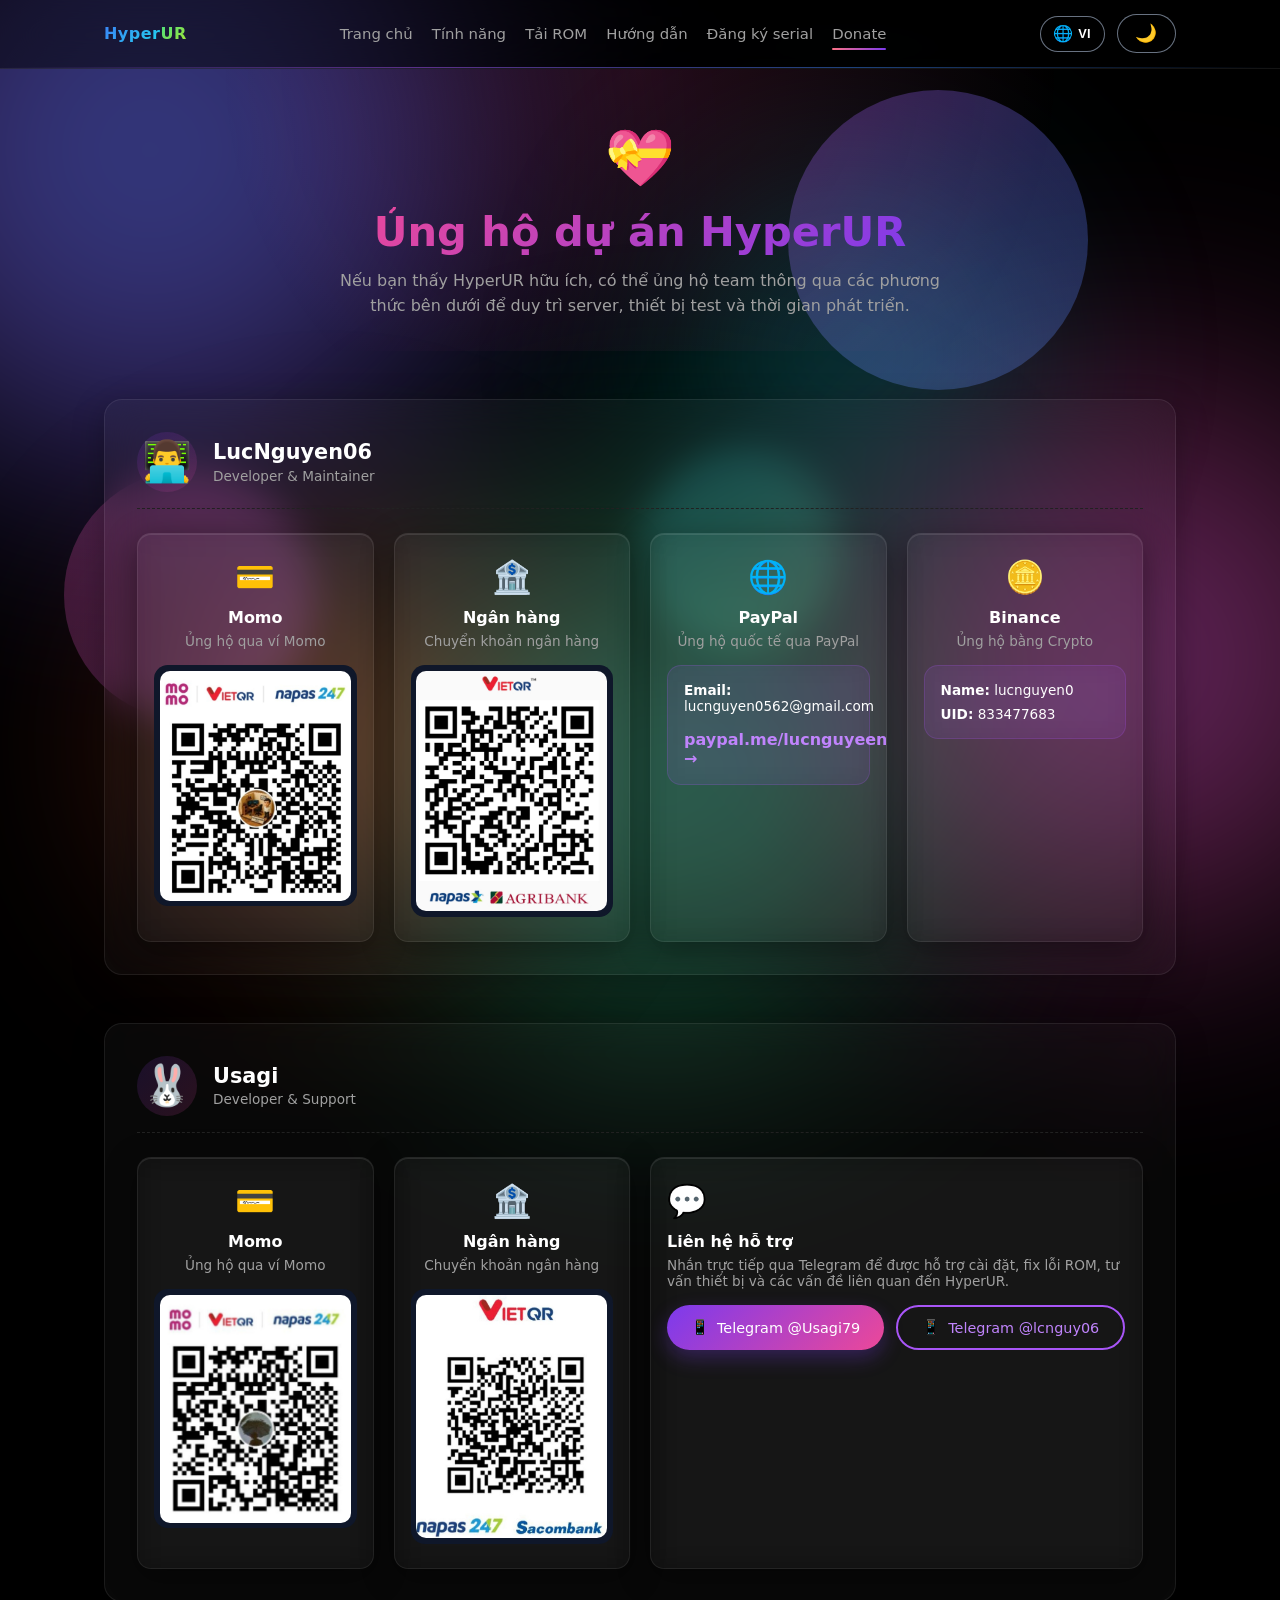
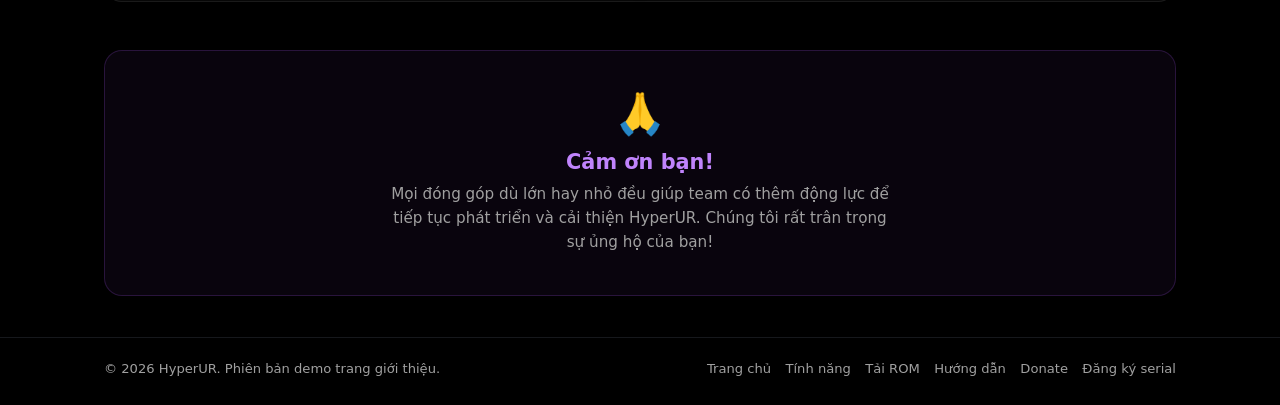
==== donate.html @ f6f4c94f "rio" ====
<!DOCTYPE html>
<html lang="vi">
  <head>
    <meta charset="UTF-8" />
    <meta name="viewport" content="width=device-width, initial-scale=1.0" />
    <title>Ủng hộ HyperUR - Donate</title>
    <meta
      name="description"
      content="Ủng hộ dự án HyperUR để duy trì server, thiết bị test và phát triển tính năng mới."
    />
    <link rel="stylesheet" href="styles.css" />
  </head>
  <body>
    <!-- Blur Background -->
    <div class="blur-bg blur-bg-1"></div>
    <div class="blur-bg blur-bg-2"></div>
    <div class="blur-bg blur-bg-3"></div>
    <div class="blur-bg blur-bg-4"></div>
    <div class="blur-bg blur-bg-5"></div>

    <!-- Gradient Orbs -->
    <div class="gradient-orb gradient-orb-1"></div>
    <div class="gradient-orb gradient-orb-2"></div>
    <div class="gradient-orb gradient-orb-3"></div>

    <!-- Header / Navbar -->
    <header class="header">
      <div class="container header-inner">
        <a href="index.html" class="logo">
          <span class="logo-text"><span class="logo-hyper">Hyper</span><span class="logo-ur">UR</span></span>
        </a>

        <nav class="nav">
          <a href="index.html" class="nav-link" data-i18n="nav.home">Trang chủ</a>
          <a href="features.html" class="nav-link" data-i18n="nav.features">Tính năng</a>
          <a href="downloads.html" class="nav-link" data-i18n="nav.download">Tải ROM</a>
          <a href="guide.html" class="nav-link" data-i18n="nav.guide">Hướng dẫn</a>
          <a href="serial.html" class="nav-link" data-i18n="nav.serial">Đăng ký serial</a>
          <a href="donate.html" class="nav-link active" data-i18n="nav.donate">Donate</a>
        </nav>

        <div class="nav-actions">
          <button class="btn btn-outline btn-lang" id="btn-lang-toggle" title="Switch Language">
            <span class="lang-icon">🌐</span>
            <span class="lang-text">VI</span>
          </button>
          <button class="btn btn-outline" id="btn-theme-toggle">
            <span class="theme-icon">🌙</span>
          </button>
        </div>
      </div>
    </header>

    <main>
    <!-- Donate Hero -->
    <section class="donate-hero">
      <div class="container">
        <div class="donate-hero-content">
          <span class="donate-hero-icon">💝</span>
          <h1 data-i18n="donate.hero.title">Ủng hộ dự án HyperUR</h1>
          <p class="donate-hero-subtitle" data-i18n="donate.hero.subtitle">
            Nếu bạn thấy HyperUR hữu ích, có thể ủng hộ team thông qua các phương thức
            bên dưới để duy trì server, thiết bị test và thời gian phát triển.
          </p>
        </div>
      </div>
    </section>

    <!-- Donate Section -->
    <section class="section">
      <div class="container">
        <!-- LucNguyen06 -->
        <div class="donate-section-block">
          <div class="donate-section-header">
            <span class="donate-avatar">👨‍💻</span>
            <div>
              <h2 class="donate-section-title" data-i18n="donate.section.luc.title">LucNguyen06</h2>
              <p class="donate-section-role" data-i18n="donate.section.luc.role">Developer & Maintainer</p>
            </div>
          </div>
          
          <div class="donate-methods-grid">
            <div class="card donate-method-card">
              <div class="donate-method-icon">💳</div>
              <h3 data-i18n="donate.method.momo">Momo</h3>
              <p data-i18n="donate.method.momo.desc">Ủng hộ qua ví Momo</p>
              <div class="qr-wrapper">
                <img src="QR_lucnguyen06/qr_momo.jpg" alt="QR Momo LucNguyen06" />
              </div>
            </div>
            
            <div class="card donate-method-card">
              <div class="donate-method-icon">🏦</div>
              <h3 data-i18n="donate.method.bank">Ngân hàng</h3>
              <p data-i18n="donate.method.bank.desc">Chuyển khoản ngân hàng</p>
              <div class="qr-wrapper">
                <img src="QR_lucnguyen06/qr_ngan_hang.jpg" alt="QR ngân hàng LucNguyen06" />
              </div>
            </div>
            
            <div class="card donate-method-card">
              <div class="donate-method-icon">🌐</div>
              <h3 data-i18n="donate.method.paypal">PayPal</h3>
              <p data-i18n="donate.method.paypal.desc">Ủng hộ quốc tế qua PayPal</p>
              <div class="donate-info-box">
                <p><strong>Email:</strong> lucnguyen0562@gmail.com</p>
                <a href="https://paypal.me/lucnguyeen" target="_blank" rel="noopener noreferrer" class="btn-donate-link">
                  paypal.me/lucnguyeen →
                </a>
              </div>
            </div>
            
            <div class="card donate-method-card">
              <div class="donate-method-icon">🪙</div>
              <h3 data-i18n="donate.method.crypto">Binance</h3>
              <p data-i18n="donate.method.crypto.desc">Ủng hộ bằng Crypto</p>
              <div class="donate-info-box">
                <p><strong>Name:</strong> lucnguyen0</p>
                <p><strong>UID:</strong> 833477683</p>
              </div>
            </div>
          </div>
        </div>

        <!-- Usagi -->
        <div class="donate-section-block">
          <div class="donate-section-header">
            <span class="donate-avatar">🐰</span>
            <div>
              <h2 class="donate-section-title" data-i18n="donate.section.usagi.title">Usagi</h2>
              <p class="donate-section-role" data-i18n="donate.section.usagi.role">Developer & Support</p>
            </div>
          </div>
          
          <div class="donate-methods-grid">
            <div class="card donate-method-card">
              <div class="donate-method-icon">💳</div>
              <h3 data-i18n="donate.method.momo">Momo</h3>
              <p data-i18n="donate.method.momo.desc">Ủng hộ qua ví Momo</p>
              <div class="qr-wrapper">
                <img src="QR_usagi/qr_momo.jpg" alt="QR Momo Usagi" />
              </div>
            </div>
            
            <div class="card donate-method-card">
              <div class="donate-method-icon">🏦</div>
              <h3 data-i18n="donate.method.bank">Ngân hàng</h3>
              <p data-i18n="donate.method.bank.desc">Chuyển khoản ngân hàng</p>
              <div class="qr-wrapper">
                <img src="QR_usagi/qr_nganhang.jpg" alt="QR ngân hàng Usagi" />
              </div>
            </div>
            
            <div class="card donate-method-card donate-method-card-wide">
              <div class="donate-method-icon">💬</div>
              <h3 data-i18n="donate.method.telegram">Liên hệ hỗ trợ</h3>
              <p data-i18n="donate.method.telegram.desc">
                Nhắn trực tiếp qua Telegram để được hỗ trợ cài đặt, fix lỗi ROM, 
                tư vấn thiết bị và các vấn đề liên quan đến HyperUR.
              </p>
              <div class="donate-contact-buttons">
                <a class="btn-contact-large" href="https://t.me/Usagi79" target="_blank" rel="noopener noreferrer">
                  <span>📱</span> Telegram @Usagi79
                </a>
                <a class="btn-contact-large btn-contact-large-secondary" href="https://t.me/lcnguy06" target="_blank" rel="noopener noreferrer">
                  <span>📱</span> Telegram @lcnguy06
                </a>
              </div>
            </div>
          </div>
        </div>

        <!-- Thank you message -->
        <div class="donate-thanks">
          <div class="donate-thanks-icon">🙏</div>
          <h3 data-i18n="donate.thanks.title">Cảm ơn bạn!</h3>
          <p data-i18n="donate.thanks.desc">
            Mọi đóng góp dù lớn hay nhỏ đều giúp team có thêm động lực để tiếp tục 
            phát triển và cải thiện HyperUR. Chúng tôi rất trân trọng sự ủng hộ của bạn!
          </p>
        </div>
      </div>
    </section>

    <!-- Footer -->
    </main>
    <footer class="footer">
      <div class="container footer-inner">
        <p>© <span id="year"></span> <span data-i18n="footer.copyright">HyperUR. Phiên bản demo trang giới thiệu.</span></p>
        <div class="footer-links">
          <a href="index.html" data-i18n="nav.home">Trang chủ</a>
          <a href="features.html" data-i18n="nav.features">Tính năng</a>
          <a href="downloads.html" data-i18n="nav.download">Tải ROM</a>
          <a href="guide.html" data-i18n="nav.guide">Hướng dẫn</a>
          <a href="donate.html" data-i18n="nav.donate">Donate</a>
          <a href="serial.html" data-i18n="nav.serial">Đăng ký serial</a>
        </div>
      </div>
    </footer>

    <script src="i18n.js"></script>
    <script src="donate.js"></script>
  </body>
</html>
---- styles.css ----
:root {
  --bg: #000000;
  --bg-alt: #0a0a0a;
  --bg-soft: #111111;
  --text: #ffffff;
  --text-soft: #a0a0a0;
  --primary: #a855f7;
  --primary-soft: rgba(168, 85, 247, 0.15);
  --primary-strong: #c084fc;
  --border-subtle: #222222;
  --shadow-soft: 0 18px 45px rgba(0, 0, 0, 0.8);
  --shadow-subtle: 0 12px 30px rgba(0, 0, 0, 0.6);
  --transition-fast: 0.18s ease-out;
  --accent-blue: #3b82f6;
  --accent-cyan: #22d3ee;
  --accent-green: #4ade80;
  --accent-lime: #a3e635;
  --radius-lg: 18px;
  --radius-md: 14px;
}

body.light-mode {
  --bg: #ffffff;
  --bg-alt: #fafafa;
  --bg-soft: #f5f5f5;
  --text: #000000;
  --text-soft: #666666;
  --primary: #7c3aed;
  --primary-soft: rgba(124, 58, 237, 0.1);
  --primary-strong: #5b21b6;
  --border-subtle: #e5e5e5;
  --shadow-soft: 0 18px 45px rgba(0, 0, 0, 0.1);
  --shadow-subtle: 0 12px 30px rgba(0, 0, 0, 0.08);
}

*,
*::before,
*::after {
  box-sizing: border-box;
}

body {
  margin: 0;
  min-height: 100vh;
  font-family: system-ui, -apple-system, BlinkMacSystemFont, 'SF Pro Text',
    'Segoe UI', sans-serif;
  background: var(--bg);
  color: var(--text);
  -webkit-font-smoothing: antialiased;
  transition: background-color 0.3s ease, color 0.3s ease;
  display: flex;
  flex-direction: column;
}

body.light-mode {
  background: var(--bg);
}

main {
  flex: 1;
}

/* ========== SUPER EFFECTS ========== */
.blur-bg {
  position: fixed;
  pointer-events: none;
  z-index: -1;
}

.blur-bg-1 {
  width: 700px;
  height: 700px;
  background: radial-gradient(circle, #3b82f6 0%, #8b5cf6 50%, transparent 70%);
  filter: blur(120px);
  opacity: 0.5;
  top: -200px;
  left: -200px;
  border-radius: 50%;
  animation: float1 20s ease-in-out infinite;
  box-shadow:
    0 0 100px rgba(59, 130, 246, 0.5),
    0 0 200px rgba(139, 92, 246, 0.3);
}

.blur-bg-2 {
  width: 600px;
  height: 600px;
  background: radial-gradient(circle, #a855f7 0%, #ec4899 50%, transparent 70%);
  filter: blur(120px);
  opacity: 0.45;
  top: 40%;
  right: -150px;
  border-radius: 50%;
  animation: float2 25s ease-in-out infinite;
  box-shadow:
    0 0 100px rgba(168, 85, 247, 0.5),
    0 0 200px rgba(236, 72, 153, 0.3);
}

.blur-bg-3 {
  width: 550px;
  height: 550px;
  background: radial-gradient(circle, #22d3ee 0%, #4ade80 50%, transparent 70%);
  filter: blur(120px);
  opacity: 0.4;
  bottom: -150px;
  left: 30%;
  border-radius: 50%;
  animation: float3 22s ease-in-out infinite;
  box-shadow:
    0 0 100px rgba(34, 211, 238, 0.4),
    0 0 200px rgba(74, 222, 128, 0.3);
}

.blur-bg-4 {
  width: 400px;
  height: 400px;
  background: radial-gradient(circle, #f59e0b 0%, #ef4444 50%, transparent 70%);
  filter: blur(100px);
  opacity: 0.35;
  top: 60%;
  left: 10%;
  border-radius: 50%;
  animation: float4 18s ease-in-out infinite;
  box-shadow:
    0 0 80px rgba(245, 158, 11, 0.4),
    0 0 160px rgba(239, 68, 68, 0.3);
}

.blur-bg-5 {
  width: 350px;
  height: 350px;
  background: radial-gradient(circle, #10b981 0%, #06b6d4 50%, transparent 70%);
  filter: blur(100px);
  opacity: 0.3;
  top: 20%;
  right: 20%;
  border-radius: 50%;
  animation: float5 24s ease-in-out infinite;
  box-shadow:
    0 0 80px rgba(16, 185, 129, 0.4),
    0 0 160px rgba(6, 182, 212, 0.3);
}

/* Floating Animations */
@keyframes float1 {
  0%, 100% {
    transform: translate(0, 0) scale(1);
  }
  25% {
    transform: translate(100px, 50px) scale(1.1);
  }
  50% {
    transform: translate(50px, 100px) scale(0.95);
  }
  75% {
    transform: translate(-50px, 50px) scale(1.05);
  }
}

@keyframes float2 {
  0%, 100% {
    transform: translate(0, 0) scale(1);
  }
  33% {
    transform: translate(-80px, -60px) scale(1.15);
  }
  66% {
    transform: translate(60px, -40px) scale(0.9);
  }
}

@keyframes float3 {
  0%, 100% {
    transform: translate(0, 0) scale(1);
  }
  20% {
    transform: translate(80px, -80px) scale(1.1);
  }
  40% {
    transform: translate(-60px, -40px) scale(0.95);
  }
  60% {
    transform: translate(40px, 60px) scale(1.05);
  }
  80% {
    transform: translate(-40px, 40px) scale(1);
  }
}

@keyframes float4 {
  0%, 100% {
    transform: translate(0, 0) rotate(0deg) scale(1);
  }
  50% {
    transform: translate(50px, -80px) rotate(180deg) scale(1.2);
  }
}

@keyframes float5 {
  0%, 100% {
    transform: translate(0, 0) scale(1);
  }
  30% {
    transform: translate(-70px, 50px) scale(1.1);
  }
  60% {
    transform: translate(40px, -30px) scale(0.9);
  }
}

/* Pulse Glow Effect */
@keyframes pulseGlow {
  0%, 100% {
    opacity: 0.5;
    filter: blur(120px);
  }
  50% {
    opacity: 0.7;
    filter: blur(100px);
  }
}

.blur-bg-1 { animation: float1 20s ease-in-out infinite, pulseGlow 8s ease-in-out infinite; }
.blur-bg-2 { animation: float2 25s ease-in-out infinite, pulseGlow 10s ease-in-out infinite 2s; }
.blur-bg-3 { animation: float3 22s ease-in-out infinite, pulseGlow 12s ease-in-out infinite 4s; }
.blur-bg-4 { animation: float4 18s ease-in-out infinite, pulseGlow 9s ease-in-out infinite 1s; }
.blur-bg-5 { animation: float5 24s ease-in-out infinite, pulseGlow 11s ease-in-out infinite 3s; }

/* Light mode - softer effects */
body.light-mode .blur-bg-1,
body.light-mode .blur-bg-2,
body.light-mode .blur-bg-3,
body.light-mode .blur-bg-4,
body.light-mode .blur-bg-5 {
  opacity: 0.2;
  filter: blur(80px);
}

/* Stars / Particles Background */
.stars-container {
  position: fixed;
  top: 0;
  left: 0;
  width: 100%;
  height: 100%;
  pointer-events: none;
  z-index: -2;
  overflow: hidden;
}

.star {
  position: absolute;
  width: 2px;
  height: 2px;
  background: white;
  border-radius: 50%;
  animation: twinkle 3s ease-in-out infinite;
}

@keyframes twinkle {
  0%, 100% {
    opacity: 0.2;
    transform: scale(1);
  }
  50% {
    opacity: 1;
    transform: scale(1.5);
  }
}

/* Gradient Orbs for extra depth */
.gradient-orb {
  position: fixed;
  border-radius: 50%;
  pointer-events: none;
  z-index: -1;
  mix-blend-mode: screen;
}

.gradient-orb-1 {
  width: 300px;
  height: 300px;
  background: linear-gradient(135deg, rgba(168, 85, 247, 0.3), rgba(59, 130, 246, 0.3));
  top: 10%;
  right: 15%;
  animation: orbFloat1 15s ease-in-out infinite;
}

.gradient-orb-2 {
  width: 250px;
  height: 250px;
  background: linear-gradient(135deg, rgba(236, 72, 153, 0.25), rgba(168, 85, 247, 0.25));
  bottom: 20%;
  left: 5%;
  animation: orbFloat2 18s ease-in-out infinite;
}

.gradient-orb-3 {
  width: 200px;
  height: 200px;
  background: linear-gradient(135deg, rgba(34, 211, 238, 0.2), rgba(74, 222, 128, 0.2));
  top: 50%;
  left: 50%;
  animation: orbFloat3 20s ease-in-out infinite;
}

@keyframes orbFloat1 {
  0%, 100% { transform: translate(0, 0) rotate(0deg); }
  50% { transform: translate(-50px, 30px) rotate(180deg); }
}

@keyframes orbFloat2 {
  0%, 100% { transform: translate(0, 0) rotate(0deg); }
  50% { transform: translate(40px, -40px) rotate(-180deg); }
}

@keyframes orbFloat3 {
  0%, 100% { transform: translate(0, 0) scale(1); }
  50% { transform: translate(-30px, 50px) scale(1.2); }
}

body.light-mode .gradient-orb {
  display: none;
}

/* Neon Glow Effects for Cards */
.glow-effect {
  position: relative;
}

.glow-effect::before {
  content: '';
  position: absolute;
  top: -2px;
  left: -2px;
  right: -2px;
  bottom: -2px;
  background: linear-gradient(45deg,
    rgba(168, 85, 247, 0.5),
    rgba(59, 130, 246, 0.5),
    rgba(236, 72, 153, 0.5),
    rgba(168, 85, 247, 0.5));
  background-size: 400% 400%;
  border-radius: inherit;
  z-index: -1;
  filter: blur(10px);
  opacity: 0;
  transition: opacity 0.3s ease;
  animation: gradientShift 8s ease infinite;
}

@keyframes gradientShift {
  0% { background-position: 0% 50%; }
  50% { background-position: 100% 50%; }
  100% { background-position: 0% 50%; }
}

a {
  color: inherit;
  text-decoration: none;
}

p {
  margin: 0;
}

.container {
  max-width: 1120px;
  margin: 0 auto;
  padding: 0 1.5rem;
}

/* Header */
.header {
  position: sticky;
  top: 0;
  z-index: 1000;
  backdrop-filter: blur(24px);
  -webkit-backdrop-filter: blur(24px);
  background: rgba(0, 0, 0, 0.5);
  border-bottom: 1px solid rgba(255, 255, 255, 0.08);
  transition: all 0.3s ease;
}

.header::after {
  content: '';
  position: absolute;
  bottom: 0;
  left: 0;
  width: 100%;
  height: 1px;
  background: linear-gradient(90deg,
    transparent,
    rgba(168, 85, 247, 0.5),
    rgba(59, 130, 246, 0.5),
    transparent);
  animation: headerGlow 3s ease-in-out infinite;
}

@keyframes headerGlow {
  0%, 100% { opacity: 0.3; }
  50% { opacity: 0.8; }
}

body.light-mode .header {
  background: rgba(255, 255, 255, 0.85);
  border-bottom: 1px solid rgba(0, 0, 0, 0.08);
}

body.light-mode .header::after {
  display: none;
}

.header-inner {
  display: flex;
  align-items: center;
  justify-content: space-between;
  padding: 0.9rem 1.5rem;
}

.logo {
  display: flex;
  align-items: center;
  gap: 0.6rem;
  font-weight: 700;
  letter-spacing: 0.03em;
  color: var(--primary-strong);
}

.logo-icon {
  width: 32px;
  height: 32px;
  border-radius: 999px;
  background: radial-gradient(circle at 30% 0, #f97316, #fb7185 35%, #7c3aed 75%);
  display: grid;
  place-items: center;
  font-size: 0.9rem;
  color: #f9fafb;
  box-shadow: 0 12px 25px rgba(124, 58, 237, 0.6);
}

.logo-text .logo-hyper {
  background: linear-gradient(135deg, var(--accent-blue), var(--accent-cyan));
  -webkit-background-clip: text;
  -webkit-text-fill-color: transparent;
  background-clip: text;
}

.logo-text .logo-ur {
  background: linear-gradient(135deg, var(--accent-green), var(--accent-lime));
  -webkit-background-clip: text;
  -webkit-text-fill-color: transparent;
  background-clip: text;
}

.nav {
  display: flex;
  align-items: center;
  gap: 1.2rem;
  font-size: 0.93rem;
  color: var(--text-soft);
}

.nav-link {
  position: relative;
  padding: 0.2rem 0;
  transition: color var(--transition-fast);
}

.nav-link::after {
  content: '';
  position: absolute;
  left: 0;
  bottom: -0.25rem;
  width: 0;
  height: 2px;
  border-radius: 999px;
  background: linear-gradient(to right, #fb7185, #7c3aed);
  transition: width var(--transition-fast);
}

.nav-link:hover {
  color: var(--primary-strong);
}

.nav-link:hover::after,
.nav-link.active::after {
  width: 100%;
}

.nav-actions {
  display: flex;
  align-items: center;
  gap: 0.75rem;
}

.btn {
  display: inline-flex;
  align-items: center;
  justify-content: center;
  border-radius: 999px;
  border: 1px solid transparent;
  font-size: 0.9rem;
  padding: 0.5rem 1.1rem;
  cursor: pointer;
  background: transparent;
  color: var(--text);
  transition: transform var(--transition-fast), box-shadow var(--transition-fast),
    background var(--transition-fast), border-color var(--transition-fast),
    color var(--transition-fast);
}

.btn-primary {
  background: linear-gradient(135deg, #7c3aed, #ec4899);
  color: #f9fafb;
  box-shadow: 0 14px 30px rgba(236, 72, 153, 0.35);
}

.btn-primary:hover {
  transform: translateY(-1px);
  box-shadow: 0 18px 40px rgba(124, 58, 237, 0.6);
}

@keyframes slide-down {
  0% {
    opacity: 0;
    transform: translateY(-20px);
  }
  100% {
    opacity: 1;
    transform: translateY(0);
  }
}

.btn-primary.btn-lg,
.btn-primary.btn-full {
  animation: slide-down 0.6s ease-out;
}

.btn-primary.btn-lg:hover,
.btn-primary.btn-full:hover {
  transform: translateY(2px);
  box-shadow: 0 20px 45px rgba(124, 58, 237, 0.7);
}

.btn-outline {
  border-color: rgba(148, 163, 184, 0.7);
  background: rgba(15, 23, 42, 0.02);
}

body.dark-mode .btn-outline {
  border-color: rgba(148, 163, 184, 0.5);
  background: rgba(15, 23, 42, 0.7);
  color: #e5e7eb;
}

.btn-outline:hover {
  background: rgba(148, 163, 184, 0.1);
}

.btn-ghost {
  background: transparent;
  border-color: transparent;
  color: var(--text-soft);
}

.btn-ghost:hover {
  background: rgba(148, 163, 184, 0.16);
}

.btn-lg {
  padding: 0.65rem 1.4rem;
  font-size: 0.95rem;
}

.btn-full {
  width: 100%;
  margin-top: 0.75rem;
}

.theme-icon {
  font-size: 1.1rem;
}

/* Language Toggle Button */
.btn-lang {
  display: inline-flex;
  align-items: center;
  gap: 0.3rem;
  padding: 0.45rem 0.8rem;
}

.lang-icon {
  font-size: 1rem;
}

.lang-text {
  font-size: 0.8rem;
  font-weight: 600;
  letter-spacing: 0.03em;
}

/* Hero */
.hero {
  padding: 4.5rem 0 3rem;
}

.hero-inner {
  display: grid;
  grid-template-columns: minmax(0, 1.4fr) minmax(0, 1fr);
  gap: 2.75rem;
  align-items: center;
}

.badge {
  display: inline-flex;
  align-items: center;
  gap: 0.4rem;
  padding: 0.18rem 0.55rem;
  font-size: 0.75rem;
  border-radius: 999px;
  background: rgba(251, 113, 133, 0.09);
  color: #9f1239;
  border: 1px solid rgba(248, 113, 113, 0.35);
}

body.dark-mode .badge {
  background: rgba(248, 113, 113, 0.14);
  color: #fecaca;
  border-color: rgba(248, 113, 113, 0.5);
}

.badge-dot {
  width: 8px;
  height: 8px;
  border-radius: 999px;
  background: radial-gradient(circle at 30% 30%, #fb923c, #f97316);
  box-shadow: 0 0 0 6px rgba(248, 187, 89, 0.35);
}

@import url('https://fonts.googleapis.com/css2?family=Orbitron:wght@900&display=swap');

.hero h1 {
    font-family: 'Orbitron', sans-serif;
    font-size: 4rem;
    font-weight: 900;
    margin-bottom: 1rem;
    position: relative;
}

.hero h1 .hyper {
    background: linear-gradient(135deg, var(--accent-blue), var(--accent-cyan));
    -webkit-background-clip: text;
    -webkit-text-fill-color: transparent;
    background-clip: text;
}

.hero h1 .mods {
    background: linear-gradient(135deg, var(--accent-green), var(--accent-lime));
    -webkit-background-clip: text;
    -webkit-text-fill-color: transparent;
    background-clip: text;
}

.hero-subtitle {
  font-size: 0.98rem;
  color: var(--text-soft);
  max-width: 32rem;
}

.hero-actions {
  display: flex;
  flex-wrap: wrap;
  align-items: center;
  gap: 0.9rem;
  margin: 1.6rem 0 1.1rem;
}

.hero-list {
  list-style: none;
  padding: 0;
  margin: 0;
  display: flex;
  flex-direction: column;
  gap: 0.25rem;
  font-size: 0.9rem;
  color: var(--text-soft);
}

.hero-card {
  border-radius: 26px;
  background: rgba(255, 255, 255, 0.03);
  backdrop-filter: blur(24px);
  -webkit-backdrop-filter: blur(24px);
  box-shadow:
    0 25px 60px rgba(0, 0, 0, 0.5),
    0 0 80px rgba(168, 85, 247, 0.15);
  overflow: hidden;
  border: 1px solid rgba(255, 255, 255, 0.08);
  position: relative;
}

.hero-card::before {
  content: '';
  position: absolute;
  top: -50%;
  left: -50%;
  width: 200%;
  height: 200%;
  background: conic-gradient(
    from 0deg,
    transparent,
    rgba(168, 85, 247, 0.1),
    rgba(59, 130, 246, 0.1),
    transparent
  );
  animation: rotate 15s linear infinite;
}

@keyframes rotate {
  100% {
    transform: rotate(360deg);
  }
}

.hero-card > * {
  position: relative;
  z-index: 1;
}

body.light-mode .hero-card {
  background: rgba(255, 255, 255, 0.8);
  border-color: rgba(0, 0, 0, 0.08);
  box-shadow:
    0 25px 60px rgba(0, 0, 0, 0.1),
    0 0 40px rgba(124, 58, 237, 0.08);
}

body.light-mode .hero-card::before {
  display: none;
}

.hero-card-header {
  display: flex;
  align-items: center;
  gap: 0.35rem;
  padding: 0.6rem 0.9rem;
  background: linear-gradient(to right, rgba(15, 23, 42, 0.06), transparent);
}

.hero-card-header .dot {
  width: 9px;
  height: 9px;
  border-radius: 999px;
}

.hero-card-header .dot.red {
  background: #f97373;
}

.hero-card-header .dot.yellow {
  background: #facc15;
}

.hero-card-header .dot.green {
  background: #4ade80;
}

.hero-card-body {
  padding: 1.4rem 1.4rem 1.55rem;
}

.hero-card-body h2 {
  font-size: 1.1rem;
  margin: 0 0 0.35rem;
}

.version-name {
  font-size: 0.92rem;
  color: var(--primary-strong);
  font-weight: 600;
  margin-bottom: 0.8rem;
}

.version-list {
  list-style: none;
  padding: 0;
  margin: 0;
  font-size: 0.86rem;
  color: var(--text-soft);
  display: flex;
  flex-direction: column;
  gap: 0.25rem;
}

.version-note {
  margin-top: 0.5rem;
  font-size: 0.8rem;
  color: var(--text-soft);
}

/* Home Features Section */
.home-features {
  background: radial-gradient(circle at center, rgba(124, 58, 237, 0.06), transparent 70%);
}

body.dark-mode .home-features {
  background: radial-gradient(circle at center, rgba(124, 58, 237, 0.12), transparent 70%);
}

.home-features-grid {
  display: grid;
  grid-template-columns: repeat(5, 1fr);
  gap: 1.25rem;
  margin-bottom: 2rem;
}

.home-feature-card {
  text-align: center;
  padding: 1.75rem 1.25rem;
  background: rgba(255, 255, 255, 0.03);
  backdrop-filter: blur(20px);
  -webkit-backdrop-filter: blur(20px);
  border: 1px solid rgba(255, 255, 255, 0.08);
  border-radius: var(--radius-lg);
  transition: all 0.4s cubic-bezier(0.4, 0, 0.2, 1);
  position: relative;
  overflow: hidden;
}

.home-feature-card::before {
  content: '';
  position: absolute;
  top: 0;
  left: 0;
  right: 0;
  height: 2px;
  background: linear-gradient(90deg,
    var(--accent-blue),
    var(--accent-cyan),
    var(--accent-green));
  opacity: 0;
  transition: opacity 0.3s ease;
}

.home-feature-card:hover::before {
  opacity: 1;
}

.home-feature-card:hover {
  transform: translateY(-12px) scale(1.05);
  border-color: rgba(168, 85, 247, 0.4);
  box-shadow:
    0 25px 60px rgba(168, 85, 247, 0.35),
    0 0 60px rgba(168, 85, 247, 0.2);
}

body.light-mode .home-feature-card {
  background: rgba(255, 255, 255, 0.6);
  border-color: rgba(0, 0, 0, 0.08);
}

body.light-mode .home-feature-card:hover {
  border-color: rgba(124, 58, 237, 0.3);
  box-shadow:
    0 25px 60px rgba(124, 58, 237, 0.2),
    0 0 40px rgba(124, 58, 237, 0.15);
}

.home-feature-icon {
  font-size: 2.5rem;
  margin-bottom: 1rem;
  display: block;
}

.home-feature-card h3 {
  margin: 0 0 0.6rem;
  font-size: 1rem;
  color: var(--text);
}

.home-feature-card p {
  margin: 0;
  font-size: 0.85rem;
  color: var(--text-soft);
  line-height: 1.5;
}

.home-features-cta {
  text-align: center;
}

.home-features-cta .btn {
  border-color: var(--primary);
  color: var(--primary-strong);
}

.home-features-cta .btn:hover {
  background: var(--primary-soft);
}

@media (max-width: 1100px) {
  .home-features-grid {
    grid-template-columns: repeat(3, 1fr);
  }
}

@media (max-width: 768px) {
  .home-features-grid {
    grid-template-columns: repeat(2, 1fr);
  }
}

@media (max-width: 480px) {
  .home-features-grid {
    grid-template-columns: 1fr;
  }

  .home-feature-card {
    padding: 1.5rem 1rem;
  }
}

/* ========== ROM Gallery ========== */
.rom-gallery {
  padding: 4rem 0;
  background: rgba(168, 85, 247, 0.03);
}

body.light-mode .rom-gallery {
  background: rgba(124, 58, 237, 0.03);
}

.gallery-tabs {
  display: flex;
  justify-content: center;
  gap: 1rem;
  margin-bottom: 2rem;
}

.gallery-tab {
  display: flex;
  align-items: center;
  gap: 0.5rem;
  padding: 0.8rem 1.8rem;
  background: rgba(255, 255, 255, 0.05);
  backdrop-filter: blur(12px);
  -webkit-backdrop-filter: blur(12px);
  border: 1px solid rgba(255, 255, 255, 0.1);
  border-radius: var(--radius-lg);
  font-size: 1rem;
  font-weight: 600;
  color: var(--text-soft);
  cursor: pointer;
  transition: all 0.3s ease;
}

.gallery-tab:hover {
  border-color: rgba(168, 85, 247, 0.4);
  color: var(--text);
  background: rgba(168, 85, 247, 0.1);
}

.gallery-tab.active {
  background: linear-gradient(135deg, #a855f7, #ec4899);
  border-color: transparent;
  color: white;
  box-shadow: 0 8px 30px rgba(168, 85, 247, 0.4);
}

body.light-mode .gallery-tab {
  background: rgba(255, 255, 255, 0.7);
  border-color: rgba(0, 0, 0, 0.1);
}

.gallery-tab-icon {
  font-size: 1.2rem;
}

.gallery-container {
  position: relative;
  display: flex;
  align-items: center;
  gap: 1rem;
  max-width: 100%;
  overflow: hidden;
}

.gallery-wrapper {
  flex: 1;
  overflow: hidden;
  border-radius: var(--radius-lg);
}

.gallery-track {
  display: flex;
  gap: 1rem;
  transition: transform 0.5s cubic-bezier(0.25, 0.46, 0.45, 0.94);
}

.gallery-item {
  flex: 0 0 calc(25% - 0.75rem);
  min-width: calc(25% - 0.75rem);
  aspect-ratio: 9/19.5;
  border-radius: var(--radius-md);
  overflow: hidden;
  cursor: pointer;
  position: relative;
  background: var(--bg-soft);
  box-shadow: var(--shadow-subtle);
  transition: all var(--transition-fast);
}

.gallery-item:hover {
  transform: translateY(-6px) scale(1.02);
  box-shadow: 0 20px 40px rgba(124, 58, 237, 0.25);
}

.gallery-item::after {
  content: '🔍';
  position: absolute;
  top: 50%;
  left: 50%;
  transform: translate(-50%, -50%) scale(0);
  font-size: 2.5rem;
  opacity: 0;
  transition: all 0.25s ease;
  filter: drop-shadow(0 2px 8px rgba(0,0,0,0.3));
}

.gallery-item:hover::after {
  transform: translate(-50%, -50%) scale(1);
  opacity: 1;
}

.gallery-item img {
  width: 100%;
  height: 100%;
  object-fit: cover;
  transition: transform 0.4s ease;
}

.gallery-item:hover img {
  transform: scale(1.05);
  filter: brightness(0.85);
}

.gallery-nav {
  flex-shrink: 0;
  width: 48px;
  height: 48px;
  border-radius: 50%;
  border: 2px solid var(--border-subtle);
  background: var(--bg-alt);
  color: var(--text);
  font-size: 1.5rem;
  cursor: pointer;
  display: flex;
  align-items: center;
  justify-content: center;
  transition: all var(--transition-fast);
  z-index: 10;
}

.gallery-nav:hover {
  background: var(--primary);
  border-color: var(--primary);
  color: white;
  box-shadow: 0 4px 15px rgba(124, 58, 237, 0.4);
}

.gallery-nav:disabled {
  opacity: 0.4;
  cursor: not-allowed;
}

.gallery-dots {
  display: flex;
  justify-content: center;
  gap: 0.5rem;
  margin-top: 1.5rem;
}

.gallery-dot {
  width: 10px;
  height: 10px;
  border-radius: 50%;
  background: var(--border-subtle);
  border: none;
  cursor: pointer;
  transition: all var(--transition-fast);
}

.gallery-dot:hover {
  background: var(--primary-soft);
  transform: scale(1.2);
}

.gallery-dot.active {
  background: var(--primary);
  width: 28px;
  border-radius: 10px;
}

/* Lightbox */
.gallery-lightbox {
  position: fixed;
  top: 0;
  left: 0;
  width: 100%;
  height: 100%;
  background: rgba(0, 0, 0, 0.95);
  backdrop-filter: blur(20px);
  z-index: 10000;
  display: flex;
  align-items: center;
  justify-content: center;
  opacity: 0;
  visibility: hidden;
  transition: all 0.35s ease;
}

.gallery-lightbox.active {
  opacity: 1;
  visibility: visible;
}

.gallery-lightbox img {
  max-height: 90vh;
  max-width: 90vw;
  object-fit: contain;
  border-radius: var(--radius-lg);
  box-shadow: 0 30px 80px rgba(0, 0, 0, 0.6);
  transform: scale(0.9);
  opacity: 0;
  transition: all 0.35s ease;
}

.gallery-lightbox.active img {
  transform: scale(1);
  opacity: 1;
}

.lightbox-close {
  position: absolute;
  top: 1.5rem;
  right: 1.5rem;
  width: 50px;
  height: 50px;
  border-radius: 50%;
  border: 2px solid rgba(255, 255, 255, 0.3);
  background: rgba(255, 255, 255, 0.1);
  color: white;
  font-size: 2rem;
  cursor: pointer;
  display: flex;
  align-items: center;
  justify-content: center;
  transition: all var(--transition-fast);
}

.lightbox-close:hover {
  background: rgba(255, 255, 255, 0.2);
  border-color: white;
  transform: rotate(90deg);
}

.lightbox-nav {
  position: absolute;
  top: 50%;
  transform: translateY(-50%);
  width: 60px;
  height: 60px;
  border-radius: 50%;
  border: 2px solid rgba(255, 255, 255, 0.3);
  background: rgba(255, 255, 255, 0.1);
  color: white;
  font-size: 2rem;
  cursor: pointer;
  display: flex;
  align-items: center;
  justify-content: center;
  transition: all var(--transition-fast);
}

.lightbox-prev {
  left: 1.5rem;
}

.lightbox-next {
  right: 1.5rem;
}

.lightbox-nav:hover {
  background: rgba(255, 255, 255, 0.2);
  border-color: white;
  transform: translateY(-50%) scale(1.1);
}

.lightbox-counter {
  position: absolute;
  bottom: 1.5rem;
  left: 50%;
  transform: translateX(-50%);
  color: rgba(255, 255, 255, 0.8);
  font-size: 0.95rem;
  font-weight: 500;
  background: rgba(0, 0, 0, 0.5);
  padding: 0.5rem 1.2rem;
  border-radius: 20px;
}

/* Gallery Responsive */
@media (max-width: 1024px) {
  .gallery-item {
    flex: 0 0 calc(33.333% - 0.67rem);
    min-width: calc(33.333% - 0.67rem);
  }
}

@media (max-width: 768px) {
  .gallery-tabs {
    gap: 0.5rem;
  }
  
  .gallery-tab {
    padding: 0.6rem 1.2rem;
    font-size: 0.9rem;
  }

  .gallery-item {
    flex: 0 0 calc(50% - 0.5rem);
    min-width: calc(50% - 0.5rem);
  }

  .gallery-nav {
    width: 40px;
    height: 40px;
    font-size: 1.2rem;
  }

  .lightbox-nav {
    width: 45px;
    height: 45px;
    font-size: 1.5rem;
  }

  .lightbox-prev {
    left: 0.5rem;
  }

  .lightbox-next {
    right: 0.5rem;
  }
}

@media (max-width: 480px) {
  .gallery-item {
    flex: 0 0 calc(50% - 0.5rem);
    min-width: calc(50% - 0.5rem);
  }

  .gallery-tab {
    padding: 0.5rem 1rem;
    font-size: 0.85rem;
  }

  .gallery-tab-icon {
    font-size: 1rem;
  }
}

/* Sections */
.section {
  padding: 3rem 0 2.6rem;
}

.section-alt {
  background: rgba(255, 255, 255, 0.02);
  border-top: 1px solid rgba(255, 255, 255, 0.05);
  border-bottom: 1px solid rgba(255, 255, 255, 0.05);
}

body.light-mode .section-alt {
  background: rgba(0, 0, 0, 0.02);
  border-color: rgba(0, 0, 0, 0.05);
}

.section-header {
  text-align: center;
  max-width: 40rem;
  margin: 0 auto 2rem;
}

.section-header h2 {
  margin: 0 0 0.5rem;
  font-size: 1.6rem;
}

.section-header p {
  font-size: 0.96rem;
  color: var(--text-soft);
}

.grid {
  display: grid;
  gap: 1.3rem;
}

.features-grid {
  grid-template-columns: repeat(4, minmax(0, 1fr));
}

.devices-grid {
  grid-template-columns: repeat(3, minmax(0, 1fr));
}

.devices-list-container {
  display: grid;
  grid-template-columns: repeat(auto-fill, minmax(400px, 1fr));
  gap: 1.3rem;
}

.card {
  border-radius: var(--radius-md);
  background: rgba(255, 255, 255, 0.03);
  backdrop-filter: blur(20px);
  -webkit-backdrop-filter: blur(20px);
  border: 1px solid rgba(255, 255, 255, 0.08);
  padding: 1.15rem 1.25rem;
  box-shadow:
    0 8px 32px rgba(0, 0, 0, 0.4),
    inset 0 1px 0 rgba(255, 255, 255, 0.1);
  transform: translateY(0);
  transition: all 0.4s cubic-bezier(0.4, 0, 0.2, 1);
  position: relative;
  overflow: hidden;
}

.card::before {
  content: '';
  position: absolute;
  top: 0;
  left: -100%;
  width: 100%;
  height: 100%;
  background: linear-gradient(
    90deg,
    transparent,
    rgba(255, 255, 255, 0.05),
    transparent
  );
  transition: left 0.6s ease;
}

.card:hover::before {
  left: 100%;
}

.card:hover {
  transform: translateY(-8px) scale(1.02);
  border-color: rgba(168, 85, 247, 0.4);
  box-shadow:
    0 20px 60px rgba(168, 85, 247, 0.3),
    0 0 40px rgba(168, 85, 247, 0.15),
    inset 0 1px 0 rgba(255, 255, 255, 0.15);
}

body.light-mode .card {
  background: rgba(255, 255, 255, 0.6);
  border-color: rgba(0, 0, 0, 0.08);
  box-shadow:
    0 8px 32px rgba(0, 0, 0, 0.08),
    inset 0 1px 0 rgba(255, 255, 255, 0.8);
}

body.light-mode .card:hover {
  border-color: rgba(124, 58, 237, 0.3);
  box-shadow:
    0 20px 60px rgba(124, 58, 237, 0.15),
    0 0 40px rgba(124, 58, 237, 0.1);
}

/* Nổi bật card tính năng khi hover trong grid features */
.features-grid .feature-card:hover {
  transform: translateY(-6px);
  box-shadow: 0 20px 40px rgba(15, 23, 42, 0.18);
  border-color: rgba(124, 58, 237, 0.7);
  background: radial-gradient(circle at top left, rgba(248, 250, 252, 0.9), transparent 55%),
    var(--bg-alt);
}

body.dark-mode .features-grid .feature-card:hover {
  box-shadow: 0 24px 55px rgba(0, 0, 0, 0.85);
  background: radial-gradient(circle at top left, rgba(30, 64, 175, 0.75), transparent 55%),
    #020617;
}

.feature-card h3,
.device-card h3,
.downloads-card h3,
.guide-card h3 {
  margin: 0 0 0.4rem;
  font-size: 1.02rem;
}

.feature-card p,
.device-card p,
.guide-card p {
  font-size: 0.9rem;
  color: var(--text-soft);
}

.feature-card ul,
.device-card ul,
.guide-list {
  margin: 0.6rem 0 0;
  padding-left: 1.1rem;
  font-size: 0.87rem;
  color: var(--text-soft);
}

.downloads-layout {
  display: grid;
  grid-template-columns: minmax(0, 1.7fr) minmax(0, 1.1fr);
  gap: 1.4rem;
  align-items: flex-start;
}

.table-wrapper {
  overflow-x: auto;
  margin-top: 0.4rem;
}

.rom-table {
  width: 100%;
  border-collapse: collapse;
  font-size: 0.86rem;
  min-width: 600px;
  background: rgba(255, 255, 255, 0.03);
  backdrop-filter: blur(12px);
  -webkit-backdrop-filter: blur(12px);
  border-radius: var(--radius-md);
  overflow: hidden;
}

.rom-table th,
.rom-table td {
  padding: 0.5rem 0.55rem;
  text-align: left;
  border-bottom: 1px solid rgba(255, 255, 255, 0.08);
}

.rom-table th {
  font-weight: 600;
  font-size: 0.78rem;
  color: var(--text-soft);
  text-transform: uppercase;
  letter-spacing: 0.04em;
  background: rgba(255, 255, 255, 0.05);
}

.rom-table tbody tr {
  transition: all 0.3s ease;
}

.rom-table tbody tr:hover {
  background: rgba(168, 85, 247, 0.15);
}

body.light-mode .rom-table {
  background: rgba(255, 255, 255, 0.5);
}

body.light-mode .rom-table th {
  background: rgba(0, 0, 0, 0.03);
}

.tag {
  display: inline-flex;
  align-items: center;
  padding: 0.08rem 0.4rem;
  border-radius: 999px;
  font-size: 0.74rem;
  font-weight: 600;
}

.tag-stable {
  background: rgba(34, 197, 94, 0.2);
  color: #4ade80;
}

.tag-beta {
  background: rgba(234, 179, 8, 0.2);
  color: #fbbf24;
}

.tag-dev {
  background: rgba(59, 130, 246, 0.2);
  color: #60a5fa;
}

body.light-mode .tag-stable {
  background: rgba(22, 163, 74, 0.15);
  color: #166534;
}

body.light-mode .tag-beta {
  background: rgba(234, 179, 8, 0.2);
  color: #854d0e;
}

body.light-mode .tag-dev {
  background: rgba(59, 130, 246, 0.15);
  color: #1d4ed8;
}

.link-download {
  color: var(--primary-strong);
  font-weight: 500;
  text-decoration: none;
  transition: color var(--transition-fast);
}

.link-download:hover {
  text-decoration: underline;
}

.text-muted {
  color: var(--text-soft);
  font-size: 0.85rem;
}

code {
  background: var(--primary-soft);
  padding: 0.15rem 0.4rem;
  border-radius: 4px;
  font-family: 'Courier New', monospace;
  font-size: 0.85em;
  color: var(--primary-strong);
}

.downloads-note {
  margin-top: 0.6rem;
  font-size: 0.78rem;
  color: var(--text-soft);
}

.guide-list {
  counter-reset: guide-counter;
  list-style: none;
}

.guide-list li {
  counter-increment: guide-counter;
  position: relative;
  padding-left: 1.5rem;
  margin-bottom: 0.4rem;
}

.guide-list li::before {
  content: counter(guide-counter);
  position: absolute;
  left: 0;
  top: 0.1rem;
  width: 1.1rem;
  height: 1.1rem;
  border-radius: 999px;
  background: var(--primary-soft);
  display: grid;
  place-items: center;
  font-size: 0.7rem;
  color: var(--primary-strong);
}

.guide-warning {
  margin-top: 0.6rem;
  font-size: 0.8rem;
  color: #ef4444;
  background: rgba(239, 68, 68, 0.1);
  padding: 0.5rem 0.75rem;
  border-radius: var(--radius-md);
  border: 1px solid rgba(239, 68, 68, 0.2);
}

body.light-mode .guide-warning {
  color: #dc2626;
  background: rgba(220, 38, 38, 0.08);
}

/* Donate */
.donate-grid {
  max-width: 860px;
  margin: 0 auto 0.2rem;
  display: grid;
  grid-template-columns: repeat(4, minmax(0, 1fr));
  gap: 1.2rem;
}

.donate-row {
  margin-bottom: 1.8rem;
}

.donate-owner {
  text-align: left;
  margin: 0 auto 0.9rem;
  max-width: 860px;
  font-size: 1rem;
}

.donate-card-wide {
  grid-column: span 2;
}

.donate-card a {
  color: var(--primary-strong);
  text-decoration: none;
  font-weight: 500;
}

.donate-card a:hover {
  text-decoration: underline;
}

.donate-card h4 {
  margin: 0 0 0.35rem;
  font-size: 0.98rem;
}

.donate-card p {
  font-size: 0.86rem;
  color: var(--text-soft);
  margin-bottom: 0.6rem;
}

.donate-contact-inline {
  margin-top: -0.25rem;
}

.donate-contact-actions {
  display: flex;
  flex-wrap: wrap;
  gap: 0.5rem;
  margin-top: 0.3rem;
}

.btn-contact {
  padding: 0.35rem 0.85rem;
  border-radius: 999px;
  border: 1px solid rgba(148, 163, 184, 0.6);
  font-size: 0.8rem;
  background: rgba(248, 250, 252, 0.9);
  color: var(--primary-strong);
  font-weight: 500;
  cursor: pointer;
  transition: background var(--transition-fast), transform var(--transition-fast),
    box-shadow var(--transition-fast), border-color var(--transition-fast);
}

.btn-contact:hover {
  background: var(--primary-soft);
  border-color: rgba(124, 58, 237, 0.8);
  box-shadow: 0 10px 22px rgba(148, 163, 184, 0.35);
  transform: translateY(-1px);
}

.btn-contact-secondary {
  background: transparent;
}

.qr-wrapper {
  border-radius: 14px;
  overflow: hidden;
  background: #0f172a;
  padding: 0.35rem;
  display: flex;
  align-items: center;
  justify-content: center;
}

.qr-wrapper img {
  display: block;
  width: 100%;
  height: auto;
  border-radius: 10px;
}

/* Donate Page Styles */
.donate-hero {
  padding: 3.5rem 0 2rem;
  background: radial-gradient(circle at top, rgba(236, 72, 153, 0.15), transparent 60%);
  text-align: center;
}

body.dark-mode .donate-hero {
  background: radial-gradient(circle at top, rgba(236, 72, 153, 0.2), transparent 60%);
}

.donate-hero-content {
  max-width: 600px;
  margin: 0 auto;
}

.donate-hero-icon {
  font-size: 3.5rem;
  display: block;
  margin-bottom: 1rem;
  animation: heartbeat 1.5s ease-in-out infinite;
}

@keyframes heartbeat {
  0%, 100% { transform: scale(1); }
  50% { transform: scale(1.1); }
}

.donate-hero h1 {
  font-size: clamp(2rem, 4vw, 2.6rem);
  margin: 0 0 0.75rem;
  background: linear-gradient(135deg, #ec4899, #7c3aed);
  -webkit-background-clip: text;
  -webkit-text-fill-color: transparent;
  background-clip: text;
}

.donate-hero-subtitle {
  font-size: 1rem;
  color: var(--text-soft);
  line-height: 1.6;
}

/* Donate Section Block */
.donate-section-block {
  margin-bottom: 3rem;
  padding: 2rem;
  background: rgba(255, 255, 255, 0.03);
  backdrop-filter: blur(20px);
  -webkit-backdrop-filter: blur(20px);
  border-radius: var(--radius-lg);
  border: 1px solid rgba(255, 255, 255, 0.08);
  box-shadow: 0 8px 32px rgba(0, 0, 0, 0.3);
  transition: all 0.3s ease;
}

.donate-section-block:hover {
  border-color: rgba(168, 85, 247, 0.2);
}

body.light-mode .donate-section-block {
  background: rgba(255, 255, 255, 0.6);
  border-color: rgba(0, 0, 0, 0.08);
}

.donate-section-header {
  display: flex;
  align-items: center;
  gap: 1rem;
  margin-bottom: 1.5rem;
  padding-bottom: 1rem;
  border-bottom: 1px dashed var(--border-subtle);
}

.donate-avatar {
  font-size: 2.5rem;
  width: 60px;
  height: 60px;
  display: flex;
  align-items: center;
  justify-content: center;
  background: linear-gradient(135deg, rgba(124, 58, 237, 0.15), rgba(236, 72, 153, 0.15));
  border-radius: 50%;
}

.donate-section-title {
  margin: 0;
  font-size: 1.3rem;
  color: var(--text);
}

.donate-section-role {
  margin: 0.2rem 0 0;
  font-size: 0.85rem;
  color: var(--text-soft);
}

/* Donate Methods Grid */
.donate-methods-grid {
  display: grid;
  grid-template-columns: repeat(4, 1fr);
  gap: 1.25rem;
}

.donate-method-card {
  text-align: center;
  padding: 1.5rem 1rem;
  background: rgba(255, 255, 255, 0.03);
  backdrop-filter: blur(16px);
  -webkit-backdrop-filter: blur(16px);
  border: 1px solid rgba(255, 255, 255, 0.08);
  border-radius: var(--radius-md);
  transition: all 0.4s ease;
}

.donate-method-card:hover {
  transform: translateY(-8px);
  border-color: rgba(168, 85, 247, 0.4);
  box-shadow:
    0 20px 50px rgba(168, 85, 247, 0.25),
    0 0 40px rgba(168, 85, 247, 0.15);
}

body.light-mode .donate-method-card {
  background: rgba(255, 255, 255, 0.6);
  border-color: rgba(0, 0, 0, 0.08);
}

.donate-method-card-wide {
  grid-column: span 2;
  text-align: left;
}

.donate-method-icon {
  font-size: 2rem;
  margin-bottom: 0.75rem;
}

.donate-method-card h3 {
  margin: 0 0 0.4rem;
  font-size: 1rem;
}

.donate-method-card p {
  font-size: 0.85rem;
  color: var(--text-soft);
  margin-bottom: 1rem;
}

.donate-info-box {
  background: rgba(168, 85, 247, 0.1);
  backdrop-filter: blur(12px);
  -webkit-backdrop-filter: blur(12px);
  border: 1px solid rgba(168, 85, 247, 0.2);
  border-radius: var(--radius-md);
  padding: 1rem;
  text-align: left;
}

body.light-mode .donate-info-box {
  background: rgba(124, 58, 237, 0.08);
}

.donate-info-box p {
  margin: 0 0 0.5rem;
  font-size: 0.85rem;
  color: var(--text);
}

.donate-info-box p:last-child {
  margin-bottom: 0;
}

.btn-donate-link {
  display: inline-block;
  margin-top: 0.5rem;
  color: var(--primary-strong);
  font-weight: 600;
  text-decoration: none;
  transition: color var(--transition-fast);
}

.btn-donate-link:hover {
  color: #ec4899;
}

/* Donate Contact Buttons */
.donate-contact-buttons {
  display: flex;
  flex-wrap: wrap;
  gap: 0.75rem;
  margin-top: 1rem;
}

.btn-contact-large {
  display: inline-flex;
  align-items: center;
  gap: 0.5rem;
  padding: 0.75rem 1.5rem;
  border-radius: 999px;
  background: linear-gradient(135deg, #7c3aed, #ec4899);
  color: #fff;
  font-size: 0.9rem;
  font-weight: 500;
  text-decoration: none;
  transition: all var(--transition-fast);
  box-shadow: 0 8px 20px rgba(124, 58, 237, 0.3);
}

.btn-contact-large:hover {
  transform: translateY(-2px);
  box-shadow: 0 12px 28px rgba(124, 58, 237, 0.45);
}

.btn-contact-large-secondary {
  background: transparent;
  border: 2px solid var(--primary);
  color: var(--primary-strong);
  box-shadow: none;
}

body.dark-mode .btn-contact-large-secondary {
  color: #a855f7;
  border-color: #a855f7;
}

.btn-contact-large-secondary:hover {
  background: var(--primary-soft);
  box-shadow: 0 8px 20px rgba(124, 58, 237, 0.2);
}

/* Donate Thanks */
.donate-thanks {
  text-align: center;
  padding: 2.5rem 2rem;
  background: rgba(168, 85, 247, 0.05);
  backdrop-filter: blur(20px);
  -webkit-backdrop-filter: blur(20px);
  border-radius: var(--radius-lg);
  border: 1px solid rgba(168, 85, 247, 0.2);
  box-shadow: 0 8px 32px rgba(0, 0, 0, 0.2);
  transition: all 0.3s ease;
}

body.light-mode .donate-thanks {
  background: rgba(124, 58, 237, 0.05);
}

.donate-thanks-icon {
  font-size: 2.5rem;
  margin-bottom: 0.75rem;
}

.donate-thanks h3 {
  margin: 0 0 0.5rem;
  font-size: 1.3rem;
  color: var(--primary-strong);
}

.donate-thanks p {
  margin: 0;
  font-size: 0.95rem;
  color: var(--text-soft);
  max-width: 500px;
  margin: 0 auto;
  line-height: 1.6;
}

@media (max-width: 960px) {
  .donate-grid {
    grid-template-columns: repeat(2, minmax(0, 1fr));
  }
  
  .donate-card-wide {
    grid-column: span 2;
  }

  .donate-methods-grid {
    grid-template-columns: repeat(2, 1fr);
  }

  .donate-method-card-wide {
    grid-column: span 2;
  }
}

@media (max-width: 640px) {
  .donate-methods-grid {
    grid-template-columns: 1fr;
  }

  .donate-method-card-wide {
    grid-column: span 1;
  }

  .donate-section-block {
    padding: 1.25rem;
  }

  .donate-contact-buttons {
    flex-direction: column;
  }

  .btn-contact-large {
    width: 100%;
    justify-content: center;
  }
}

/* Features Page Styles */
.features-hero {
  padding: 3.5rem 0 2rem;
  background: radial-gradient(circle at top, rgba(34, 197, 94, 0.12), transparent 60%);
  text-align: center;
}

body.dark-mode .features-hero {
  background: radial-gradient(circle at top, rgba(34, 197, 94, 0.18), transparent 60%);
}

.features-hero-content {
  max-width: 650px;
  margin: 0 auto;
}

.features-hero-icon {
  font-size: 3.5rem;
  display: block;
  margin-bottom: 1rem;
  animation: pulse-glow 2s ease-in-out infinite;
}

@keyframes pulse-glow {
  0%, 100% { transform: scale(1); filter: drop-shadow(0 0 0 transparent); }
  50% { transform: scale(1.1); filter: drop-shadow(0 0 20px rgba(34, 197, 94, 0.5)); }
}

.features-hero h1 {
  font-size: clamp(2rem, 4vw, 2.6rem);
  margin: 0 0 0.75rem;
  background: linear-gradient(135deg, #22c55e, #3b82f6);
  -webkit-background-clip: text;
  -webkit-text-fill-color: transparent;
  background-clip: text;
}

.features-hero-subtitle {
  font-size: 1rem;
  color: var(--text-soft);
  line-height: 1.6;
}

/* Feature Category */
.feature-category {
  margin-bottom: 2.5rem;
  padding: 1.75rem;
  background: rgba(255, 255, 255, 0.03);
  backdrop-filter: blur(20px);
  -webkit-backdrop-filter: blur(20px);
  border-radius: var(--radius-lg);
  border: 1px solid rgba(255, 255, 255, 0.08);
  box-shadow: 0 8px 32px rgba(0, 0, 0, 0.3);
  transition: all 0.4s ease;
}

.feature-category:hover {
  border-color: rgba(168, 85, 247, 0.3);
  box-shadow: 0 12px 40px rgba(168, 85, 247, 0.15);
}

body.light-mode .feature-category {
  background: rgba(255, 255, 255, 0.6);
  border-color: rgba(0, 0, 0, 0.08);
}

.feature-category-header {
  display: flex;
  align-items: center;
  gap: 1rem;
  margin-bottom: 1.25rem;
  padding-bottom: 1rem;
  border-bottom: 1px dashed var(--border-subtle);
}

.feature-category-icon {
  font-size: 2rem;
  width: 50px;
  height: 50px;
  display: flex;
  align-items: center;
  justify-content: center;
  background: linear-gradient(135deg, rgba(34, 197, 94, 0.15), rgba(59, 130, 246, 0.15));
  border-radius: 12px;
}

.feature-category-header h2 {
  margin: 0;
  font-size: 1.2rem;
}

.feature-category-header p {
  margin: 0.2rem 0 0;
  font-size: 0.85rem;
  color: var(--text-soft);
}

/* Feature Items Grid */
.feature-items-grid {
  display: grid;
  grid-template-columns: repeat(auto-fill, minmax(300px, 1fr));
  gap: 0.75rem;
}

.feature-item {
  display: flex;
  align-items: flex-start;
  gap: 0.75rem;
  padding: 0.75rem 1rem;
  background: rgba(255, 255, 255, 0.05);
  backdrop-filter: blur(12px);
  -webkit-backdrop-filter: blur(12px);
  border: 1px solid rgba(255, 255, 255, 0.08);
  border-radius: var(--radius-md);
  animation: fadeInUp 0.4s ease-out forwards;
  opacity: 0;
  transition: all 0.3s ease;
}

.feature-item:hover {
  background: rgba(255, 255, 255, 0.08);
  border-color: rgba(168, 85, 247, 0.3);
  transform: translateX(5px);
}

body.light-mode .feature-item {
  background: rgba(255, 255, 255, 0.7);
  border-color: rgba(0, 0, 0, 0.08);
}

body.light-mode .feature-item:hover {
  background: rgba(255, 255, 255, 0.9);
}

@keyframes fadeInUp {
  from {
    opacity: 0;
    transform: translateY(10px);
  }
  to {
    opacity: 1;
    transform: translateY(0);
  }
}

.feature-item-check {
  flex-shrink: 0;
  width: 22px;
  height: 22px;
  display: flex;
  align-items: center;
  justify-content: center;
  background: linear-gradient(135deg, #22c55e, #16a34a);
  color: #fff;
  border-radius: 50%;
  font-size: 0.75rem;
  font-weight: bold;
}

.feature-item-text {
  font-size: 0.9rem;
  color: var(--text);
  line-height: 1.4;
}

/* Modded Apps Grid */
.modded-apps-grid {
  display: grid;
  grid-template-columns: repeat(auto-fill, minmax(150px, 1fr));
  gap: 0.75rem;
}

.modded-app-item {
  display: flex;
  align-items: center;
  gap: 0.6rem;
  padding: 0.75rem 1rem;
  background: rgba(255, 255, 255, 0.05);
  backdrop-filter: blur(12px);
  -webkit-backdrop-filter: blur(12px);
  border: 1px solid rgba(255, 255, 255, 0.08);
  border-radius: var(--radius-md);
  transition: all 0.3s ease;
  animation: fadeInUp 0.4s ease-out forwards;
  opacity: 0;
}

.modded-app-item:hover {
  transform: translateY(-4px) scale(1.02);
  background: rgba(255, 255, 255, 0.1);
  border-color: rgba(168, 85, 247, 0.4);
  box-shadow: 0 8px 25px rgba(168, 85, 247, 0.25);
}

body.light-mode .modded-app-item {
  background: rgba(255, 255, 255, 0.6);
  border-color: rgba(0, 0, 0, 0.08);
}

body.light-mode .modded-app-item:hover {
  background: rgba(255, 255, 255, 0.9);
}

.modded-app-icon {
  font-size: 1.3rem;
}

.modded-app-name {
  font-size: 0.85rem;
  font-weight: 500;
  color: var(--text);
}

/* Features Highlights */
.features-highlights {
  display: grid;
  grid-template-columns: repeat(4, 1fr);
  gap: 1.25rem;
  margin: 2.5rem 0;
}

.highlight-card {
  text-align: center;
  padding: 1.75rem 1.25rem;
  background: rgba(255, 255, 255, 0.03);
  backdrop-filter: blur(16px);
  -webkit-backdrop-filter: blur(16px);
  border: 1px solid rgba(255, 255, 255, 0.08);
  border-radius: var(--radius-lg);
  transition: all 0.4s cubic-bezier(0.4, 0, 0.2, 1);
  position: relative;
  overflow: hidden;
}

.highlight-card::before {
  content: '';
  position: absolute;
  top: 0;
  left: -100%;
  width: 100%;
  height: 100%;
  background: linear-gradient(
    90deg,
    transparent,
    rgba(168, 85, 247, 0.1),
    transparent
  );
  transition: left 0.6s ease;
}

.highlight-card:hover::before {
  left: 100%;
}

.highlight-card:hover {
  transform: translateY(-10px) scale(1.03);
  border-color: rgba(168, 85, 247, 0.5);
  box-shadow:
    0 20px 50px rgba(168, 85, 247, 0.3),
    0 0 40px rgba(168, 85, 247, 0.15);
}

body.light-mode .highlight-card {
  background: rgba(255, 255, 255, 0.6);
  border-color: rgba(0, 0, 0, 0.08);
}

body.light-mode .highlight-card:hover {
  box-shadow:
    0 20px 50px rgba(124, 58, 237, 0.15),
    0 0 30px rgba(124, 58, 237, 0.1);
}

.highlight-icon {
  font-size: 2.5rem;
  margin-bottom: 0.75rem;
}

.highlight-card h3 {
  margin: 0 0 0.5rem;
  font-size: 1rem;
  color: var(--text);
}

.highlight-card p {
  margin: 0;
  font-size: 0.85rem;
  color: var(--text-soft);
  line-height: 1.5;
}

/* Features CTA */
.features-cta {
  text-align: center;
  padding: 2.5rem 2rem;
  background: rgba(255, 255, 255, 0.03);
  backdrop-filter: blur(20px);
  -webkit-backdrop-filter: blur(20px);
  border-radius: var(--radius-lg);
  border: 1px solid rgba(255, 255, 255, 0.08);
  box-shadow: 0 8px 32px rgba(0, 0, 0, 0.3);
  position: relative;
  overflow: hidden;
}

.features-cta::before {
  content: '';
  position: absolute;
  top: 0;
  left: 0;
  right: 0;
  height: 2px;
  background: linear-gradient(90deg,
    var(--accent-blue),
    var(--accent-cyan),
    var(--accent-green),
    var(--accent-lime));
}

body.light-mode .features-cta {
  background: rgba(255, 255, 255, 0.7);
  border-color: rgba(0, 0, 0, 0.08);
}

body.light-mode .features-cta::before {
  display: none;
}

body.dark-mode .features-cta {
  background: linear-gradient(135deg, rgba(34, 197, 94, 0.15), rgba(59, 130, 246, 0.15));
  border-color: rgba(34, 197, 94, 0.5);
}

.features-cta h3 {
  margin: 0 0 0.5rem;
  font-size: 1.4rem;
  color: var(--text);
}

.features-cta p {
  margin: 0 0 1.25rem;
  font-size: 0.95rem;
  color: var(--text-soft);
}

.features-cta .btn {
  display: inline-flex;
  align-items: center;
  gap: 0.5rem;
}

@media (max-width: 960px) {
  .features-highlights {
    grid-template-columns: repeat(2, 1fr);
  }
}

@media (max-width: 640px) {
  .features-highlights {
    grid-template-columns: 1fr;
  }

  .feature-items-grid {
    grid-template-columns: 1fr;
  }

  .modded-apps-grid {
    grid-template-columns: repeat(2, 1fr);
  }

  .feature-category {
    padding: 1.25rem;
  }
}

@media (max-width: 640px) {
  .donate-grid {
    grid-template-columns: minmax(0, 1fr);
  }
  
  .donate-card-wide {
    grid-column: span 1;
  }
}

/* Footer */
.footer {
  padding: 1.4rem 0 1.8rem;
  background: var(--bg);
  border-top: 1px solid rgba(148, 163, 184, 0.15);
}

body.dark-mode .footer {
  background: #020617;
  border-top-color: rgba(30, 64, 175, 0.3);
}

.footer-inner {
  display: flex;
  flex-wrap: wrap;
  align-items: center;
  justify-content: space-between;
  gap: 0.75rem;
  font-size: 0.82rem;
  color: var(--text-soft);
}

.footer-links {
  display: flex;
  gap: 0.9rem;
}

.footer-links a {
  text-decoration: none;
}

.footer-links a:hover {
  color: var(--primary-strong);
}

/* Modal */
.modal-overlay {
  position: fixed;
  top: 0;
  left: 0;
  right: 0;
  bottom: 0;
  background: rgba(0, 0, 0, 0.7);
  backdrop-filter: blur(12px);
  display: none;
  align-items: center;
  justify-content: center;
  z-index: 9999;
  padding: 1rem;
  opacity: 0;
  transition: opacity var(--transition-fast);
}

.modal-overlay.active {
  display: flex;
  opacity: 1;
}

.modal-content {
  position: relative;
  background: var(--bg-alt);
  border-radius: var(--radius-lg);
  box-shadow: 0 25px 60px rgba(0, 0, 0, 0.3);
  border: 1px solid rgba(148, 163, 184, 0.35);
  max-width: 520px;
  width: 100%;
  max-height: 90vh;
  overflow: visible;
  transform: scale(0.95);
  transition: transform var(--transition-fast);
  z-index: 10001;
}

.modal-overlay.active .modal-content {
  transform: scale(1);
}

body.dark-mode .modal-content {
  background: radial-gradient(circle at top left, rgba(15, 23, 42, 0.7), transparent 55%),
    #020617;
  border-color: rgba(30, 64, 175, 0.85);
}

.modal-header {
  display: flex;
  align-items: center;
  justify-content: space-between;
  padding: 1.4rem 1.5rem;
  border-bottom: 1px solid var(--border-subtle);
}

.modal-header h2 {
  margin: 0;
  font-size: 1.3rem;
  color: var(--text);
}

.modal-close {
  background: transparent;
  border: none;
  font-size: 1.8rem;
  color: var(--text-soft);
  cursor: pointer;
  padding: 0;
  width: 32px;
  height: 32px;
  display: flex;
  align-items: center;
  justify-content: center;
  border-radius: 999px;
  transition: background var(--transition-fast), color var(--transition-fast);
}

.modal-close:hover {
  background: var(--primary-soft);
  color: var(--primary-strong);
}

.modal-body {
  padding: 1.5rem;
  overflow: visible;
}

.form-group {
  margin-bottom: 1.2rem;
}

.form-group label {
  display: block;
  margin-bottom: 0.5rem;
  font-size: 0.9rem;
  font-weight: 500;
  color: var(--text);
}

.form-input {
  width: 100%;
  padding: 0.65rem 0.9rem;
  border-radius: var(--radius-md);
  border: 1px solid rgba(148, 163, 184, 0.5);
  background: var(--bg-alt);
  color: var(--text);
  font-size: 0.9rem;
  transition: border-color var(--transition-fast), box-shadow var(--transition-fast);
}

.form-input:focus {
  outline: none;
  border-color: var(--primary);
  box-shadow: 0 0 0 3px var(--primary-soft);
}

body.dark-mode .form-input {
  background: rgba(15, 23, 42, 0.5);
  border-color: rgba(30, 64, 175, 0.6);
}

.form-actions {
  display: flex;
  gap: 0.75rem;
  margin-top: 1.5rem;
  justify-content: flex-end;
}

.form-actions .btn {
  min-width: 100px;
}

/* Modal Tabs */
.modal-tabs {
  display: flex;
  gap: 0.5rem;
  margin-bottom: 1.5rem;
  padding: 0.35rem;
  background: var(--bg-soft);
  border-radius: 999px;
}

.modal-tab {
  flex: 1;
  padding: 0.65rem 1rem;
  border: none;
  background: transparent;
  color: var(--text-soft);
  font-size: 0.9rem;
  font-weight: 500;
  border-radius: 999px;
  cursor: pointer;
  transition: all var(--transition-fast);
}

.modal-tab:hover {
  color: var(--text);
}

.modal-tab.active {
  background: linear-gradient(135deg, #7c3aed, #ec4899);
  color: #fff;
  box-shadow: 0 4px 15px rgba(124, 58, 237, 0.35);
}

body.dark-mode .modal-tabs {
  background: rgba(30, 64, 175, 0.2);
}

.tab-content {
  animation: fadeIn 0.3s ease-out;
}

@keyframes fadeIn {
  from {
    opacity: 0;
    transform: translateY(10px);
  }
  to {
    opacity: 1;
    transform: translateY(0);
  }
}

.tab-content.hidden {
  display: none;
}

/* Lookup Result */
.lookup-result {
  margin-top: 1.5rem;
  padding: 1.25rem;
  background: linear-gradient(135deg, rgba(34, 197, 94, 0.1), rgba(16, 185, 129, 0.08));
  border: 1px solid rgba(34, 197, 94, 0.3);
  border-radius: var(--radius-md);
  animation: slideUp 0.4s ease-out;
}

@keyframes slideUp {
  from {
    opacity: 0;
    transform: translateY(15px);
  }
  to {
    opacity: 1;
    transform: translateY(0);
  }
}

body.dark-mode .lookup-result {
  background: linear-gradient(135deg, rgba(34, 197, 94, 0.15), rgba(16, 185, 129, 0.1));
  border-color: rgba(34, 197, 94, 0.4);
}

.lookup-result-header {
  display: flex;
  align-items: center;
  gap: 0.6rem;
  margin-bottom: 1rem;
  padding-bottom: 0.75rem;
  border-bottom: 1px dashed rgba(34, 197, 94, 0.3);
}

.lookup-result-icon {
  font-size: 1.5rem;
}

.lookup-result-header h4 {
  margin: 0;
  font-size: 1rem;
  color: #166534;
}

body.dark-mode .lookup-result-header h4 {
  color: #86efac;
}

.lookup-result-content {
  display: flex;
  flex-direction: column;
  gap: 0.6rem;
}

.lookup-result-item {
  display: flex;
  justify-content: space-between;
  align-items: center;
  padding: 0.4rem 0;
  font-size: 0.88rem;
}

.lookup-label {
  color: var(--text-soft);
  font-weight: 500;
}

.lookup-value {
  color: var(--text);
  font-weight: 500;
  text-align: right;
  word-break: break-all;
}

.lookup-status {
  display: inline-block;
  padding: 0.2rem 0.65rem;
  background: rgba(34, 197, 94, 0.15);
  color: #166534;
  border-radius: 999px;
  font-size: 0.8rem;
  font-weight: 600;
}

body.dark-mode .lookup-status {
  background: rgba(34, 197, 94, 0.25);
  color: #86efac;
}

/* Lookup Not Found */
.lookup-not-found {
  margin-top: 1.5rem;
  padding: 2rem 1.5rem;
  background: linear-gradient(135deg, rgba(239, 68, 68, 0.08), rgba(220, 38, 38, 0.05));
  border: 1px dashed rgba(239, 68, 68, 0.35);
  border-radius: var(--radius-md);
  text-align: center;
  animation: slideUp 0.4s ease-out;
}

body.dark-mode .lookup-not-found {
  background: linear-gradient(135deg, rgba(239, 68, 68, 0.12), rgba(220, 38, 38, 0.08));
  border-color: rgba(239, 68, 68, 0.45);
}

.lookup-not-found-icon {
  font-size: 2.5rem;
  display: block;
  margin-bottom: 0.75rem;
}

.lookup-not-found p {
  margin: 0;
  font-size: 1rem;
  color: #b91c1c;
  font-weight: 500;
}

body.dark-mode .lookup-not-found p {
  color: #fca5a5;
}

.lookup-not-found-hint {
  margin-top: 0.5rem !important;
  font-size: 0.85rem !important;
  color: var(--text-soft) !important;
  font-weight: 400 !important;
}

/* Autocomplete */
.autocomplete-wrapper {
  position: relative;
  z-index: 1;
}

.autocomplete-dropdown {
  position: absolute;
  top: 100%;
  left: 0;
  right: 0;
  max-height: 320px;
  overflow-y: auto;
  background: var(--bg-alt);
  border: 1px solid rgba(148, 163, 184, 0.5);
  border-top: none;
  border-radius: 0 0 var(--radius-md) var(--radius-md);
  box-shadow: 0 15px 35px rgba(0, 0, 0, 0.25);
  z-index: 10002;
  animation: dropdownSlide 0.2s ease-out;
}

@keyframes dropdownSlide {
  from {
    opacity: 0;
    transform: translateY(-8px);
  }
  to {
    opacity: 1;
    transform: translateY(0);
  }
}

body.dark-mode .autocomplete-dropdown {
  background: #0f172a;
  border-color: rgba(30, 64, 175, 0.6);
  box-shadow: 0 10px 25px rgba(0, 0, 0, 0.4);
}

.autocomplete-dropdown.hidden {
  display: none;
}

.autocomplete-item {
  display: flex;
  align-items: center;
  gap: 1rem;
  padding: 0.85rem 1rem;
  cursor: pointer;
  transition: background var(--transition-fast);
  border-bottom: 1px solid rgba(148, 163, 184, 0.15);
}

.autocomplete-item:last-child {
  border-bottom: none;
}

.autocomplete-item:hover,
.autocomplete-item.active {
  background: var(--primary-soft);
}

body.dark-mode .autocomplete-item:hover,
body.dark-mode .autocomplete-item.active {
  background: rgba(124, 58, 237, 0.2);
}

.autocomplete-image {
  width: 56px;
  height: 56px;
  display: flex;
  align-items: center;
  justify-content: center;
  background: linear-gradient(135deg, rgba(124, 58, 237, 0.08), rgba(236, 72, 153, 0.08));
  border-radius: 10px;
  flex-shrink: 0;
  overflow: hidden;
}

body.dark-mode .autocomplete-image {
  background: linear-gradient(135deg, rgba(30, 64, 175, 0.3), rgba(124, 58, 237, 0.2));
}

.autocomplete-image img {
  max-width: 48px;
  max-height: 48px;
  object-fit: contain;
}

.autocomplete-fallback-icon {
  font-size: 1.8rem;
  opacity: 0.8;
}

.autocomplete-info {
  flex: 1;
  min-width: 0;
}

.autocomplete-name {
  font-size: 0.95rem;
  font-weight: 600;
  color: var(--text);
  margin-bottom: 0.3rem;
  line-height: 1.3;
}

.autocomplete-codename {
  display: inline-block;
  padding: 0.2rem 0.6rem;
  background: var(--primary-soft);
  color: var(--primary-strong);
  font-size: 0.75rem;
  font-weight: 600;
  border-radius: 4px;
  font-family: 'Courier New', monospace;
  letter-spacing: 0.02em;
}

.autocomplete-no-results {
  padding: 1.5rem;
  text-align: center;
  color: var(--text-soft);
  font-size: 0.9rem;
}

.autocomplete-no-results span {
  display: block;
  font-size: 2rem;
  margin-bottom: 0.5rem;
}

/* Downloads Page Styles */
.downloads-hero {
  padding: 3.5rem 0 2rem;
  background: radial-gradient(circle at top, rgba(124, 58, 237, 0.12), transparent 60%);
}

body.dark-mode .downloads-hero {
  background: radial-gradient(circle at top, rgba(168, 85, 247, 0.18), transparent 60%);
}

.downloads-hero-content {
  text-align: center;
  max-width: 600px;
  margin: 0 auto;
}

.downloads-hero h1 {
  font-size: clamp(2rem, 4vw, 2.8rem);
  margin: 0 0 0.75rem;
  color: #4f46e5;
}

body.dark-mode .downloads-hero h1 {
  color: #a855f7;
}

.downloads-hero-subtitle {
  font-size: 1rem;
  color: var(--text-soft);
  line-height: 1.6;
}

/* Search & Filter Bar */
.search-filter-bar {
  display: flex;
  align-items: center;
  justify-content: space-between;
  gap: 1rem;
  padding: 0.75rem 1.25rem;
  background: rgba(255, 255, 255, 0.05);
  backdrop-filter: blur(16px);
  -webkit-backdrop-filter: blur(16px);
  border-radius: var(--radius-md);
  border: 1px solid rgba(255, 255, 255, 0.08);
  box-shadow: 0 4px 20px rgba(0, 0, 0, 0.2);
}

body.light-mode .search-filter-bar {
  background: rgba(255, 255, 255, 0.7);
  border-color: rgba(0, 0, 0, 0.08);
}

.search-box {
  display: flex;
  align-items: center;
  gap: 0.6rem;
  flex: 1;
  max-width: 400px;
}

.search-icon {
  font-size: 1.1rem;
  opacity: 0.6;
}

.search-input {
  flex: 1;
  padding: 0.5rem 0;
  border: none;
  background: transparent;
  color: var(--text);
  font-size: 0.95rem;
  outline: none;
}

.search-input::placeholder {
  color: var(--text-soft);
  opacity: 0.7;
}

.filter-info {
  font-size: 0.85rem;
  color: var(--text-soft);
  font-weight: 500;
}

/* Downloads Main Layout */
.downloads-main-layout {
  display: grid;
  grid-template-columns: minmax(0, 1.8fr) minmax(280px, 1fr);
  gap: 1.5rem;
  align-items: flex-start;
}

.downloads-card-full h3 {
  margin: 0 0 1rem;
  font-size: 1.1rem;
}

.rom-table-large {
  min-width: 500px;
}

.rom-table-large tbody tr {
  animation: fadeInRow 0.3s ease-out forwards;
  opacity: 0;
}

@keyframes fadeInRow {
  from {
    opacity: 0;
    transform: translateX(-10px);
  }
  to {
    opacity: 1;
    transform: translateX(0);
  }
}

.device-name {
  display: flex;
  align-items: center;
  gap: 0.5rem;
}

.device-icon {
  font-size: 1rem;
}

.btn-download {
  display: inline-flex;
  align-items: center;
  gap: 0.35rem;
  padding: 0.35rem 0.85rem;
  border-radius: 999px;
  background: linear-gradient(135deg, #7c3aed, #ec4899);
  color: #fff;
  font-size: 0.82rem;
  font-weight: 500;
  text-decoration: none;
  transition: transform var(--transition-fast), box-shadow var(--transition-fast);
}

.btn-download:hover {
  transform: translateY(-1px);
  box-shadow: 0 8px 20px rgba(124, 58, 237, 0.4);
}

.no-results {
  text-align: center;
  padding: 2rem;
  background: rgba(255, 255, 255, 0.03);
  backdrop-filter: blur(12px);
  -webkit-backdrop-filter: blur(12px);
  border-radius: var(--radius-md);
  border: 1px solid rgba(255, 255, 255, 0.08);
}

.no-results p {
  font-size: 1rem;
  color: var(--text-soft);
}

body.light-mode .no-results {
  background: rgba(0, 0, 0, 0.02);
}

/* Sidebar Cards */
.downloads-sidebar {
  display: flex;
  flex-direction: column;
  gap: 1rem;
}

.info-card h3,
.support-card h3 {
  margin: 0 0 0.6rem;
  font-size: 0.98rem;
}

.info-list {
  list-style: none;
  padding: 0;
  margin: 0;
  font-size: 0.86rem;
  color: var(--text-soft);
}

.info-list li {
  padding: 0.3rem 0;
  border-bottom: 1px dashed var(--border-subtle);
}

.info-list li:last-child {
  border-bottom: none;
}

.support-card p {
  font-size: 0.86rem;
  color: var(--text-soft);
  margin-bottom: 0.75rem;
}

.support-actions {
  display: flex;
  flex-wrap: wrap;
  gap: 0.5rem;
}

/* Slider Header */
.slider-header {
  margin-bottom: 1.5rem;
}

.slider-header h2 {
  margin: 0 0 1rem;
  font-size: 1.4rem;
  text-align: center;
}

/* Category Tabs */
.category-tabs {
  display: flex;
  flex-wrap: wrap;
  justify-content: center;
  gap: 0.5rem;
  padding: 0.5rem;
  background: rgba(255, 255, 255, 0.05);
  backdrop-filter: blur(12px);
  -webkit-backdrop-filter: blur(12px);
  border-radius: var(--radius-md);
  border: 1px solid rgba(255, 255, 255, 0.08);
}

body.light-mode .category-tabs {
  background: rgba(255, 255, 255, 0.7);
  border-color: rgba(0, 0, 0, 0.08);
}

.category-tab {
  padding: 0.5rem 1rem;
  border: none;
  background: transparent;
  color: var(--text-soft);
  font-size: 0.85rem;
  font-weight: 500;
  border-radius: 999px;
  cursor: pointer;
  transition: all 0.3s ease;
}

.category-tab:hover {
  background: rgba(168, 85, 247, 0.2);
  color: var(--text);
}

.category-tab.active {
  background: linear-gradient(135deg, #a855f7, #ec4899);
  color: #fff;
  box-shadow: 0 4px 15px rgba(168, 85, 247, 0.4);
}

/* Device Slider */
.device-slider-wrapper {
  position: relative;
  margin: 0 -1rem;
  padding: 0 2.5rem;
}

.device-slider {
  display: grid;
  grid-template-rows: repeat(3, auto);
  grid-auto-flow: column;
  grid-auto-columns: 280px;
  gap: 1rem;
  overflow-x: auto;
  scroll-behavior: smooth;
  padding: 1rem 0.5rem 1.5rem;
  scrollbar-width: none;
  -ms-overflow-style: none;
}

.device-slider::-webkit-scrollbar {
  display: none;
}

.slider-arrow {
  position: absolute;
  top: 50%;
  transform: translateY(-50%);
  width: 44px;
  height: 44px;
  border: none;
  border-radius: 50%;
  background: rgba(255, 255, 255, 0.1);
  backdrop-filter: blur(10px);
  -webkit-backdrop-filter: blur(10px);
  color: var(--text);
  font-size: 1.8rem;
  cursor: pointer;
  z-index: 10;
  box-shadow: 0 4px 20px rgba(0, 0, 0, 0.3);
  transition: all 0.3s ease;
  display: flex;
  align-items: center;
  justify-content: center;
}

.slider-arrow:hover {
  background: linear-gradient(135deg, #a855f7, #ec4899);
  color: #fff;
  transform: translateY(-50%) scale(1.1);
  box-shadow: 0 8px 30px rgba(168, 85, 247, 0.4);
}

body.light-mode .slider-arrow {
  background: rgba(255, 255, 255, 0.8);
  box-shadow: 0 4px 20px rgba(0, 0, 0, 0.1);
}

.slider-arrow-left {
  left: 0;
}

.slider-arrow-right {
  right: 0;
}

/* Device Card */
.device-card {
  min-width: 0;
  background: rgba(255, 255, 255, 0.03);
  backdrop-filter: blur(16px);
  -webkit-backdrop-filter: blur(16px);
  border: 1px solid rgba(255, 255, 255, 0.08);
  border-radius: var(--radius-md);
  overflow: hidden;
  transition: all 0.4s cubic-bezier(0.4, 0, 0.2, 1);
  animation: fadeInCard 0.4s ease-out forwards;
  display: flex;
  flex-direction: column;
}

@keyframes fadeInCard {
  from {
    opacity: 0;
    transform: translateY(20px) scale(0.95);
  }
  to {
    opacity: 1;
    transform: translateY(0) scale(1);
  }
}

.device-card:hover {
  transform: translateY(-10px) scale(1.03);
  border-color: rgba(168, 85, 247, 0.5);
  box-shadow:
    0 25px 60px rgba(168, 85, 247, 0.3),
    0 0 50px rgba(168, 85, 247, 0.15);
}

body.light-mode .device-card {
  background: rgba(255, 255, 255, 0.6);
  border-color: rgba(0, 0, 0, 0.08);
}

/* Device Card Image */
.device-card-image {
  position: relative;
  width: 100%;
  height: 120px;
  background: rgba(168, 85, 247, 0.08);
  display: flex;
  align-items: center;
  justify-content: center;
  overflow: hidden;
  transition: background 0.3s ease;
}

.device-card:hover .device-card-image {
  background: rgba(168, 85, 247, 0.15);
}

.device-card-image img {
  max-width: 85%;
  max-height: 100px;
  object-fit: contain;
  transition: transform var(--transition-fast);
}

.device-card:hover .device-card-image img {
  transform: scale(1.08);
}

.device-fallback-icon {
  font-size: 3rem;
  opacity: 0.7;
  display: flex;
  align-items: center;
  justify-content: center;
}

.device-card-image .device-card-status {
  position: absolute;
  top: 0.5rem;
  right: 0.5rem;
}

/* Device Card Info */
.device-card-info {
  padding: 0.85rem 1rem 0.5rem;
  flex: 1;
}

.device-card-title {
  font-size: 0.9rem;
  font-weight: 600;
  margin: 0 0 0.35rem;
  color: var(--text);
  line-height: 1.3;
  display: -webkit-box;
  -webkit-line-clamp: 2;
  line-clamp: 2;
  -webkit-box-orient: vertical;
  overflow: hidden;
}

.device-card-codename {
  display: inline-block;
  padding: 0.2rem 0.6rem;
  background: var(--primary-soft);
  color: var(--primary-strong);
  font-size: 0.72rem;
  font-weight: 600;
  border-radius: 4px;
  font-family: 'Courier New', monospace;
  letter-spacing: 0.03em;
}

.device-card-footer {
  margin-top: auto;
  padding: 0.75rem 1rem 1rem;
  border-top: 1px dashed var(--border-subtle);
}

.device-card .btn-download {
  width: 100%;
  justify-content: center;
  padding: 0.55rem 1rem;
  font-size: 0.8rem;
}

.device-card .text-muted {
  display: block;
  text-align: center;
  font-size: 0.85rem;
}

/* Info Cards Row */
.info-cards-row {
  display: grid;
  grid-template-columns: repeat(3, 1fr);
  gap: 1.25rem;
  margin-top: 2rem;
}

.info-cards-row .card {
  height: 100%;
}

.info-cards-row .guide-list {
  font-size: 0.82rem;
}

.info-cards-row .guide-list li {
  margin-bottom: 0.3rem;
}

/* Responsive */
@media (max-width: 960px) {
  .hero-inner {
    grid-template-columns: minmax(0, 1fr);
  }

  .hero-card {
    order: -1;
  }

  .features-grid {
    grid-template-columns: repeat(2, minmax(0, 1fr));
  }

  .downloads-layout {
    grid-template-columns: minmax(0, 1fr);
  }
}

@media (max-width: 960px) {
  .downloads-main-layout {
    grid-template-columns: minmax(0, 1fr);
  }

  .downloads-sidebar {
    order: -1;
    display: grid;
    grid-template-columns: repeat(auto-fit, minmax(250px, 1fr));
    gap: 1rem;
  }

  .info-cards-row {
    grid-template-columns: 1fr 1fr;
  }

  .info-cards-row .guide-card {
    grid-column: span 2;
  }
}

@media (max-width: 720px) {
  .header-inner {
    padding-inline: 1.1rem;
    gap: 0.75rem;
  }

  .nav {
    display: none;
  }

  .hero {
    padding-top: 3.1rem;
  }

  .features-grid {
    grid-template-columns: minmax(0, 1fr);
  }

  .devices-grid {
    grid-template-columns: minmax(0, 1fr);
  }

  .devices-list-container {
    grid-template-columns: minmax(0, 1fr);
  }

  .table-wrapper {
    overflow-x: scroll;
    -webkit-overflow-scrolling: touch;
  }

  .search-filter-bar {
    flex-direction: column;
    align-items: stretch;
  }

  .search-box {
    max-width: 100%;
  }

  .filter-info {
    text-align: center;
  }

  .downloads-sidebar {
    grid-template-columns: minmax(0, 1fr);
  }

  .category-tabs {
    gap: 0.35rem;
    padding: 0.4rem;
  }

  .category-tab {
    padding: 0.4rem 0.75rem;
    font-size: 0.78rem;
  }

  .device-slider {
    grid-template-rows: repeat(2, auto);
    grid-auto-columns: 260px;
  }

  .device-card {
    min-width: auto;
  }

  .slider-arrow {
    width: 36px;
    height: 36px;
    font-size: 1.4rem;
  }

  .info-cards-row {
    grid-template-columns: 1fr;
  }
}

@media (max-width: 480px) {
  .device-slider {
    grid-template-rows: repeat(1, auto);
    grid-auto-columns: 260px;
  }

  .device-slider-wrapper {
    padding: 0 2rem;
  }
}

/* Tool Mini Button (Hero) */
.btn-tool-mini {
  display: inline-flex;
  align-items: center;
  gap: 0.4rem;
  background: linear-gradient(135deg, #7c3aed 0%, #a855f7 100%);
  color: #fff;
  font-weight: 600;
  font-size: 0.95rem;
  padding: 0.75rem 1.25rem;
  border-radius: 0.75rem;
  text-decoration: none;
  transition: all 0.3s ease;
  box-shadow: 0 4px 16px rgba(124, 58, 237, 0.3);
}

.btn-tool-mini:hover {
  transform: translateY(-2px);
  box-shadow: 0 6px 24px rgba(124, 58, 237, 0.45);
  color: #fff;
}

/* Tool Download Card */
.tool-download-card {
  display: flex;
  align-items: center;
  gap: 1.5rem;
  background: linear-gradient(135deg, #7c3aed 0%, #a855f7 100%);
  border-radius: 1rem;
  padding: 1.5rem 2rem;
  box-shadow: 0 8px 32px rgba(124, 58, 237, 0.35);
  animation: fadeInUp 0.5s ease;
}

.tool-download-icon {
  font-size: 3rem;
  background: rgba(255, 255, 255, 0.2);
  border-radius: 1rem;
  padding: 1rem;
  display: flex;
  align-items: center;
  justify-content: center;
  flex-shrink: 0;
}

.tool-download-info {
  flex: 1;
}

.tool-download-info h3 {
  color: #fff;
  font-size: 1.5rem;
  font-weight: 700;
  margin: 0 0 0.5rem 0;
}

.tool-download-info p {
  color: rgba(255, 255, 255, 0.9);
  font-size: 1rem;
  margin: 0;
  line-height: 1.5;
}

.btn-tool-download {
  display: inline-flex;
  align-items: center;
  gap: 0.5rem;
  background: #fff;
  color: #7c3aed;
  font-weight: 700;
  padding: 0.875rem 1.5rem;
  border-radius: 0.75rem;
  text-decoration: none;
  transition: all 0.3s ease;
  white-space: nowrap;
  flex-shrink: 0;
}

.btn-tool-download:hover {
  background: rgba(255, 255, 255, 0.9);
  transform: translateY(-2px);
  box-shadow: 0 4px 16px rgba(0, 0, 0, 0.2);
}

@media (max-width: 768px) {
  .tool-download-card {
    flex-direction: column;
    text-align: center;
    padding: 1.5rem;
  }

  .tool-download-info h3 {
    font-size: 1.25rem;
  }

  .tool-download-info p {
    font-size: 0.9rem;
  }
}

/* ========== Guide Page ========== */
.guide-hero {
  padding: 3rem 0 2rem;
  text-align: center;
}

.guide-hero-content {
  max-width: 700px;
  margin: 0 auto;
}

.guide-hero-content h1 {
  font-size: 2.5rem;
  font-weight: 700;
  margin: 0 0 1rem;
  background: linear-gradient(135deg, var(--accent-blue), var(--accent-cyan));
  -webkit-background-clip: text;
  -webkit-text-fill-color: transparent;
  background-clip: text;
}

.guide-hero-content p {
  font-size: 1.1rem;
  color: var(--text-soft);
  line-height: 1.6;
}

/* Table of Contents */
.guide-toc {
  margin-bottom: 2rem;
  padding: 1.5rem 2rem;
}

.guide-toc h2 {
  margin: 0 0 1rem;
  font-size: 1.3rem;
}

.toc-list {
  margin: 0;
  padding-left: 1.5rem;
  display: grid;
  grid-template-columns: repeat(auto-fill, minmax(200px, 1fr));
  gap: 0.5rem;
}

.toc-list li {
  margin-bottom: 0.3rem;
}

.toc-list a {
  color: var(--text-soft);
  transition: color 0.3s ease;
}

.toc-list a:hover {
  color: var(--primary);
}

/* Guide Section */
.guide-section {
  margin-bottom: 1.5rem;
  padding: 1.75rem 2rem;
}

.guide-section-header {
  display: flex;
  align-items: flex-start;
  gap: 1rem;
  margin-bottom: 1.5rem;
  padding-bottom: 1rem;
  border-bottom: 1px dashed rgba(255, 255, 255, 0.1);
}

body.light-mode .guide-section-header {
  border-color: rgba(0, 0, 0, 0.1);
}

.guide-section-icon {
  font-size: 2rem;
  flex-shrink: 0;
}

.guide-section-header h2 {
  margin: 0;
  font-size: 1.3rem;
}

.guide-section-header p {
  margin: 0.3rem 0 0;
  font-size: 0.9rem;
  color: var(--text-soft);
}

.guide-section-content h3 {
  font-size: 1.05rem;
  margin: 1.5rem 0 0.75rem;
  color: var(--primary);
}

.guide-list {
  margin: 0;
  padding-left: 1.3rem;
}

.guide-list li {
  margin-bottom: 0.4rem;
  line-height: 1.5;
  color: var(--text-soft);
}

.guide-list ul {
  margin: 0.3rem 0;
  padding-left: 1.5rem;
}

.guide-list code {
  background: rgba(168, 85, 247, 0.15);
  padding: 0.15rem 0.4rem;
  border-radius: 4px;
  font-size: 0.85em;
  color: var(--primary);
}

.guide-list a {
  color: var(--primary);
  text-decoration: underline;
}

.guide-code {
  background: rgba(0, 0, 0, 0.3);
  border: 1px solid rgba(168, 85, 247, 0.2);
  border-radius: var(--radius-md);
  padding: 0.75rem 1rem;
  margin: 0.75rem 0;
  overflow-x: auto;
}

.guide-code code {
  font-family: 'Consolas', 'Monaco', monospace;
  color: #4ade80;
  font-size: 0.9rem;
}

.guide-warning {
  margin-top: 1rem;
  padding: 0.75rem 1rem;
  background: rgba(239, 68, 68, 0.1);
  border: 1px solid rgba(239, 68, 68, 0.2);
  border-radius: var(--radius-md);
  color: #f87171;
  font-size: 0.9rem;
}

body.light-mode .guide-warning {
  background: rgba(220, 38, 38, 0.08);
  color: #dc2626;
}

.guide-info {
  margin-top: 1rem;
  padding: 0.75rem 1rem;
  background: rgba(59, 130, 246, 0.1);
  border: 1px solid rgba(59, 130, 246, 0.2);
  border-radius: var(--radius-md);
  color: #60a5fa;
  font-size: 0.9rem;
}

body.light-mode .guide-info {
  background: rgba(37, 99, 235, 0.08);
  color: #1d4ed8;
}

/* Error Items */
.guide-error-item {
  background: rgba(239, 68, 68, 0.05);
  border: 1px solid rgba(239, 68, 68, 0.15);
  border-radius: var(--radius-md);
  padding: 1rem 1.25rem;
  margin-bottom: 1rem;
}

.guide-error-item h3 {
  margin: 0 0 0.5rem;
  font-size: 1rem;
  color: #f87171;
}

.guide-error-item p {
  margin: 0 0 0.5rem;
  font-size: 0.9rem;
  color: var(--text-soft);
}

/* FAQ Items */
.guide-faq-item {
  background: rgba(59, 130, 246, 0.05);
  border: 1px solid rgba(59, 130, 246, 0.15);
  border-radius: var(--radius-md);
  padding: 1rem 1.25rem;
  margin-bottom: 1rem;
}

.guide-faq-item h3 {
  margin: 0 0 0.5rem;
  font-size: 1rem;
  color: #60a5fa;
}

.guide-faq-item p {
  margin: 0;
  font-size: 0.9rem;
  color: var(--text-soft);
}

/* Guide CTA */
.guide-cta {
  text-align: center;
  padding: 3rem 2rem;
  background: rgba(255, 255, 255, 0.03);
  backdrop-filter: blur(20px);
  -webkit-backdrop-filter: blur(20px);
  border-radius: var(--radius-lg);
  border: 1px solid rgba(168, 85, 247, 0.2);
  margin-top: 2rem;
}

.guide-cta h3 {
  font-size: 1.5rem;
  margin: 0 0 0.5rem;
}

.guide-cta p {
  color: var(--text-soft);
  margin: 0 0 1.5rem;
}

.guide-cta-buttons {
  display: flex;
  justify-content: center;
  gap: 1rem;
  flex-wrap: wrap;
}

/* Serial Page Tabs */
.serial-tabs {
  display: flex;
  gap: 0.5rem;
  margin-bottom: 1.5rem;
  padding: 0.35rem;
  background: rgba(255, 255, 255, 0.05);
  border-radius: 999px;
  border: 1px solid rgba(255, 255, 255, 0.08);
}

body.light-mode .serial-tabs {
  background: rgba(0, 0, 0, 0.04);
  border-color: rgba(0, 0, 0, 0.08);
}

.serial-tab {
  flex: 1;
  padding: 0.65rem 1rem;
  border: none;
  background: transparent;
  color: var(--text-soft);
  font-size: 0.9rem;
  font-weight: 500;
  border-radius: 999px;
  cursor: pointer;
  transition: all var(--transition-fast);
}

.serial-tab:hover {
  color: var(--text);
  background: rgba(255, 255, 255, 0.05);
}

body.light-mode .serial-tab:hover {
  background: rgba(0, 0, 0, 0.05);
}

.serial-tab.active {
  background: linear-gradient(135deg, #7c3aed, #ec4899);
  color: #fff;
  box-shadow: 0 4px 15px rgba(124, 58, 237, 0.35);
}

/* Lookup Result Card */
.lookup-result-card {
  background: rgba(255, 255, 255, 0.05);
  border: 1px solid rgba(255, 255, 255, 0.1);
  border-radius: var(--radius-md);
  padding: 1.25rem;
  animation: slideUp 0.4s ease-out;
}

body.light-mode .lookup-result-card {
  background: rgba(0, 0, 0, 0.03);
  border-color: rgba(0, 0, 0, 0.08);
}

.lookup-result-row {
  display: flex;
  justify-content: space-between;
  align-items: center;
  padding: 0.6rem 0;
  border-bottom: 1px dashed rgba(255, 255, 255, 0.1);
}

body.light-mode .lookup-result-row {
  border-bottom-color: rgba(0, 0, 0, 0.08);
}

.lookup-result-row:last-child {
  border-bottom: none;
}

.lookup-result-label {
  font-size: 0.9rem;
  color: var(--text-soft);
  font-weight: 500;
}

.lookup-result-value {
  font-size: 0.9rem;
  color: var(--text);
  font-weight: 600;
  text-align: right;
  word-break: break-all;
  max-width: 60%;
}

/* Responsive Guide */
@media (max-width: 768px) {
  .guide-hero-content h1 {
    font-size: 1.8rem;
  }

  .guide-toc {
    padding: 1.25rem;
  }

  .toc-list {
    grid-template-columns: 1fr;
  }

  .guide-section {
    padding: 1.25rem;
  }

  .guide-section-header {
    flex-direction: column;
    gap: 0.5rem;
  }

  .guide-cta {
    padding: 2rem 1.25rem;
  }

  .guide-cta-buttons {
    flex-direction: column;
  }
}
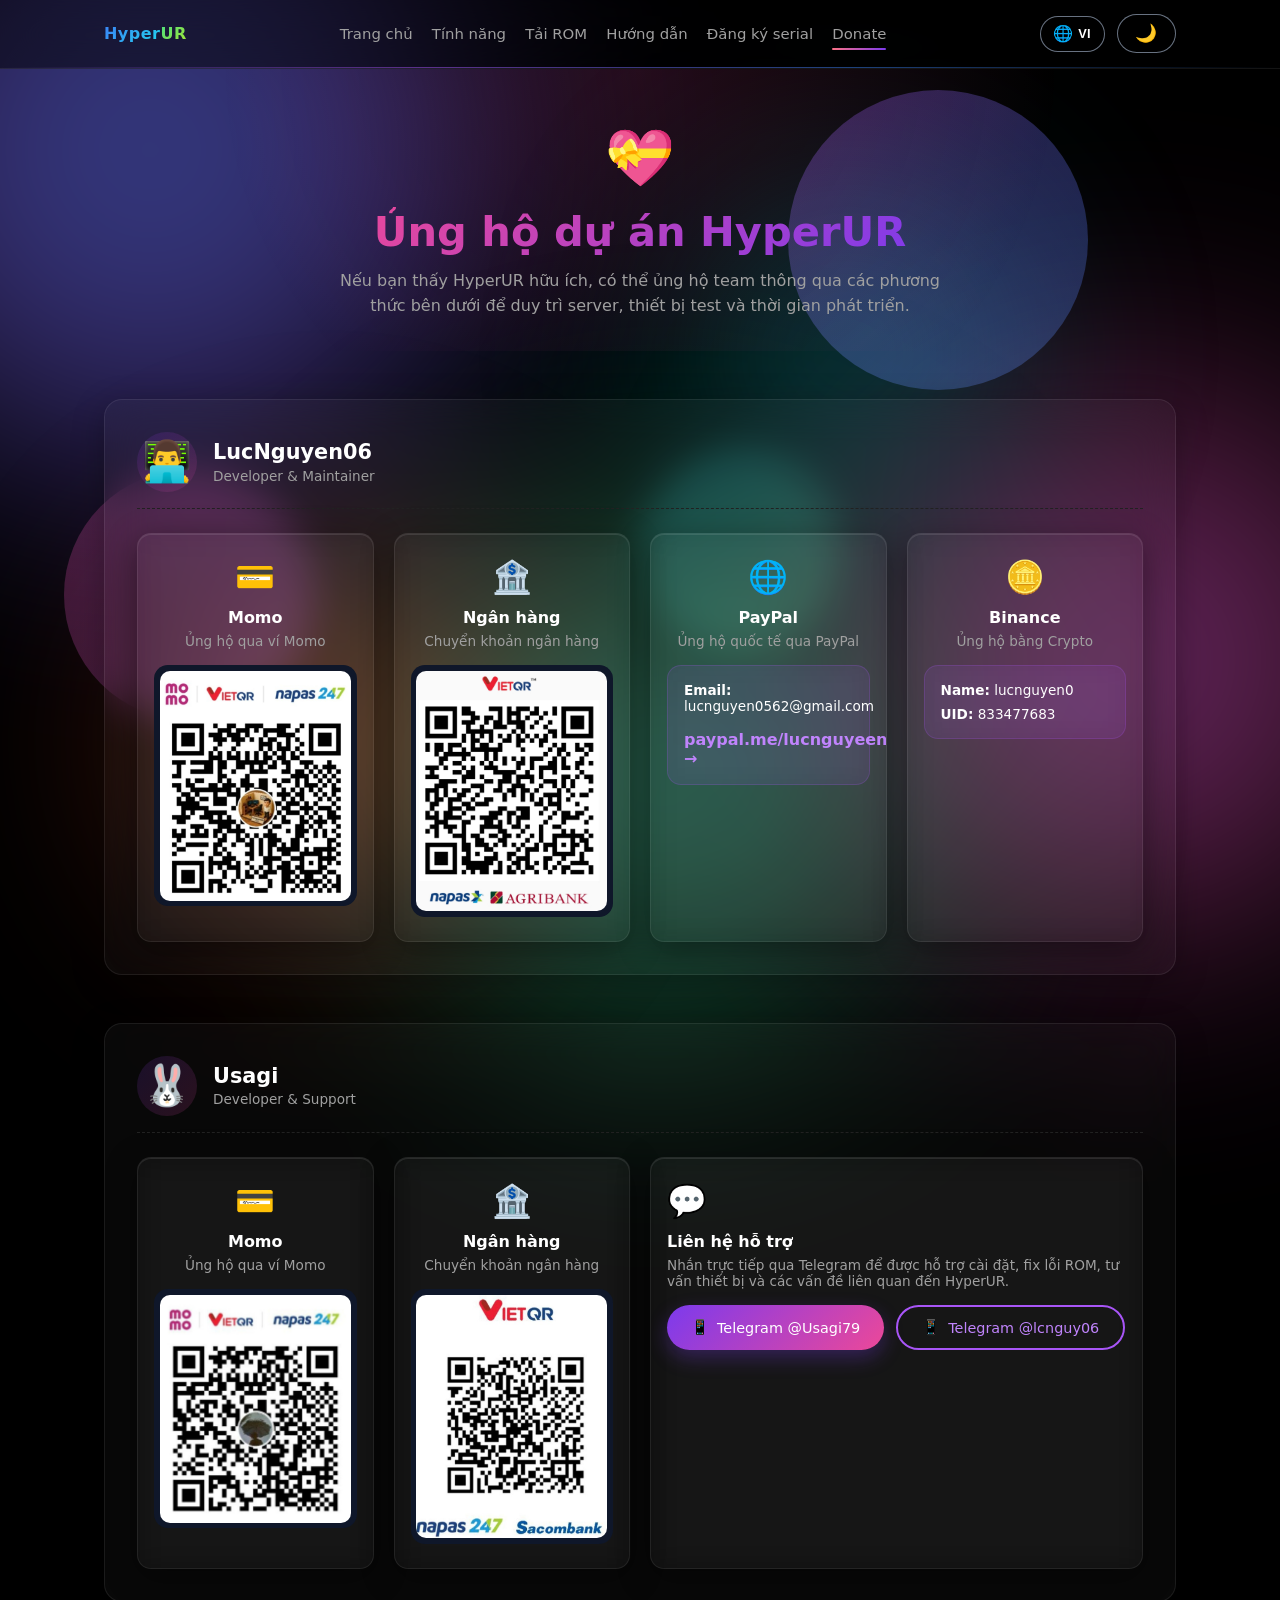
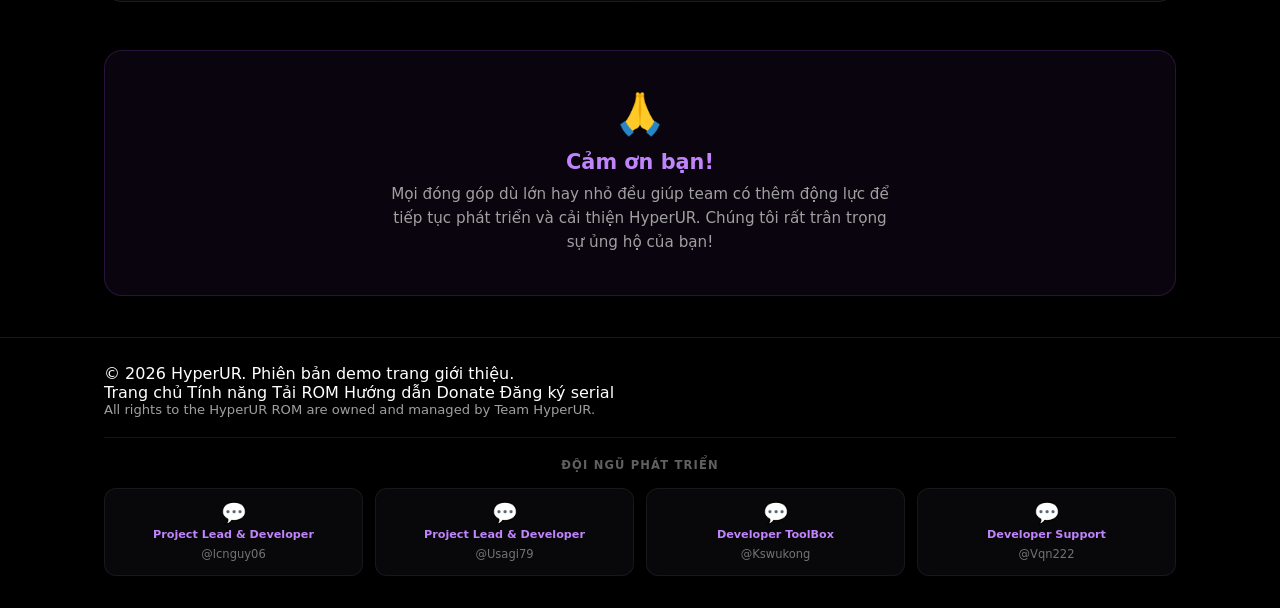
==== commit ca122fd0: "rio" ====
--- a/donate.html
+++ b/donate.html
@@ -196,6 +196,35 @@
           <a href="serial.html" data-i18n="nav.serial">Đăng ký serial</a>
         </div>
       </div>
+      <div class="container">
+        <div class="footer-top">
+          <p class="footer-copyright">All rights to the HyperUR ROM are owned and managed by Team HyperUR.</p>
+        </div>
+        <div class="footer-divider"></div>
+        <p class="footer-team-heading">Đội ngũ phát triển</p>
+        <div class="footer-team-grid">
+          <a href="https://t.me/lcnguy06" target="_blank" rel="noopener noreferrer" class="footer-team-card">
+            <span class="footer-team-icon">💬</span>
+            <span class="footer-team-role">Project Lead &amp; Developer</span>
+            <span class="footer-team-name">@lcnguy06</span>
+          </a>
+          <a href="https://t.me/Usagi79" target="_blank" rel="noopener noreferrer" class="footer-team-card">
+            <span class="footer-team-icon">💬</span>
+            <span class="footer-team-role">Project Lead &amp; Developer</span>
+            <span class="footer-team-name">@Usagi79</span>
+          </a>
+          <a href="https://t.me/Kswukong" target="_blank" rel="noopener noreferrer" class="footer-team-card">
+            <span class="footer-team-icon">💬</span>
+            <span class="footer-team-role">Developer ToolBox</span>
+            <span class="footer-team-name">@Kswukong</span>
+          </a>
+          <a href="https://t.me/Vqn222" target="_blank" rel="noopener noreferrer" class="footer-team-card">
+            <span class="footer-team-icon">💬</span>
+            <span class="footer-team-role">Developer Support</span>
+            <span class="footer-team-name">@Vqn222</span>
+          </a>
+        </div>
+      </div>
     </footer>
 
     <script src="i18n.js"></script>
--- a/styles.css
+++ b/styles.css
@@ -2382,7 +2382,7 @@
 
 /* Footer */
 .footer {
-  padding: 1.4rem 0 1.8rem;
+  padding: 1.6rem 0 2rem;
   background: var(--bg);
   border-top: 1px solid rgba(148, 163, 184, 0.15);
 }
@@ -2392,27 +2392,123 @@
   border-top-color: rgba(30, 64, 175, 0.3);
 }
 
-.footer-inner {
-  display: flex;
+.footer-top {
+  display: flex;
+  align-items: center;
+  justify-content: space-between;
   flex-wrap: wrap;
-  align-items: center;
-  justify-content: space-between;
   gap: 0.75rem;
+}
+
+.footer-copyright {
   font-size: 0.82rem;
   color: var(--text-soft);
-}
-
-.footer-links {
-  display: flex;
-  gap: 0.9rem;
-}
-
-.footer-links a {
+  margin: 0;
+}
+
+.footer-admin-btn {
+  display: inline-flex;
+  align-items: center;
+  padding: 0.35rem 1rem;
+  font-size: 0.78rem;
+  font-weight: 600;
+  color: var(--primary-strong);
+  border: 1px solid var(--primary-strong);
+  border-radius: 20px;
   text-decoration: none;
-}
-
-.footer-links a:hover {
+  transition: background 0.2s, color 0.2s;
+}
+
+.footer-admin-btn:hover {
+  background: var(--primary-strong);
+  color: #fff;
+}
+
+.footer-divider {
+  height: 1px;
+  background: rgba(148, 163, 184, 0.12);
+  margin: 1.25rem 0;
+}
+
+body.dark-mode .footer-divider {
+  background: rgba(30, 64, 175, 0.25);
+}
+
+.footer-team-heading {
+  font-size: 0.72rem;
+  font-weight: 700;
+  text-transform: uppercase;
+  letter-spacing: 0.1em;
+  color: var(--text-soft);
+  margin: 0 0 1rem;
+  text-align: center;
+  opacity: 0.6;
+}
+
+.footer-team-grid {
+  display: grid;
+  grid-template-columns: repeat(4, 1fr);
+  gap: 0.75rem;
+}
+
+.footer-team-card {
+  display: flex;
+  flex-direction: column;
+  align-items: center;
+  gap: 0.25rem;
+  padding: 0.9rem 0.5rem;
+  background: rgba(148, 163, 184, 0.05);
+  border: 1px solid rgba(148, 163, 184, 0.1);
+  border-radius: 12px;
+  text-decoration: none;
+  transition: background 0.2s, border-color 0.2s, transform 0.2s;
+}
+
+body.dark-mode .footer-team-card {
+  background: rgba(30, 64, 175, 0.08);
+  border-color: rgba(30, 64, 175, 0.2);
+}
+
+.footer-team-card:hover {
+  background: rgba(99, 102, 241, 0.08);
+  border-color: rgba(99, 102, 241, 0.3);
+  transform: translateY(-2px);
+}
+
+body.dark-mode .footer-team-card:hover {
+  background: rgba(30, 64, 175, 0.15);
+}
+
+.footer-team-icon {
+  font-size: 1.3rem;
+  line-height: 1;
+}
+
+.footer-team-role {
+  font-size: 0.7rem;
+  font-weight: 600;
   color: var(--primary-strong);
+  text-align: center;
+  line-height: 1.3;
+}
+
+.footer-team-name {
+  font-size: 0.72rem;
+  color: var(--text-soft);
+  opacity: 0.7;
+}
+
+@media (max-width: 640px) {
+  .footer-team-grid {
+    grid-template-columns: repeat(2, 1fr);
+  }
+}
+
+@media (max-width: 400px) {
+  .footer-team-grid {
+    grid-template-columns: 1fr 1fr;
+    gap: 0.5rem;
+  }
 }
 
 /* Modal */
@@ -2696,6 +2792,13 @@
 
 /* Lookup Not Found */
 .lookup-not-found {
+  margin-top: 20px;
+  text-align: center;
+}
+
+.lookup-not-found.hidden {
+  display: none !important;
+}
   margin-top: 1.5rem;
   padding: 2rem 1.5rem;
   background: linear-gradient(135deg, rgba(239, 68, 68, 0.08), rgba(220, 38, 38, 0.05));
@@ -3078,12 +3181,114 @@
 /* Slider Header */
 .slider-header {
   margin-bottom: 1.5rem;
+  display: flex;
+  flex-direction: column;
 }
 
 .slider-header h2 {
   margin: 0 0 1rem;
   font-size: 1.4rem;
   text-align: center;
+}
+
+/* Mobile Category Menu */
+.mobile-category-menu {
+  display: none;
+  position: relative;
+  margin-bottom: 1rem;
+}
+
+.mobile-category-btn {
+  display: flex;
+  align-items: center;
+  gap: 0.5rem;
+  width: 100%;
+  padding: 0.75rem 1rem;
+  background: rgba(255, 255, 255, 0.05);
+  backdrop-filter: blur(12px);
+  -webkit-backdrop-filter: blur(12px);
+  border: 1px solid rgba(255, 255, 255, 0.1);
+  border-radius: var(--radius-md);
+  color: var(--text);
+  font-size: 0.9rem;
+  font-weight: 500;
+  cursor: pointer;
+  transition: all 0.3s ease;
+}
+
+.mobile-category-btn:hover {
+  background: rgba(168, 85, 247, 0.15);
+  border-color: rgba(168, 85, 247, 0.3);
+}
+
+body.light-mode .mobile-category-btn {
+  background: rgba(255, 255, 255, 0.7);
+  border-color: rgba(0, 0, 0, 0.1);
+}
+
+.mobile-category-icon {
+  font-size: 1.1rem;
+}
+
+.mobile-category-label {
+  flex: 1;
+  text-align: left;
+}
+
+.mobile-category-arrow {
+  font-size: 0.7rem;
+  transition: transform 0.3s ease;
+}
+
+.mobile-category-dropdown {
+  position: absolute;
+  top: calc(100% + 0.5rem);
+  left: 0;
+  right: 0;
+  background: var(--bg-alt);
+  border: 1px solid rgba(255, 255, 255, 0.1);
+  border-radius: var(--radius-md);
+  box-shadow: 0 10px 40px rgba(0, 0, 0, 0.4);
+  z-index: 100;
+  overflow: hidden;
+}
+
+body.light-mode .mobile-category-dropdown {
+  background: var(--bg);
+  border-color: rgba(0, 0, 0, 0.1);
+}
+
+.mobile-category-option {
+  display: block;
+  width: 100%;
+  padding: 0.75rem 1rem;
+  background: transparent;
+  border: none;
+  color: var(--text-soft);
+  font-size: 0.9rem;
+  text-align: left;
+  cursor: pointer;
+  transition: all 0.2s ease;
+  border-bottom: 1px solid rgba(255, 255, 255, 0.05);
+}
+
+.mobile-category-option:last-child {
+  border-bottom: none;
+}
+
+.mobile-category-option:hover {
+  background: rgba(168, 85, 247, 0.15);
+  color: var(--text);
+}
+
+.mobile-category-option.active {
+  background: linear-gradient(135deg, #a855f7, #ec4899);
+  color: #fff;
+  font-weight: 600;
+}
+
+body.light-mode .mobile-category-option:hover {
+  background: rgba(124, 58, 237, 0.1);
 }
 
 /* Category Tabs */
@@ -3434,8 +3639,11 @@
   }
 
   .category-tabs {
-    gap: 0.35rem;
-    padding: 0.4rem;
+    display: none !important;
+  }
+
+  .mobile-category-menu {
+    display: block !important;
   }
 
   .category-tab {
@@ -3863,7 +4071,24 @@
   box-shadow: 0 4px 15px rgba(124, 58, 237, 0.35);
 }
 
+/* Form Sections */
+.form-section {
+  display: block;
+}
+
+.form-section.hidden {
+  display: none !important;
+}
+
 /* Lookup Result Card */
+.lookup-result {
+  margin-top: 20px;
+}
+
+.lookup-result.hidden {
+  display: none !important;
+}
+
 .lookup-result-card {
   background: rgba(255, 255, 255, 0.05);
   border: 1px solid rgba(255, 255, 255, 0.1);
@@ -3939,3 +4164,14 @@
     flex-direction: column;
   }
 }
+
+/* Mobile Category Menu */
+@media (max-width: 720px) {
+  .category-tabs {
+    display: none !important;
+  }
+
+  .mobile-category-menu {
+    display: block !important;
+  }
+}
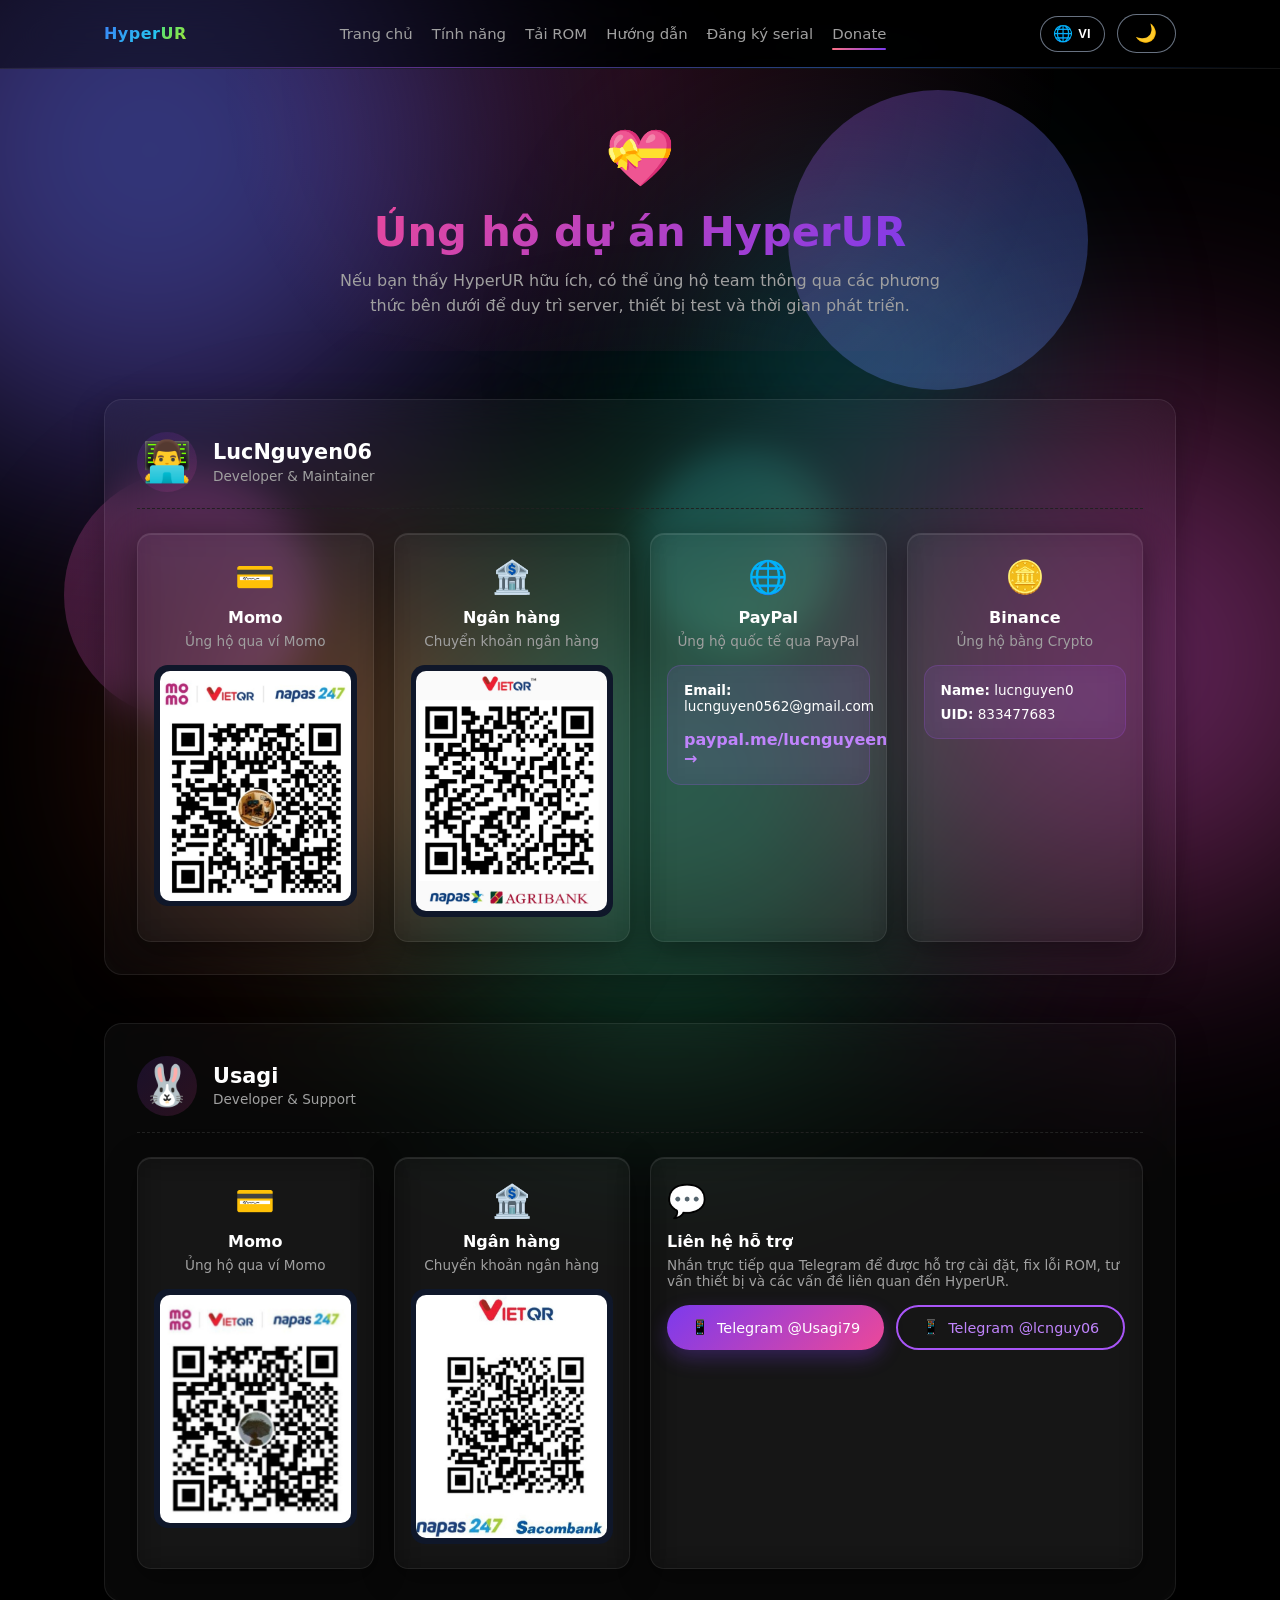
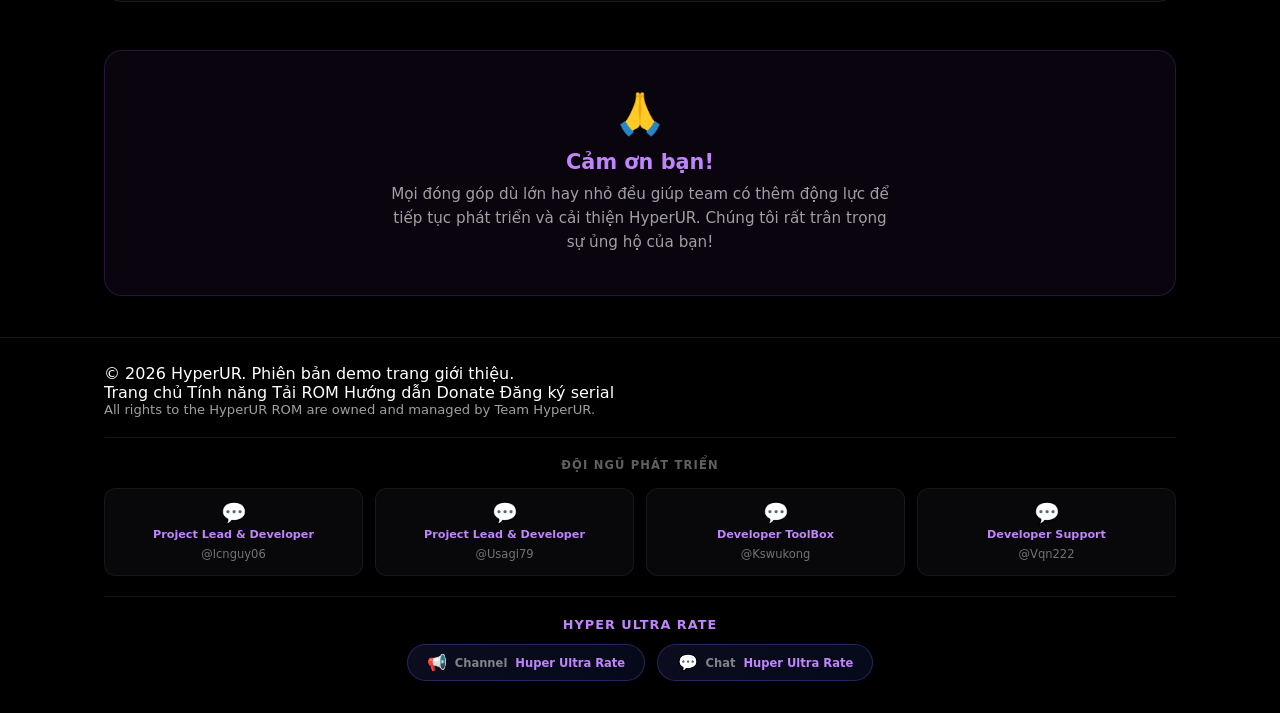
==== commit d2e8e7df: "rio" ====
--- a/donate.html
+++ b/donate.html
@@ -224,6 +224,22 @@
             <span class="footer-team-name">@Vqn222</span>
           </a>
         </div>
+        <div class="footer-divider"></div>
+        <div class="footer-hur-section">
+          <p class="footer-hur-heading">Hyper Ultra Rate</p>
+          <div class="footer-hur-grid">
+            <a href="https://t.me/hypermodupdate" target="_blank" rel="noopener noreferrer" class="footer-hur-card">
+              <span class="footer-hur-icon">📢</span>
+              <span class="footer-hur-label">Channel</span>
+              <span class="footer-hur-name">Huper Ultra Rate</span>
+            </a>
+            <a href="https://t.me/HuperUltraRateChat" target="_blank" rel="noopener noreferrer" class="footer-hur-card">
+              <span class="footer-hur-icon">💬</span>
+              <span class="footer-hur-label">Chat</span>
+              <span class="footer-hur-name">Huper Ultra Rate</span>
+            </a>
+          </div>
+        </div>
       </div>
     </footer>
 
--- a/styles.css
+++ b/styles.css
@@ -2511,6 +2511,70 @@
   }
 }
 
+/* HUR Section */
+.footer-hur-section {
+  margin: 0;
+}
+
+.footer-hur-heading {
+  font-size: 0.8rem;
+  font-weight: 700;
+  text-transform: uppercase;
+  letter-spacing: 0.08em;
+  color: var(--primary-strong);
+  text-align: center;
+  margin: 0 0 0.75rem;
+}
+
+.footer-hur-grid {
+  display: flex;
+  justify-content: center;
+  gap: 0.75rem;
+  flex-wrap: wrap;
+}
+
+.footer-hur-card {
+  display: flex;
+  align-items: center;
+  gap: 0.5rem;
+  padding: 0.6rem 1.2rem;
+  background: linear-gradient(135deg, rgba(99, 102, 241, 0.12), rgba(30, 64, 175, 0.15));
+  border: 1px solid rgba(99, 102, 241, 0.3);
+  border-radius: 50px;
+  text-decoration: none;
+  transition: all 0.25s;
+}
+
+body.dark-mode .footer-hur-card {
+  background: linear-gradient(135deg, rgba(30, 64, 175, 0.2), rgba(99, 102, 241, 0.1));
+  border-color: rgba(99, 102, 241, 0.4);
+}
+
+.footer-hur-card:hover {
+  background: linear-gradient(135deg, rgba(99, 102, 241, 0.25), rgba(30, 64, 175, 0.3));
+  border-color: rgba(99, 102, 241, 0.6);
+  transform: translateY(-2px);
+  box-shadow: 0 4px 20px rgba(99, 102, 241, 0.2);
+}
+
+.footer-hur-icon {
+  font-size: 1rem;
+  line-height: 1;
+}
+
+.footer-hur-label {
+  font-size: 0.72rem;
+  font-weight: 600;
+  color: var(--text-soft);
+  opacity: 0.8;
+}
+
+.footer-hur-name {
+  font-size: 0.72rem;
+  font-weight: 700;
+  color: var(--primary-strong);
+}
+
 /* Modal */
 .modal-overlay {
   position: fixed;
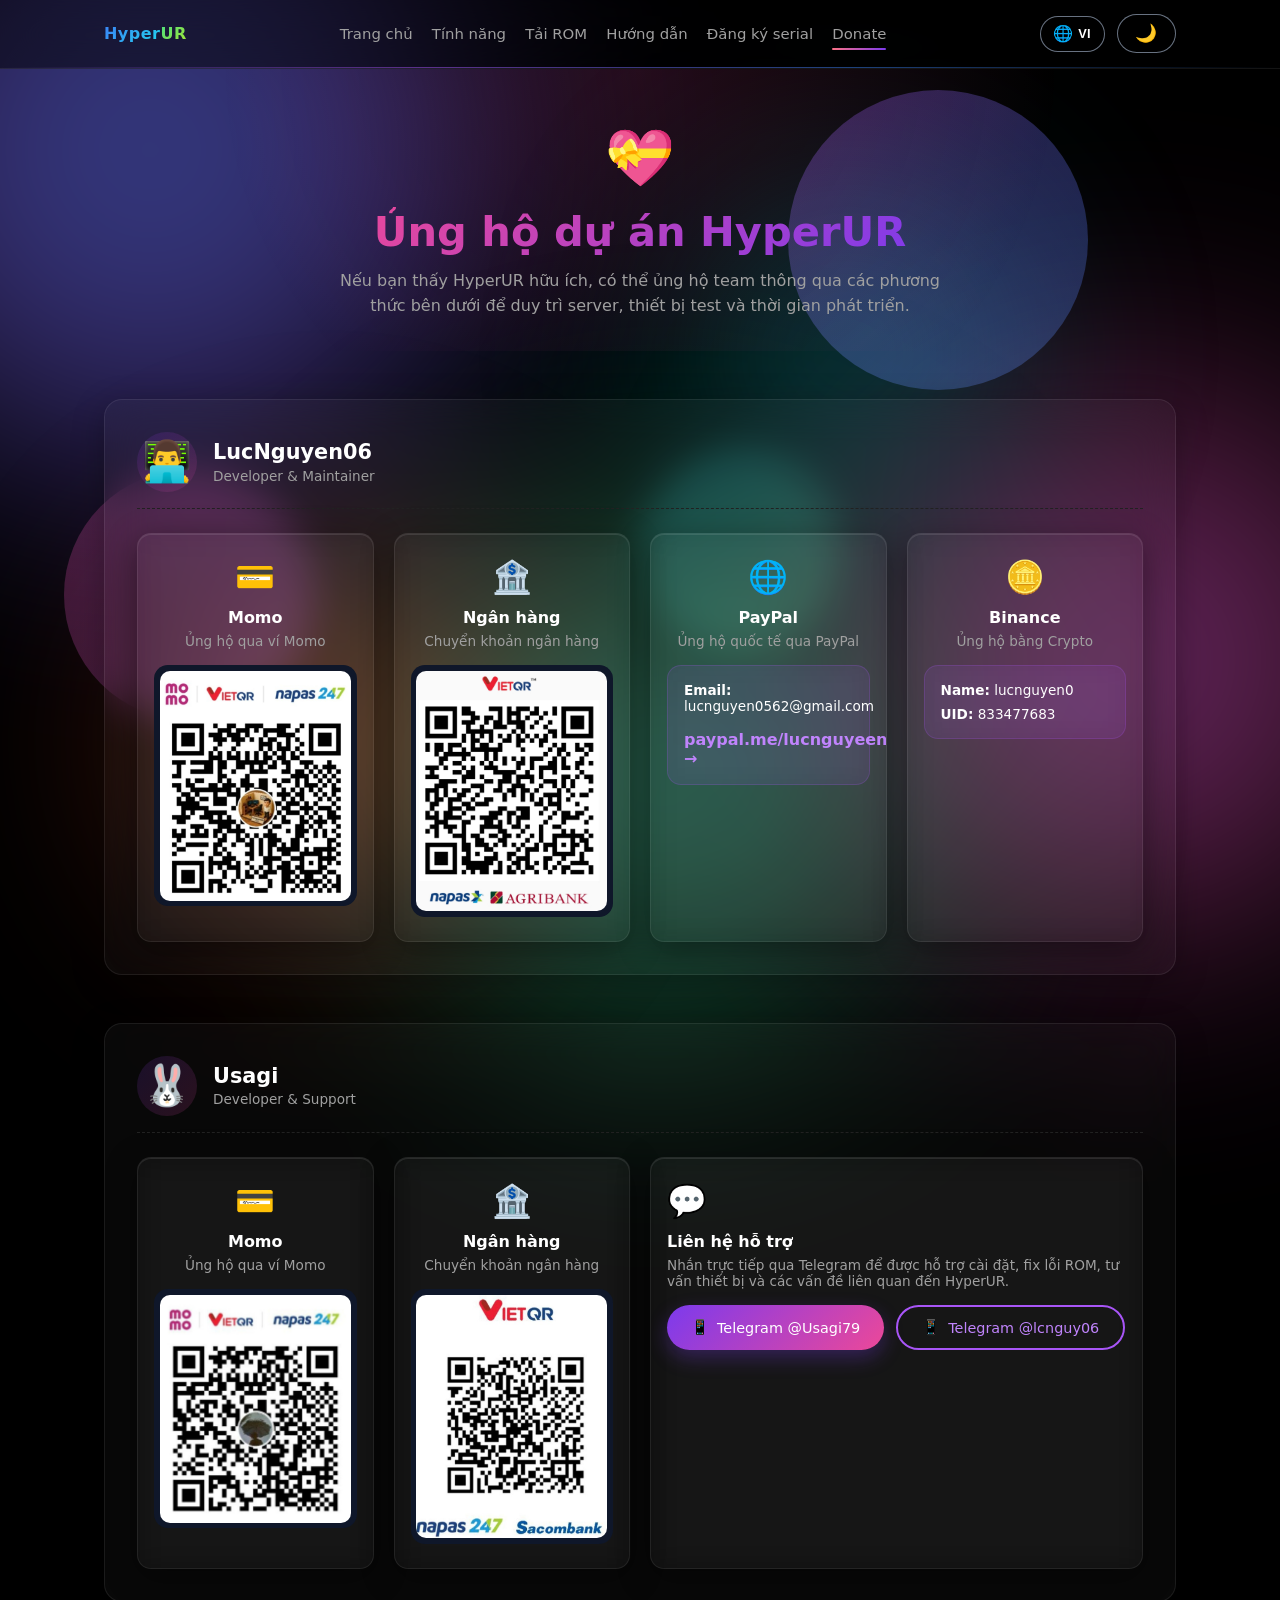
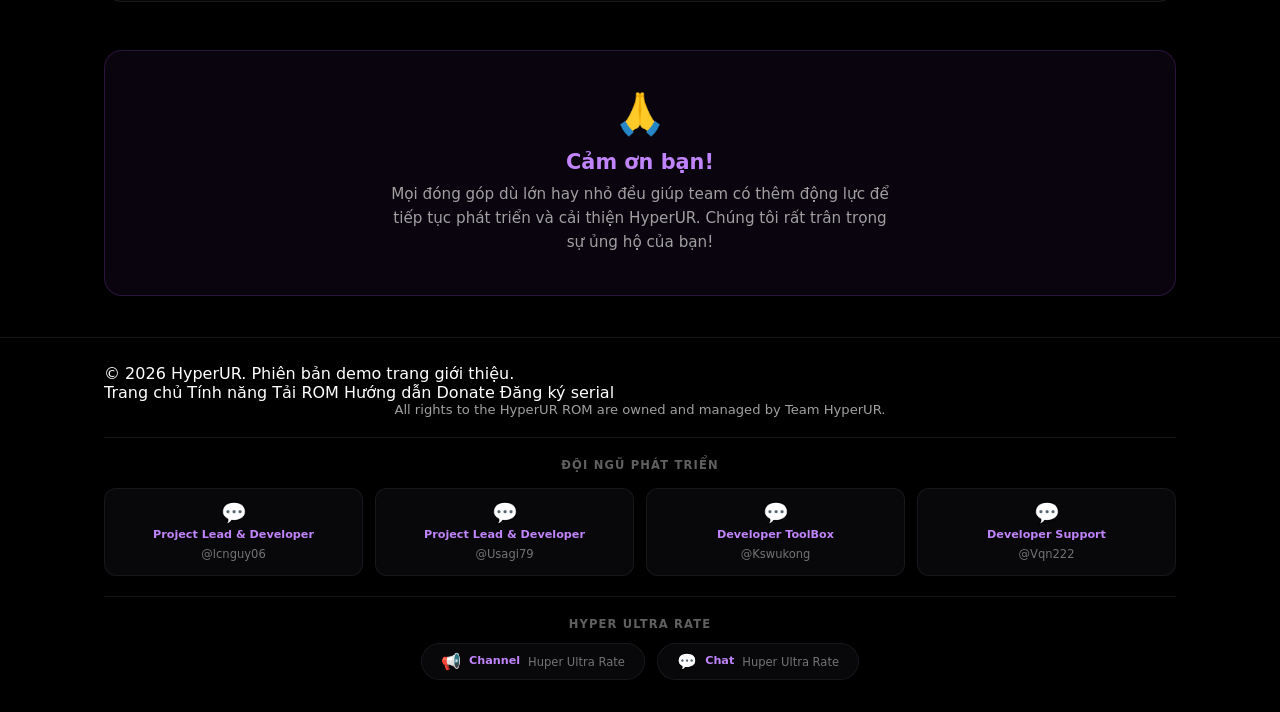
==== commit 932dec10: "rio" ====
--- a/donate.html
+++ b/donate.html
@@ -30,6 +30,12 @@
           <span class="logo-text"><span class="logo-hyper">Hyper</span><span class="logo-ur">UR</span></span>
         </a>
 
+        <button class="hamburger-btn" id="hamburger-btn" aria-label="Menu">
+          <span></span>
+          <span></span>
+          <span></span>
+        </button>
+
         <nav class="nav">
           <a href="index.html" class="nav-link" data-i18n="nav.home">Trang chủ</a>
           <a href="features.html" class="nav-link" data-i18n="nav.features">Tính năng</a>
@@ -45,6 +51,26 @@
             <span class="lang-text">VI</span>
           </button>
           <button class="btn btn-outline" id="btn-theme-toggle">
+            <span class="theme-icon">🌙</span>
+          </button>
+        </div>
+      </div>
+
+      <div class="mobile-menu" id="mobile-menu">
+        <nav class="mobile-nav">
+          <a href="index.html" class="mobile-nav-link" data-i18n="nav.home">Trang chủ</a>
+          <a href="features.html" class="mobile-nav-link" data-i18n="nav.features">Tính năng</a>
+          <a href="downloads.html" class="mobile-nav-link" data-i18n="nav.download">Tải ROM</a>
+          <a href="guide.html" class="mobile-nav-link" data-i18n="nav.guide">Hướng dẫn</a>
+          <a href="serial.html" class="mobile-nav-link" data-i18n="nav.serial">Đăng ký serial</a>
+          <a href="donate.html" class="mobile-nav-link active" data-i18n="nav.donate">Donate</a>
+        </nav>
+        <div class="mobile-nav-actions">
+          <button class="btn btn-outline btn-lang" id="btn-lang-toggle-mobile" title="Switch Language">
+            <span class="lang-icon">🌐</span>
+            <span class="lang-text">VI</span>
+          </button>
+          <button class="btn btn-outline" id="btn-theme-toggle-mobile">
             <span class="theme-icon">🌙</span>
           </button>
         </div>
--- a/styles.css
+++ b/styles.css
@@ -412,6 +412,27 @@
   display: none;
 }
 
+body.light-mode .hamburger-btn {
+  border-color: rgba(0, 0, 0, 0.15);
+}
+
+body.light-mode .hamburger-btn span {
+  background: var(--text);
+}
+
+body.light-mode .mobile-menu {
+  border-top-color: rgba(0, 0, 0, 0.08);
+}
+
+body.light-mode .mobile-nav-link:hover,
+body.light-mode .mobile-nav-link.active {
+  background: rgba(0, 0, 0, 0.05);
+}
+
+body.light-mode .mobile-nav-actions {
+  border-top-color: rgba(0, 0, 0, 0.08);
+}
+
 .header-inner {
   display: flex;
   align-items: center;
@@ -493,6 +514,85 @@
   display: flex;
   align-items: center;
   gap: 0.75rem;
+}
+
+/* Hamburger Button */
+.hamburger-btn {
+  display: none;
+  flex-direction: column;
+  justify-content: center;
+  align-items: center;
+  gap: 5px;
+  width: 36px;
+  height: 36px;
+  background: transparent;
+  border: 1px solid rgba(255, 255, 255, 0.15);
+  border-radius: 8px;
+  cursor: pointer;
+  padding: 0;
+}
+
+.hamburger-btn span {
+  display: block;
+  width: 18px;
+  height: 2px;
+  background: var(--text-soft);
+  border-radius: 2px;
+  transition: all 0.3s ease;
+}
+
+.hamburger-btn.active span:nth-child(1) {
+  transform: translateY(7px) rotate(45deg);
+}
+
+.hamburger-btn.active span:nth-child(2) {
+  opacity: 0;
+}
+
+.hamburger-btn.active span:nth-child(3) {
+  transform: translateY(-7px) rotate(-45deg);
+}
+
+/* Mobile Menu */
+.mobile-menu {
+  display: none;
+  flex-direction: column;
+  padding: 0.75rem 1.1rem 1rem;
+  border-top: 1px solid rgba(255, 255, 255, 0.06);
+}
+
+.mobile-menu.active {
+  display: flex;
+}
+
+.mobile-nav {
+  display: flex;
+  flex-direction: column;
+  gap: 0.1rem;
+}
+
+.mobile-nav-link {
+  display: block;
+  padding: 0.65rem 0.75rem;
+  color: var(--text-soft);
+  font-size: 0.95rem;
+  border-radius: var(--radius-sm);
+  transition: all 0.2s ease;
+}
+
+.mobile-nav-link:hover,
+.mobile-nav-link.active {
+  color: var(--primary-strong);
+  background: rgba(255, 255, 255, 0.06);
+}
+
+.mobile-nav-actions {
+  display: flex;
+  align-items: center;
+  gap: 0.75rem;
+  margin-top: 0.75rem;
+  padding-top: 0.75rem;
+  border-top: 1px solid rgba(255, 255, 255, 0.06);
 }
 
 .btn {
@@ -2198,6 +2298,21 @@
   background: rgba(255, 255, 255, 0.9);
 }
 
+body.dark-mode .modded-app-item {
+  background: rgba(255, 255, 255, 0.08);
+  border-color: rgba(255, 255, 255, 0.12);
+}
+
+body.dark-mode .modded-app-item:hover {
+  background: rgba(255, 255, 255, 0.15);
+  border-color: rgba(168, 85, 247, 0.5);
+  box-shadow: 0 8px 25px rgba(168, 85, 247, 0.3);
+}
+
+body.dark-mode .modded-app-name {
+  color: rgba(255, 255, 255, 0.9);
+}
+
 .modded-app-icon {
   font-size: 1.3rem;
 }
@@ -2383,12 +2498,13 @@
 /* Footer */
 .footer {
   padding: 1.6rem 0 2rem;
-  background: var(--bg);
+  background: transparent;
+  backdrop-filter: blur(12px);
+  -webkit-backdrop-filter: blur(12px);
   border-top: 1px solid rgba(148, 163, 184, 0.15);
 }
 
 body.dark-mode .footer {
-  background: #020617;
   border-top-color: rgba(30, 64, 175, 0.3);
 }
 
@@ -2404,6 +2520,8 @@
   font-size: 0.82rem;
   color: var(--text-soft);
   margin: 0;
+  text-align: center;
+  width: 100%;
 }
 
 .footer-admin-btn {
@@ -2458,6 +2576,8 @@
   gap: 0.25rem;
   padding: 0.9rem 0.5rem;
   background: rgba(148, 163, 184, 0.05);
+  backdrop-filter: blur(16px);
+  -webkit-backdrop-filter: blur(16px);
   border: 1px solid rgba(148, 163, 184, 0.1);
   border-radius: 12px;
   text-decoration: none;
@@ -2517,11 +2637,12 @@
 }
 
 .footer-hur-heading {
-  font-size: 0.8rem;
+  font-size: 0.72rem;
   font-weight: 700;
   text-transform: uppercase;
-  letter-spacing: 0.08em;
-  color: var(--primary-strong);
+  letter-spacing: 0.1em;
+  color: var(--text-soft);
+  opacity: 0.6;
   text-align: center;
   margin: 0 0 0.75rem;
 }
@@ -2538,23 +2659,28 @@
   align-items: center;
   gap: 0.5rem;
   padding: 0.6rem 1.2rem;
-  background: linear-gradient(135deg, rgba(99, 102, 241, 0.12), rgba(30, 64, 175, 0.15));
-  border: 1px solid rgba(99, 102, 241, 0.3);
+  background: rgba(148, 163, 184, 0.05);
+  backdrop-filter: blur(16px);
+  -webkit-backdrop-filter: blur(16px);
+  border: 1px solid rgba(148, 163, 184, 0.1);
   border-radius: 50px;
   text-decoration: none;
-  transition: all 0.25s;
+  transition: all 0.3s ease;
 }
 
 body.dark-mode .footer-hur-card {
-  background: linear-gradient(135deg, rgba(30, 64, 175, 0.2), rgba(99, 102, 241, 0.1));
-  border-color: rgba(99, 102, 241, 0.4);
+  background: rgba(30, 64, 175, 0.08);
+  border-color: rgba(30, 64, 175, 0.2);
 }
 
 .footer-hur-card:hover {
-  background: linear-gradient(135deg, rgba(99, 102, 241, 0.25), rgba(30, 64, 175, 0.3));
-  border-color: rgba(99, 102, 241, 0.6);
+  background: rgba(99, 102, 241, 0.08);
+  border-color: rgba(99, 102, 241, 0.3);
   transform: translateY(-2px);
-  box-shadow: 0 4px 20px rgba(99, 102, 241, 0.2);
+}
+
+body.dark-mode .footer-hur-card:hover {
+  background: rgba(30, 64, 175, 0.15);
 }
 
 .footer-hur-icon {
@@ -2563,16 +2689,17 @@
 }
 
 .footer-hur-label {
-  font-size: 0.72rem;
+  font-size: 0.7rem;
   font-weight: 600;
-  color: var(--text-soft);
-  opacity: 0.8;
+  color: var(--primary-strong);
+  text-align: center;
+  line-height: 1.3;
 }
 
 .footer-hur-name {
   font-size: 0.72rem;
-  font-weight: 700;
-  color: var(--primary-strong);
+  color: var(--text-soft);
+  opacity: 0.7;
 }
 
 /* Modal */
@@ -3664,6 +3791,14 @@
     display: none;
   }
 
+  .hamburger-btn {
+    display: flex;
+  }
+
+  .nav-actions {
+    display: none;
+  }
+
   .hero {
     padding-top: 3.1rem;
   }
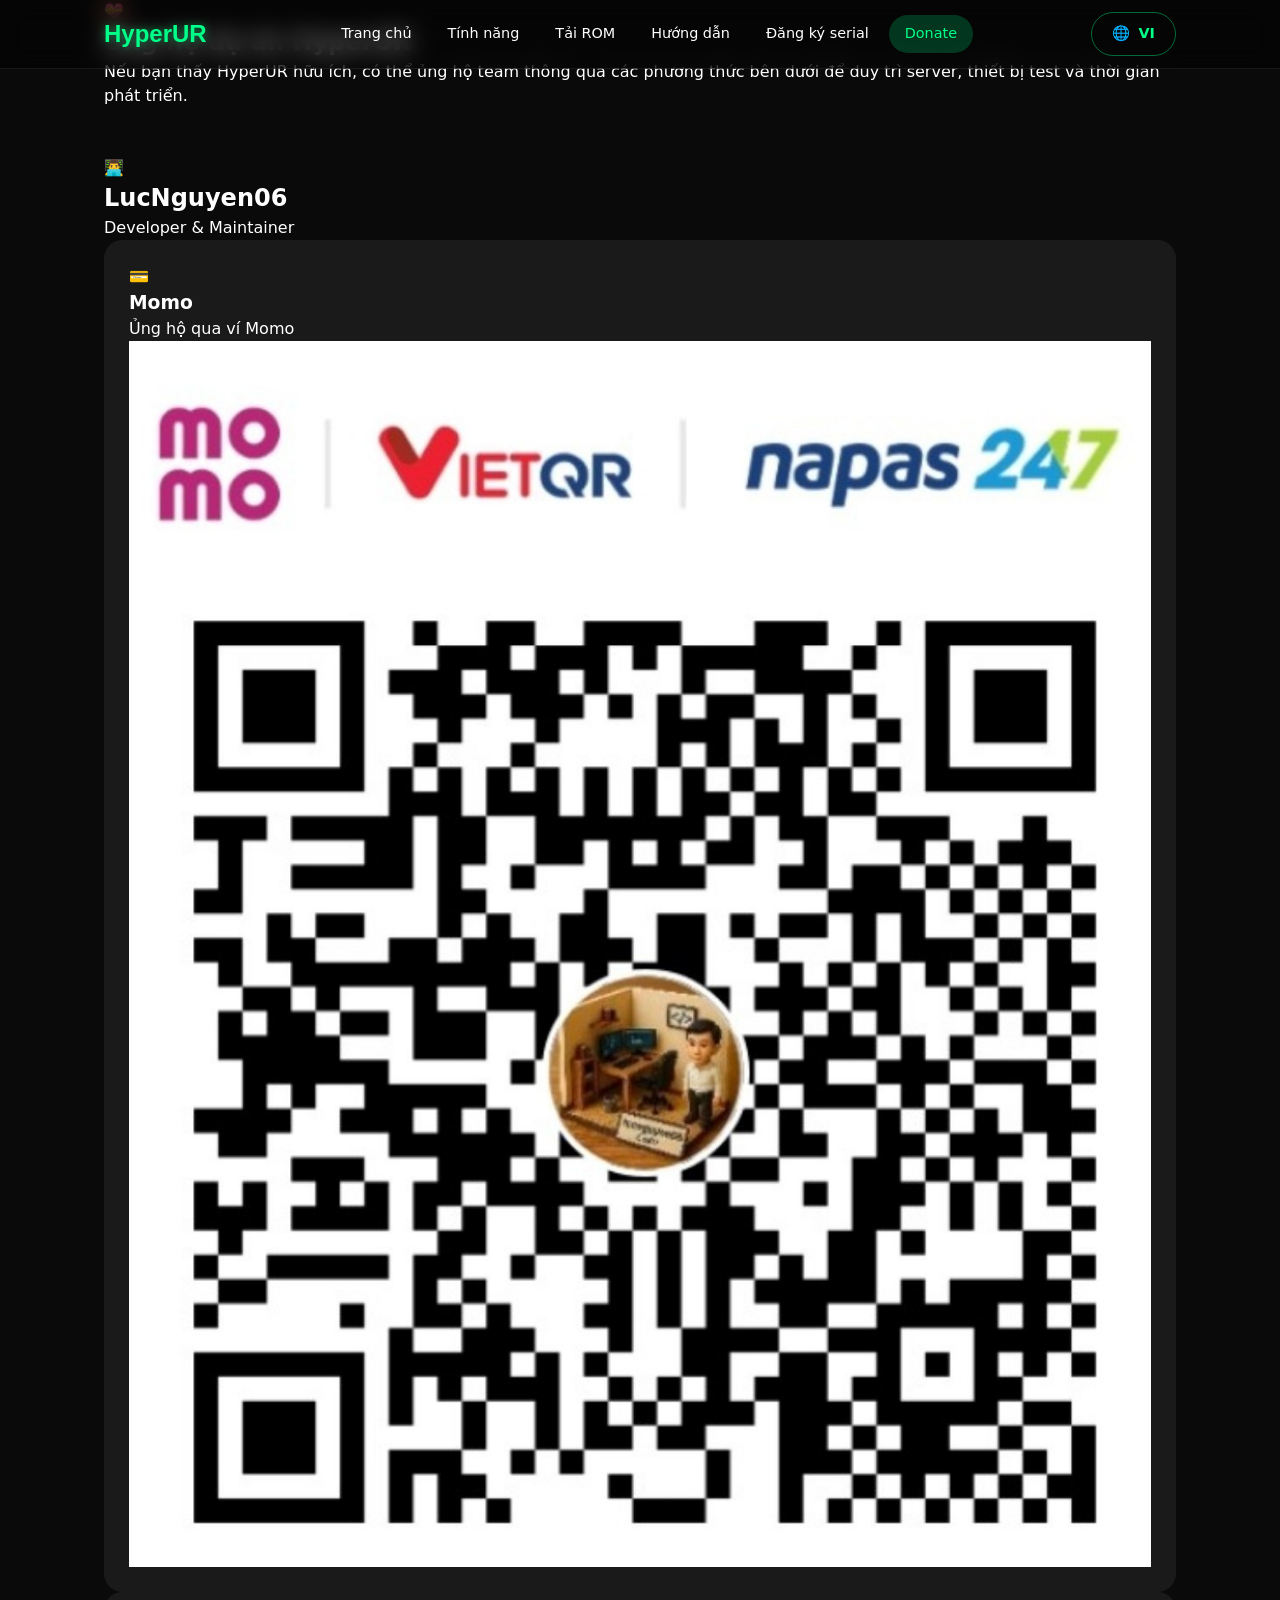
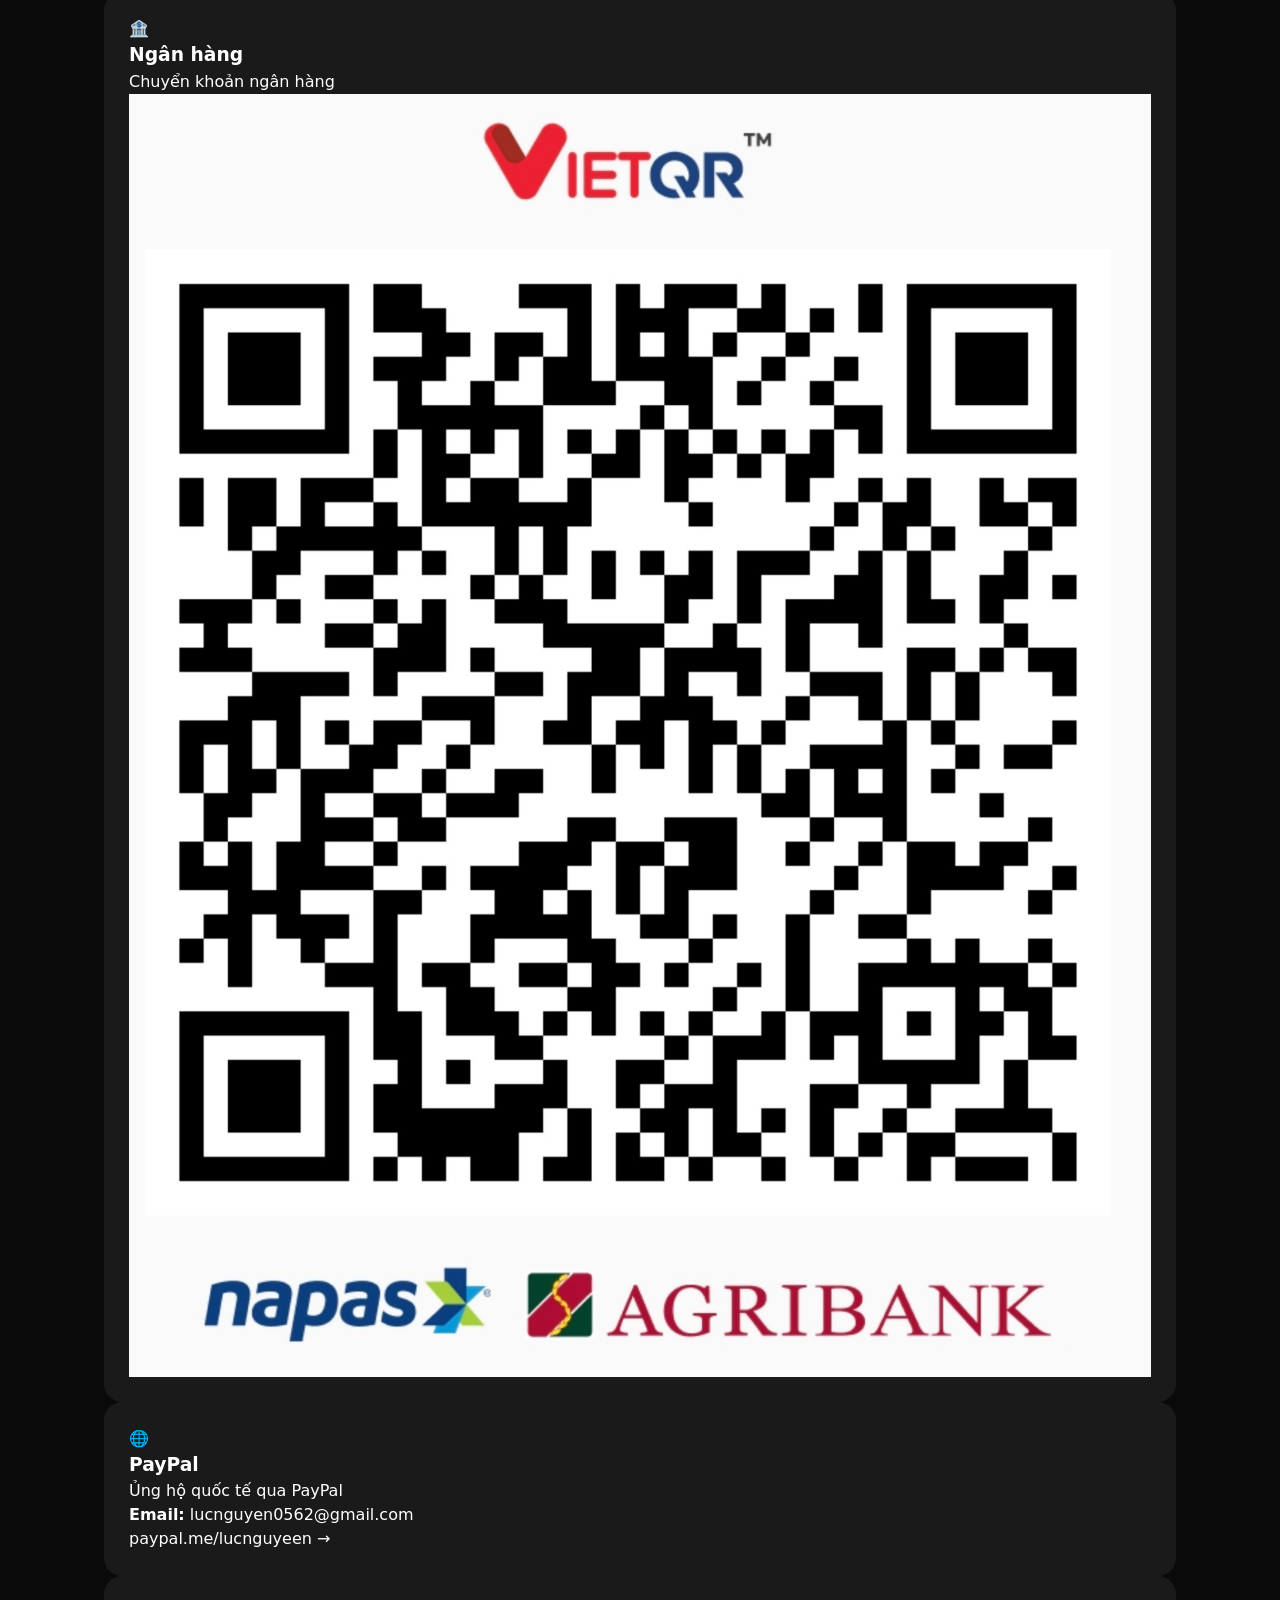
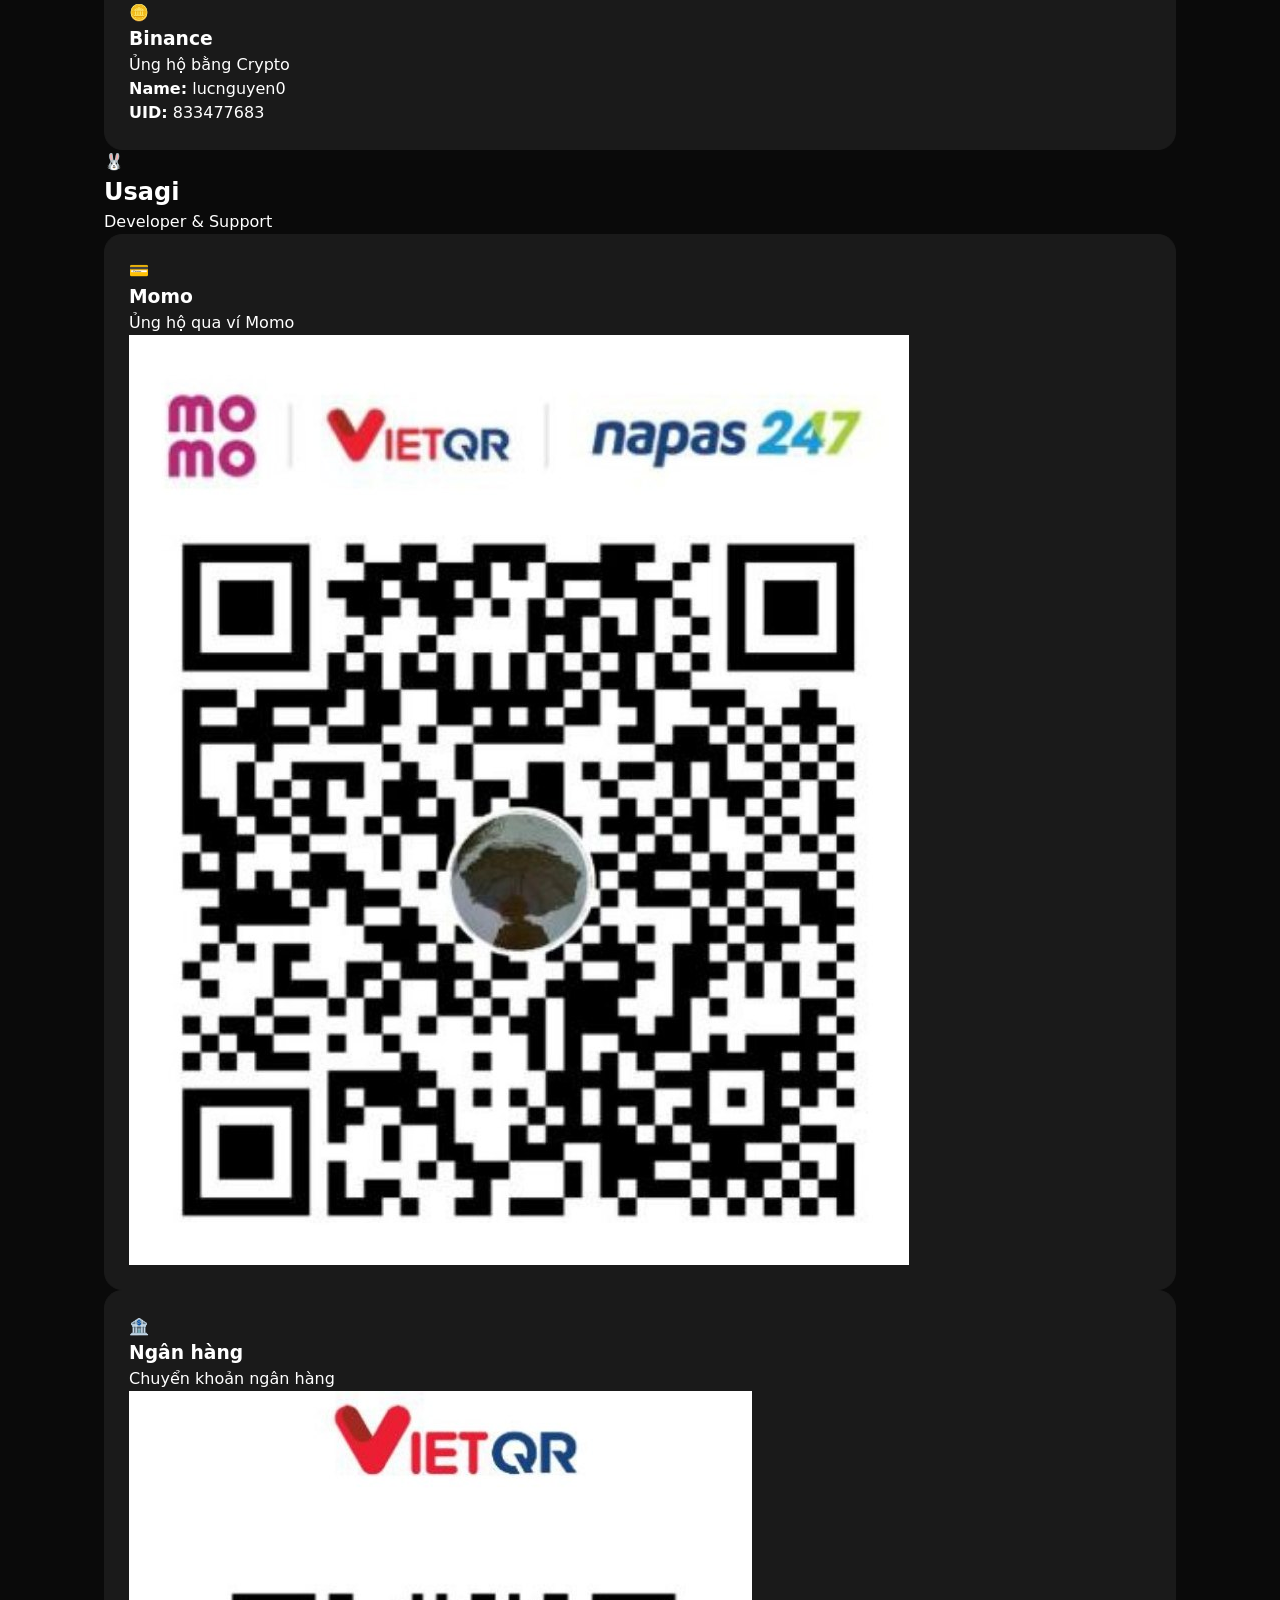
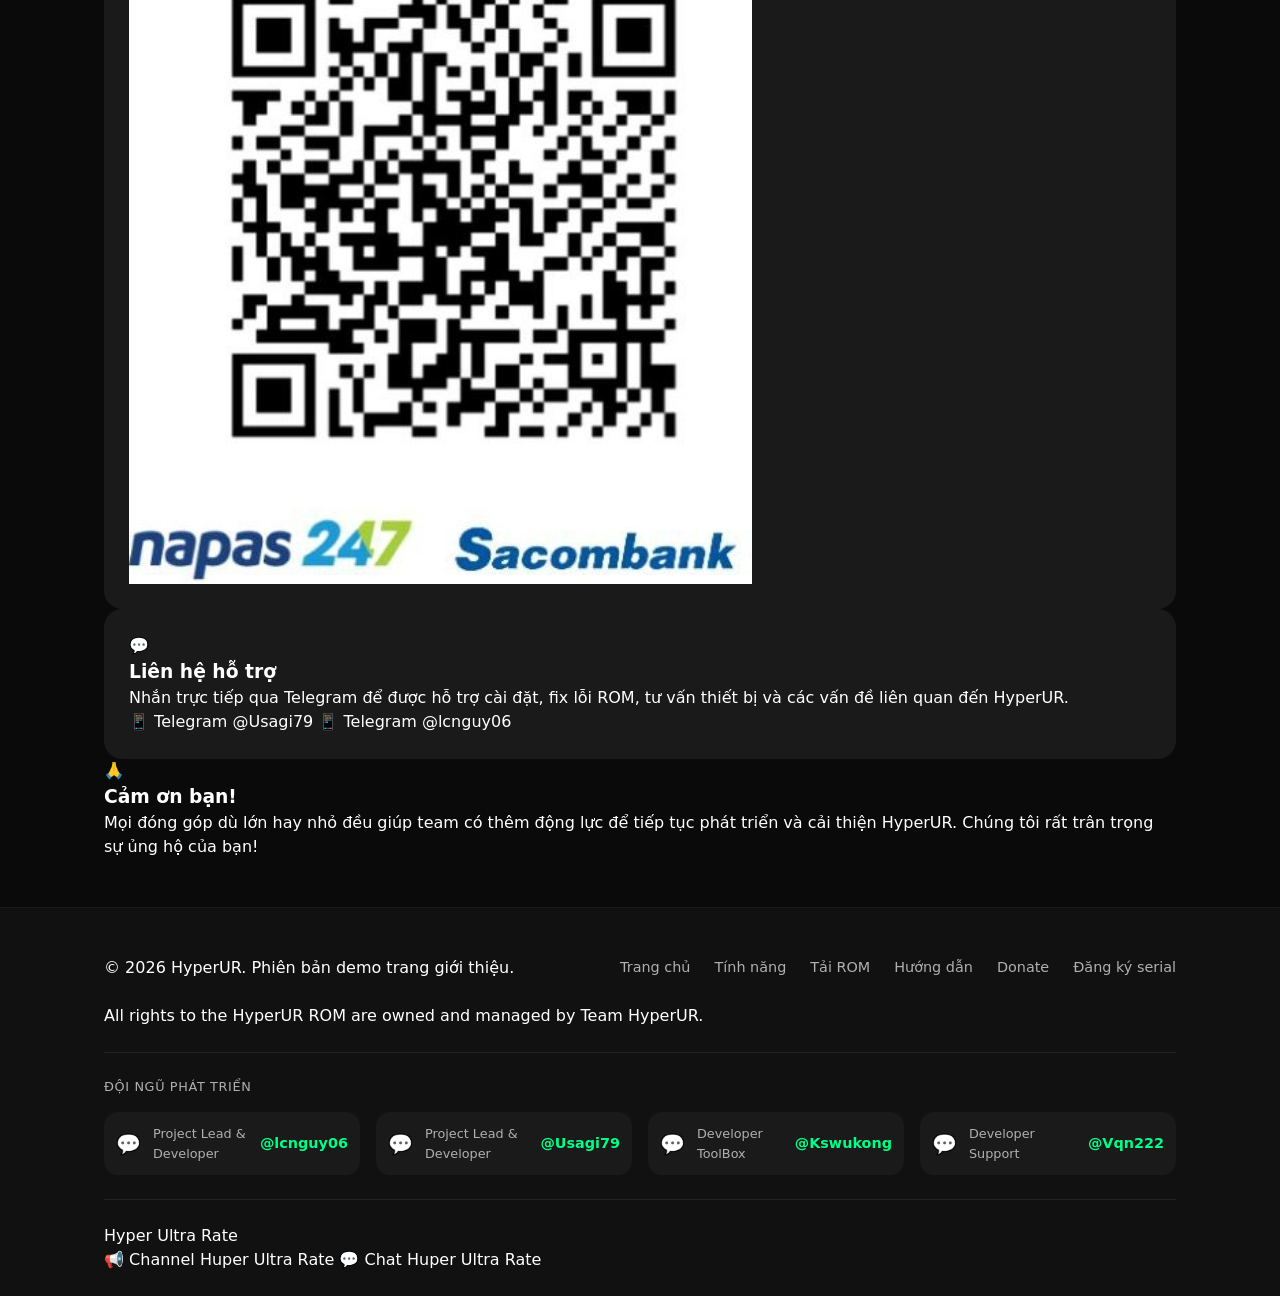
==== commit 6ecec7d3: "rio" ====
--- a/donate.html
+++ b/donate.html
@@ -50,9 +50,6 @@
             <span class="lang-icon">🌐</span>
             <span class="lang-text">VI</span>
           </button>
-          <button class="btn btn-outline" id="btn-theme-toggle">
-            <span class="theme-icon">🌙</span>
-          </button>
         </div>
       </div>
 
@@ -70,9 +67,6 @@
             <span class="lang-icon">🌐</span>
             <span class="lang-text">VI</span>
           </button>
-          <button class="btn btn-outline" id="btn-theme-toggle-mobile">
-            <span class="theme-icon">🌙</span>
-          </button>
         </div>
       </div>
     </header>
--- a/styles.css
+++ b/styles.css
@@ -1,1178 +1,870 @@
+/* ========================================
+   HyperUR - CSS (Dark Mode Only)
+   ======================================== */
+
+/* ---------- Variables ---------- */
 :root {
-  --bg: #000000;
-  --bg-alt: #0a0a0a;
-  --bg-soft: #111111;
+  --bg: #0a0a0a;
+  --bg-alt: #111111;
+  --bg-soft: #1a1a1a;
   --text: #ffffff;
-  --text-soft: #a0a0a0;
-  --primary: #a855f7;
-  --primary-soft: rgba(168, 85, 247, 0.15);
-  --primary-strong: #c084fc;
-  --border-subtle: #222222;
-  --shadow-soft: 0 18px 45px rgba(0, 0, 0, 0.8);
-  --shadow-subtle: 0 12px 30px rgba(0, 0, 0, 0.6);
-  --transition-fast: 0.18s ease-out;
-  --accent-blue: #3b82f6;
-  --accent-cyan: #22d3ee;
-  --accent-green: #4ade80;
-  --accent-lime: #a3e635;
+  --text-soft: #b0b0b0;
+  --primary: #00ff88;
+  --primary-soft: rgba(0, 255, 136, 0.15);
+  --primary-strong: #00ff88;
+  --border: #1a1a1a;
+  --shadow: 0 18px 45px rgba(0, 0, 0, 0.8);
+
+  --accent-blue: #00ff88;
+  --accent-cyan: #00ffcc;
+  --accent-green: #00ff88;
+  --accent-lime: #88ff00;
+  --accent-red: #ff4444;
+  --accent-yellow: #ffdd00;
+  --accent-pink: #ff00ff;
+  --accent-orange: #ff8800;
+
+  --radius-sm: 8px;
+  --radius-md: 14px;
   --radius-lg: 18px;
-  --radius-md: 14px;
-}
-
-body.light-mode {
-  --bg: #ffffff;
-  --bg-alt: #fafafa;
-  --bg-soft: #f5f5f5;
-  --text: #000000;
-  --text-soft: #666666;
-  --primary: #7c3aed;
-  --primary-soft: rgba(124, 58, 237, 0.1);
-  --primary-strong: #5b21b6;
-  --border-subtle: #e5e5e5;
-  --shadow-soft: 0 18px 45px rgba(0, 0, 0, 0.1);
-  --shadow-subtle: 0 12px 30px rgba(0, 0, 0, 0.08);
-}
-
-*,
-*::before,
-*::after {
+  --radius-full: 999px;
+
+  --t-fast: 0.18s ease-out;
+  --t-normal: 0.3s ease;
+  --t-slow: 0.4s cubic-bezier(0.4, 0, 0.2, 1);
+
+  --container: 1120px;
+  --header-h: 68px;
+}
+
+/* ---------- Reset & Base ---------- */
+*, *::before, *::after {
   box-sizing: border-box;
+  margin: 0;
+  padding: 0;
+}
+
+html {
+  scroll-behavior: smooth;
+  -webkit-font-smoothing: antialiased;
+  -moz-osx-font-smoothing: grayscale;
 }
 
 body {
-  margin: 0;
   min-height: 100vh;
-  font-family: system-ui, -apple-system, BlinkMacSystemFont, 'SF Pro Text',
-    'Segoe UI', sans-serif;
+  font-family: system-ui, -apple-system, BlinkMacSystemFont, 'Segoe UI', sans-serif;
   background: var(--bg);
   color: var(--text);
-  -webkit-font-smoothing: antialiased;
-  transition: background-color 0.3s ease, color 0.3s ease;
+  line-height: 1.5;
   display: flex;
   flex-direction: column;
 }
 
-body.light-mode {
-  background: var(--bg);
-}
-
-main {
-  flex: 1;
-}
-
-/* ========== SUPER EFFECTS ========== */
-.blur-bg {
-  position: fixed;
-  pointer-events: none;
-  z-index: -1;
-}
-
-.blur-bg-1 {
-  width: 700px;
-  height: 700px;
-  background: radial-gradient(circle, #3b82f6 0%, #8b5cf6 50%, transparent 70%);
-  filter: blur(120px);
-  opacity: 0.5;
-  top: -200px;
-  left: -200px;
-  border-radius: 50%;
-  animation: float1 20s ease-in-out infinite;
-  box-shadow:
-    0 0 100px rgba(59, 130, 246, 0.5),
-    0 0 200px rgba(139, 92, 246, 0.3);
-}
-
-.blur-bg-2 {
-  width: 600px;
-  height: 600px;
-  background: radial-gradient(circle, #a855f7 0%, #ec4899 50%, transparent 70%);
-  filter: blur(120px);
-  opacity: 0.45;
-  top: 40%;
-  right: -150px;
-  border-radius: 50%;
-  animation: float2 25s ease-in-out infinite;
-  box-shadow:
-    0 0 100px rgba(168, 85, 247, 0.5),
-    0 0 200px rgba(236, 72, 153, 0.3);
-}
-
-.blur-bg-3 {
-  width: 550px;
-  height: 550px;
-  background: radial-gradient(circle, #22d3ee 0%, #4ade80 50%, transparent 70%);
-  filter: blur(120px);
-  opacity: 0.4;
-  bottom: -150px;
-  left: 30%;
-  border-radius: 50%;
-  animation: float3 22s ease-in-out infinite;
-  box-shadow:
-    0 0 100px rgba(34, 211, 238, 0.4),
-    0 0 200px rgba(74, 222, 128, 0.3);
-}
-
-.blur-bg-4 {
-  width: 400px;
-  height: 400px;
-  background: radial-gradient(circle, #f59e0b 0%, #ef4444 50%, transparent 70%);
-  filter: blur(100px);
-  opacity: 0.35;
-  top: 60%;
-  left: 10%;
-  border-radius: 50%;
-  animation: float4 18s ease-in-out infinite;
-  box-shadow:
-    0 0 80px rgba(245, 158, 11, 0.4),
-    0 0 160px rgba(239, 68, 68, 0.3);
-}
-
-.blur-bg-5 {
-  width: 350px;
-  height: 350px;
-  background: radial-gradient(circle, #10b981 0%, #06b6d4 50%, transparent 70%);
-  filter: blur(100px);
-  opacity: 0.3;
-  top: 20%;
-  right: 20%;
-  border-radius: 50%;
-  animation: float5 24s ease-in-out infinite;
-  box-shadow:
-    0 0 80px rgba(16, 185, 129, 0.4),
-    0 0 160px rgba(6, 182, 212, 0.3);
-}
-
-/* Floating Animations */
-@keyframes float1 {
-  0%, 100% {
-    transform: translate(0, 0) scale(1);
-  }
-  25% {
-    transform: translate(100px, 50px) scale(1.1);
-  }
-  50% {
-    transform: translate(50px, 100px) scale(0.95);
-  }
-  75% {
-    transform: translate(-50px, 50px) scale(1.05);
-  }
-}
-
-@keyframes float2 {
-  0%, 100% {
-    transform: translate(0, 0) scale(1);
-  }
-  33% {
-    transform: translate(-80px, -60px) scale(1.15);
-  }
-  66% {
-    transform: translate(60px, -40px) scale(0.9);
-  }
-}
-
-@keyframes float3 {
-  0%, 100% {
-    transform: translate(0, 0) scale(1);
-  }
-  20% {
-    transform: translate(80px, -80px) scale(1.1);
-  }
-  40% {
-    transform: translate(-60px, -40px) scale(0.95);
-  }
-  60% {
-    transform: translate(40px, 60px) scale(1.05);
-  }
-  80% {
-    transform: translate(-40px, 40px) scale(1);
-  }
-}
-
-@keyframes float4 {
-  0%, 100% {
-    transform: translate(0, 0) rotate(0deg) scale(1);
-  }
-  50% {
-    transform: translate(50px, -80px) rotate(180deg) scale(1.2);
-  }
-}
-
-@keyframes float5 {
-  0%, 100% {
-    transform: translate(0, 0) scale(1);
-  }
-  30% {
-    transform: translate(-70px, 50px) scale(1.1);
-  }
-  60% {
-    transform: translate(40px, -30px) scale(0.9);
-  }
-}
-
-/* Pulse Glow Effect */
-@keyframes pulseGlow {
-  0%, 100% {
-    opacity: 0.5;
-    filter: blur(120px);
-  }
-  50% {
-    opacity: 0.7;
-    filter: blur(100px);
-  }
-}
-
-.blur-bg-1 { animation: float1 20s ease-in-out infinite, pulseGlow 8s ease-in-out infinite; }
-.blur-bg-2 { animation: float2 25s ease-in-out infinite, pulseGlow 10s ease-in-out infinite 2s; }
-.blur-bg-3 { animation: float3 22s ease-in-out infinite, pulseGlow 12s ease-in-out infinite 4s; }
-.blur-bg-4 { animation: float4 18s ease-in-out infinite, pulseGlow 9s ease-in-out infinite 1s; }
-.blur-bg-5 { animation: float5 24s ease-in-out infinite, pulseGlow 11s ease-in-out infinite 3s; }
-
-/* Light mode - softer effects */
-body.light-mode .blur-bg-1,
-body.light-mode .blur-bg-2,
-body.light-mode .blur-bg-3,
-body.light-mode .blur-bg-4,
-body.light-mode .blur-bg-5 {
-  opacity: 0.2;
-  filter: blur(80px);
-}
-
-/* Stars / Particles Background */
-.stars-container {
+main { flex: 1; }
+
+a {
+  color: inherit;
+  text-decoration: none;
+}
+
+img { display: block; max-width: 100%; }
+
+ul, ol { list-style: none; }
+
+button {
+  font: inherit;
+  cursor: pointer;
+  border: none;
+  background: none;
+}
+
+/* ---------- Layout ---------- */
+.container {
+  max-width: var(--container);
+  margin: 0 auto;
+  padding: 0 1.5rem;
+}
+
+.section {
+  padding: 3rem 0;
+}
+
+.section-alt {
+  background: rgba(255, 255, 255, 0.02);
+  border-top: 1px solid rgba(255, 255, 255, 0.05);
+  border-bottom: 1px solid rgba(255, 255, 255, 0.05);
+}
+
+.section-header {
+  text-align: center;
+  max-width: 40rem;
+  margin: 0 auto 2rem;
+}
+
+.section-header h2 {
+  font-size: 1.6rem;
+  margin-bottom: 0.5rem;
+}
+
+.section-header p {
+  color: var(--text-soft);
+}
+
+/* ---------- Header ---------- */
+.header {
   position: fixed;
   top: 0;
   left: 0;
-  width: 100%;
-  height: 100%;
-  pointer-events: none;
-  z-index: -2;
-  overflow: hidden;
-}
-
-.star {
-  position: absolute;
-  width: 2px;
+  right: 0;
+  z-index: 1000;
+  background: rgba(0, 0, 0, 0.5);
+  backdrop-filter: blur(12px);
+  border-bottom: 1px solid rgba(255, 255, 255, 0.08);
+}
+
+.header-inner {
+  display: flex;
+  align-items: center;
+  justify-content: space-between;
+  height: var(--header-h);
+  gap: 2rem;
+}
+
+.logo {
+  font-family: 'Orbitron', sans-serif;
+  font-size: 1.5rem;
+  font-weight: 900;
+  color: #00ff88;
+  text-shadow: 0 0 10px rgba(0, 255, 136, 0.45);
+  background: none;
+}
+
+.logo-hyper {
+  color: var(--primary);
+  text-shadow: 0 0 10px rgba(0, 255, 136, 0.45);
+}
+
+.logo-ur {
+  color: var(--primary-strong);
+  text-shadow: 0 0 10px rgba(0, 255, 136, 0.45);
+}
+
+.nav {
+  display: flex;
+  align-items: center;
+  gap: 0.25rem;
+}
+
+.nav-link {
+  padding: 0.5rem 1rem;
+  border-radius: var(--radius-full);
+  font-size: 0.9rem;
+  font-weight: 500;
+  transition: all var(--t-fast);
+}
+
+.nav-link:hover {
+  background: rgba(255, 255, 255, 0.06);
+}
+
+.nav-link.active {
+  background: rgba(0, 255, 136, 0.2);
+  color: var(--primary);
+}
+
+.nav-actions {
+  display: flex;
+  align-items: center;
+  gap: 0.5rem;
+}
+
+.hamburger-btn {
+  display: none;
+  flex-direction: column;
+  justify-content: center;
+  align-items: center;
+  gap: 5px;
+  width: 40px;
+  height: 40px;
+  border-radius: var(--radius-sm);
+  cursor: pointer;
+}
+
+.hamburger-btn span {
+  display: block;
+  width: 22px;
   height: 2px;
-  background: white;
-  border-radius: 50%;
-  animation: twinkle 3s ease-in-out infinite;
-}
-
-@keyframes twinkle {
-  0%, 100% {
-    opacity: 0.2;
-    transform: scale(1);
-  }
-  50% {
-    opacity: 1;
-    transform: scale(1.5);
-  }
-}
-
-/* Gradient Orbs for extra depth */
-.gradient-orb {
+  background: var(--text);
+  border-radius: 2px;
+  transition: all var(--t-fast);
+}
+
+/* ---------- Mobile Menu ---------- */
+.mobile-menu {
+  display: none;
   position: fixed;
-  border-radius: 50%;
-  pointer-events: none;
-  z-index: -1;
-  mix-blend-mode: screen;
-}
-
-.gradient-orb-1 {
-  width: 300px;
-  height: 300px;
-  background: linear-gradient(135deg, rgba(168, 85, 247, 0.3), rgba(59, 130, 246, 0.3));
-  top: 10%;
-  right: 15%;
-  animation: orbFloat1 15s ease-in-out infinite;
-}
-
-.gradient-orb-2 {
-  width: 250px;
-  height: 250px;
-  background: linear-gradient(135deg, rgba(236, 72, 153, 0.25), rgba(168, 85, 247, 0.25));
-  bottom: 20%;
-  left: 5%;
-  animation: orbFloat2 18s ease-in-out infinite;
-}
-
-.gradient-orb-3 {
-  width: 200px;
-  height: 200px;
-  background: linear-gradient(135deg, rgba(34, 211, 238, 0.2), rgba(74, 222, 128, 0.2));
-  top: 50%;
-  left: 50%;
-  animation: orbFloat3 20s ease-in-out infinite;
-}
-
-@keyframes orbFloat1 {
-  0%, 100% { transform: translate(0, 0) rotate(0deg); }
-  50% { transform: translate(-50px, 30px) rotate(180deg); }
-}
-
-@keyframes orbFloat2 {
-  0%, 100% { transform: translate(0, 0) rotate(0deg); }
-  50% { transform: translate(40px, -40px) rotate(-180deg); }
-}
-
-@keyframes orbFloat3 {
-  0%, 100% { transform: translate(0, 0) scale(1); }
-  50% { transform: translate(-30px, 50px) scale(1.2); }
-}
-
-body.light-mode .gradient-orb {
-  display: none;
-}
-
-/* Neon Glow Effects for Cards */
-.glow-effect {
+  top: var(--header-h);
+  left: 0;
+  right: 0;
+  bottom: 0;
+  background: var(--bg-alt);
+  padding: 1.5rem;
+  z-index: 999;
+  overflow-y: auto;
+}
+
+.mobile-menu.active {
+  display: block;
+}
+
+.mobile-nav {
+  display: flex;
+  flex-direction: column;
+  gap: 0.25rem;
+}
+
+.mobile-nav-link {
+  display: block;
+  padding: 0.875rem 1rem;
+  border-radius: var(--radius-md);
+  font-size: 1rem;
+  font-weight: 500;
+  transition: all var(--t-fast);
+}
+
+.mobile-nav-link:hover {
+  background: rgba(255, 255, 255, 0.06);
+}
+
+.mobile-nav-link.active {
+  background: rgba(0, 255, 136, 0.15);
+  color: var(--primary);
+}
+
+.mobile-nav-actions {
+  display: flex;
+  align-items: center;
+  gap: 0.75rem;
+  margin-top: 0.75rem;
+  padding-top: 0.75rem;
+  border-top: 1px solid rgba(255, 255, 255, 0.08);
+}
+
+/* ---------- Buttons ---------- */
+.btn {
+  display: inline-flex;
+  align-items: center;
+  justify-content: center;
+  gap: 0.5rem;
+  padding: 0.625rem 1.25rem;
+  border-radius: var(--radius-full);
+  font-size: 0.9rem;
+  font-weight: 600;
+  transition: all var(--t-fast);
+  cursor: pointer;
+  white-space: nowrap;
+}
+
+.btn-primary {
+  background: var(--primary);
+  color: #0a0a0a;
+  box-shadow: 0 4px 15px rgba(0, 255, 136, 0.35);
+}
+
+.btn-primary:hover {
+  background: #00dd77;
+  box-shadow: 0 6px 20px rgba(0, 255, 136, 0.5);
+  transform: translateY(-1px);
+}
+
+.btn-outline {
+  border: 1.5px solid rgba(0, 255, 136, 0.4);
+  color: var(--primary);
+  background: transparent;
+}
+
+.btn-outline:hover {
+  border-color: var(--primary);
+  color: #0a0a0a;
+  background: rgba(0, 255, 136, 0.15);
+}
+
+.btn-lg {
+  padding: 0.75rem 1.5rem;
+  font-size: 1rem;
+}
+
+/* ---------- Cards ---------- */
+.card {
+  background: var(--bg-soft);
+  border: 1px solid var(--border);
+  border-radius: var(--radius-lg);
+  padding: 1.5rem;
+  transition: all var(--t-normal);
+}
+
+.card:hover {
+  border-color: var(--primary);
+  box-shadow: 0 0 20px rgba(0, 255, 136, 0.2);
+}
+
+/* ---------- Hero ---------- */
+.hero {
+  min-height: 100vh;
+  display: flex;
+  align-items: center;
+  padding: calc(var(--header-h) + 2rem) 0 4rem;
+}
+
+.hero-inner {
+  display: flex;
+  flex-direction: column;
+  align-items: center;
+  text-align: center;
+  gap: 1.5rem;
+}
+
+.hero-text h1 {
+  font-family: 'Orbitron', sans-serif;
+  font-size: clamp(2.5rem, 8vw, 5rem);
+  font-weight: 900;
+  margin-bottom: 1rem;
   position: relative;
 }
 
-.glow-effect::before {
-  content: '';
-  position: absolute;
-  top: -2px;
-  left: -2px;
-  right: -2px;
-  bottom: -2px;
-  background: linear-gradient(45deg,
-    rgba(168, 85, 247, 0.5),
-    rgba(59, 130, 246, 0.5),
-    rgba(236, 72, 153, 0.5),
-    rgba(168, 85, 247, 0.5));
-  background-size: 400% 400%;
-  border-radius: inherit;
-  z-index: -1;
-  filter: blur(10px);
-  opacity: 0;
-  transition: opacity 0.3s ease;
-  animation: gradientShift 8s ease infinite;
-}
-
-@keyframes gradientShift {
-  0% { background-position: 0% 50%; }
-  50% { background-position: 100% 50%; }
-  100% { background-position: 0% 50%; }
-}
-
-a {
-  color: inherit;
-  text-decoration: none;
-}
-
-p {
-  margin: 0;
-}
-
-.container {
-  max-width: 1120px;
-  margin: 0 auto;
-  padding: 0 1.5rem;
-}
-
-/* Header */
-.header {
-  position: sticky;
-  top: 0;
-  z-index: 1000;
-  backdrop-filter: blur(24px);
-  -webkit-backdrop-filter: blur(24px);
-  background: rgba(0, 0, 0, 0.5);
-  border-bottom: 1px solid rgba(255, 255, 255, 0.08);
-  transition: all 0.3s ease;
-}
-
-.header::after {
-  content: '';
-  position: absolute;
-  bottom: 0;
-  left: 0;
-  width: 100%;
-  height: 1px;
-  background: linear-gradient(90deg,
-    transparent,
-    rgba(168, 85, 247, 0.5),
-    rgba(59, 130, 246, 0.5),
-    transparent);
-  animation: headerGlow 3s ease-in-out infinite;
-}
-
-@keyframes headerGlow {
-  0%, 100% { opacity: 0.3; }
-  50% { opacity: 0.8; }
-}
-
-body.light-mode .header {
-  background: rgba(255, 255, 255, 0.85);
-  border-bottom: 1px solid rgba(0, 0, 0, 0.08);
-}
-
-body.light-mode .header::after {
-  display: none;
-}
-
-body.light-mode .hamburger-btn {
-  border-color: rgba(0, 0, 0, 0.15);
-}
-
-body.light-mode .hamburger-btn span {
-  background: var(--text);
-}
-
-body.light-mode .mobile-menu {
-  border-top-color: rgba(0, 0, 0, 0.08);
-}
-
-body.light-mode .mobile-nav-link:hover,
-body.light-mode .mobile-nav-link.active {
-  background: rgba(0, 0, 0, 0.05);
-}
-
-body.light-mode .mobile-nav-actions {
-  border-top-color: rgba(0, 0, 0, 0.08);
-}
-
-.header-inner {
-  display: flex;
-  align-items: center;
-  justify-content: space-between;
-  padding: 0.9rem 1.5rem;
-}
-
-.logo {
-  display: flex;
-  align-items: center;
-  gap: 0.6rem;
-  font-weight: 700;
-  letter-spacing: 0.03em;
-  color: var(--primary-strong);
-}
-
-.logo-icon {
-  width: 32px;
-  height: 32px;
-  border-radius: 999px;
-  background: radial-gradient(circle at 30% 0, #f97316, #fb7185 35%, #7c3aed 75%);
-  display: grid;
-  place-items: center;
-  font-size: 0.9rem;
-  color: #f9fafb;
-  box-shadow: 0 12px 25px rgba(124, 58, 237, 0.6);
-}
-
-.logo-text .logo-hyper {
+.hero-text h1 .hyper {
   background: linear-gradient(135deg, var(--accent-blue), var(--accent-cyan));
   -webkit-background-clip: text;
   -webkit-text-fill-color: transparent;
   background-clip: text;
 }
 
-.logo-text .logo-ur {
+.hero-text h1 .mods {
   background: linear-gradient(135deg, var(--accent-green), var(--accent-lime));
   -webkit-background-clip: text;
   -webkit-text-fill-color: transparent;
   background-clip: text;
 }
 
-.nav {
-  display: flex;
-  align-items: center;
-  gap: 1.2rem;
-  font-size: 0.93rem;
-  color: var(--text-soft);
-}
-
-.nav-link {
-  position: relative;
-  padding: 0.2rem 0;
-  transition: color var(--transition-fast);
-}
-
-.nav-link::after {
-  content: '';
-  position: absolute;
-  left: 0;
-  bottom: -0.25rem;
-  width: 0;
-  height: 2px;
-  border-radius: 999px;
-  background: linear-gradient(to right, #fb7185, #7c3aed);
-  transition: width var(--transition-fast);
-}
-
-.nav-link:hover {
-  color: var(--primary-strong);
-}
-
-.nav-link:hover::after,
-.nav-link.active::after {
-  width: 100%;
-}
-
-.nav-actions {
-  display: flex;
-  align-items: center;
-  gap: 0.75rem;
-}
-
-/* Hamburger Button */
-.hamburger-btn {
-  display: none;
-  flex-direction: column;
-  justify-content: center;
-  align-items: center;
-  gap: 5px;
-  width: 36px;
-  height: 36px;
-  background: transparent;
-  border: 1px solid rgba(255, 255, 255, 0.15);
-  border-radius: 8px;
-  cursor: pointer;
-  padding: 0;
-}
-
-.hamburger-btn span {
-  display: block;
-  width: 18px;
-  height: 2px;
-  background: var(--text-soft);
-  border-radius: 2px;
-  transition: all 0.3s ease;
-}
-
-.hamburger-btn.active span:nth-child(1) {
-  transform: translateY(7px) rotate(45deg);
-}
-
-.hamburger-btn.active span:nth-child(2) {
-  opacity: 0;
-}
-
-.hamburger-btn.active span:nth-child(3) {
-  transform: translateY(-7px) rotate(-45deg);
-}
-
-/* Mobile Menu */
-.mobile-menu {
-  display: none;
-  flex-direction: column;
-  padding: 0.75rem 1.1rem 1rem;
-  border-top: 1px solid rgba(255, 255, 255, 0.06);
-}
-
-.mobile-menu.active {
-  display: flex;
-}
-
-.mobile-nav {
-  display: flex;
-  flex-direction: column;
-  gap: 0.1rem;
-}
-
-.mobile-nav-link {
-  display: block;
-  padding: 0.65rem 0.75rem;
-  color: var(--text-soft);
-  font-size: 0.95rem;
-  border-radius: var(--radius-sm);
-  transition: all 0.2s ease;
-}
-
-.mobile-nav-link:hover,
-.mobile-nav-link.active {
-  color: var(--primary-strong);
-  background: rgba(255, 255, 255, 0.06);
-}
-
-.mobile-nav-actions {
-  display: flex;
-  align-items: center;
-  gap: 0.75rem;
-  margin-top: 0.75rem;
-  padding-top: 0.75rem;
-  border-top: 1px solid rgba(255, 255, 255, 0.06);
-}
-
-.btn {
-  display: inline-flex;
-  align-items: center;
-  justify-content: center;
-  border-radius: 999px;
-  border: 1px solid transparent;
-  font-size: 0.9rem;
-  padding: 0.5rem 1.1rem;
-  cursor: pointer;
-  background: transparent;
-  color: var(--text);
-  transition: transform var(--transition-fast), box-shadow var(--transition-fast),
-    background var(--transition-fast), border-color var(--transition-fast),
-    color var(--transition-fast);
-}
-
-.btn-primary {
-  background: linear-gradient(135deg, #7c3aed, #ec4899);
-  color: #f9fafb;
-  box-shadow: 0 14px 30px rgba(236, 72, 153, 0.35);
-}
-
-.btn-primary:hover {
-  transform: translateY(-1px);
-  box-shadow: 0 18px 40px rgba(124, 58, 237, 0.6);
-}
-
-@keyframes slide-down {
-  0% {
-    opacity: 0;
-    transform: translateY(-20px);
-  }
-  100% {
-    opacity: 1;
-    transform: translateY(0);
-  }
-}
-
-.btn-primary.btn-lg,
-.btn-primary.btn-full {
-  animation: slide-down 0.6s ease-out;
-}
-
-.btn-primary.btn-lg:hover,
-.btn-primary.btn-full:hover {
-  transform: translateY(2px);
-  box-shadow: 0 20px 45px rgba(124, 58, 237, 0.7);
-}
-
-.btn-outline {
-  border-color: rgba(148, 163, 184, 0.7);
-  background: rgba(15, 23, 42, 0.02);
-}
-
-body.dark-mode .btn-outline {
-  border-color: rgba(148, 163, 184, 0.5);
-  background: rgba(15, 23, 42, 0.7);
-  color: #e5e7eb;
-}
-
-.btn-outline:hover {
-  background: rgba(148, 163, 184, 0.1);
-}
-
-.btn-ghost {
-  background: transparent;
-  border-color: transparent;
-  color: var(--text-soft);
-}
-
-.btn-ghost:hover {
-  background: rgba(148, 163, 184, 0.16);
-}
-
-.btn-lg {
-  padding: 0.65rem 1.4rem;
-  font-size: 0.95rem;
-}
-
-.btn-full {
-  width: 100%;
-  margin-top: 0.75rem;
-}
-
-.theme-icon {
-  font-size: 1.1rem;
-}
-
-/* Language Toggle Button */
-.btn-lang {
-  display: inline-flex;
-  align-items: center;
-  gap: 0.3rem;
-  padding: 0.45rem 0.8rem;
-}
-
-.lang-icon {
-  font-size: 1rem;
-}
-
-.lang-text {
-  font-size: 0.8rem;
-  font-weight: 600;
-  letter-spacing: 0.03em;
-}
-
-/* Hero */
-.hero {
-  padding: 4.5rem 0 3rem;
-}
-
-.hero-inner {
-  display: grid;
-  grid-template-columns: minmax(0, 1.4fr) minmax(0, 1fr);
-  gap: 2.75rem;
-  align-items: center;
-}
-
 .badge {
   display: inline-flex;
   align-items: center;
-  gap: 0.4rem;
-  padding: 0.18rem 0.55rem;
-  font-size: 0.75rem;
-  border-radius: 999px;
-  background: rgba(251, 113, 133, 0.09);
-  color: #9f1239;
-  border: 1px solid rgba(248, 113, 113, 0.35);
-}
-
-body.dark-mode .badge {
-  background: rgba(248, 113, 113, 0.14);
-  color: #fecaca;
-  border-color: rgba(248, 113, 113, 0.5);
+  gap: 0.5rem;
+  padding: 0.4rem 1rem;
+  border-radius: var(--radius-full);
+  font-size: 0.85rem;
+  font-weight: 500;
+  background: linear-gradient(135deg, #00ff88, #00ffcc);
+  color: #0a0a0a;
 }
 
 .badge-dot {
-  width: 8px;
-  height: 8px;
-  border-radius: 999px;
-  background: radial-gradient(circle at 30% 30%, #fb923c, #f97316);
-  box-shadow: 0 0 0 6px rgba(248, 187, 89, 0.35);
-}
-
-@import url('https://fonts.googleapis.com/css2?family=Orbitron:wght@900&display=swap');
-
-.hero h1 {
-    font-family: 'Orbitron', sans-serif;
-    font-size: 4rem;
-    font-weight: 900;
-    margin-bottom: 1rem;
-    position: relative;
-}
-
-.hero h1 .hyper {
-    background: linear-gradient(135deg, var(--accent-blue), var(--accent-cyan));
-    -webkit-background-clip: text;
-    -webkit-text-fill-color: transparent;
-    background-clip: text;
-}
-
-.hero h1 .mods {
-    background: linear-gradient(135deg, var(--accent-green), var(--accent-lime));
-    -webkit-background-clip: text;
-    -webkit-text-fill-color: transparent;
-    background-clip: text;
+  width: 6px;
+  height: 6px;
+  border-radius: 50%;
+  background: var(--accent-green);
+  animation: pulse 2s ease-in-out infinite;
+}
+
+@keyframes pulse {
+  0%, 100% { opacity: 1; }
+  50% { opacity: 0.4; }
 }
 
 .hero-subtitle {
-  font-size: 0.98rem;
+  max-width: 600px;
+  font-size: 1.1rem;
   color: var(--text-soft);
-  max-width: 32rem;
+  line-height: 1.7;
 }
 
 .hero-actions {
   display: flex;
+  gap: 1rem;
   flex-wrap: wrap;
-  align-items: center;
-  gap: 0.9rem;
-  margin: 1.6rem 0 1.1rem;
+  justify-content: center;
 }
 
 .hero-list {
-  list-style: none;
-  padding: 0;
-  margin: 0;
-  display: flex;
-  flex-direction: column;
-  gap: 0.25rem;
+  display: flex;
+  flex-wrap: wrap;
+  gap: 1rem;
+  justify-content: center;
+  margin-top: 0.5rem;
+}
+
+.hero-list li {
+  display: flex;
+  align-items: center;
+  gap: 0.5rem;
+  font-size: 0.9rem;
+  color: var(--text);
+  background: var(--bg-soft);
+  border: 1px solid var(--border);
+  border-radius: var(--radius-md);
+  padding: 0.5rem 1rem;
+  transition: all var(--t-fast);
+}
+
+.hero-list li:hover {
+  border-color: var(--primary);
+  box-shadow: 0 0 15px rgba(0, 255, 136, 0.15);
+}
+
+.hero-list li .icon {
+  font-size: 1.1rem;
+}
+
+/* ---------- Features ---------- */
+.features-grid {
+  display: grid;
+  grid-template-columns: repeat(auto-fit, minmax(280px, 1fr));
+  gap: 1.5rem;
+  margin-top: 2rem;
+}
+
+.feature-card {
+  background: var(--bg-soft);
+  border: 1px solid var(--border);
+  border-radius: var(--radius-lg);
+  padding: 1.5rem;
+  transition: all var(--t-normal);
+}
+
+.feature-card:hover {
+  border-color: var(--primary);
+  box-shadow: 0 0 20px rgba(0, 255, 136, 0.2);
+}
+
+.feature-icon {
+  width: 48px;
+  height: 48px;
+  display: flex;
+  align-items: center;
+  justify-content: center;
+  font-size: 1.5rem;
+  background: var(--primary-soft);
+  border-radius: var(--radius-md);
+  margin-bottom: 1rem;
+}
+
+.feature-card h3 {
+  font-size: 1.1rem;
+  margin-bottom: 0.5rem;
+}
+
+.feature-card p {
   font-size: 0.9rem;
   color: var(--text-soft);
-}
-
-.hero-card {
-  border-radius: 26px;
-  background: rgba(255, 255, 255, 0.03);
-  backdrop-filter: blur(24px);
-  -webkit-backdrop-filter: blur(24px);
-  box-shadow:
-    0 25px 60px rgba(0, 0, 0, 0.5),
-    0 0 80px rgba(168, 85, 247, 0.15);
-  overflow: hidden;
-  border: 1px solid rgba(255, 255, 255, 0.08);
+  line-height: 1.6;
+}
+
+/* ---------- Downloads ---------- */
+.downloads-hero {
+  padding: calc(var(--header-h) + 3rem) 0 2rem;
+  text-align: center;
+}
+
+.downloads-hero h1 {
+  font-size: 2.5rem;
+  margin-bottom: 1rem;
+}
+
+.downloads-hero p {
+  max-width: 600px;
+  margin: 0 auto;
+  color: var(--text-soft);
+}
+
+.search-filter-bar {
+  display: flex;
+  align-items: center;
+  gap: 1rem;
+  margin-bottom: 2rem;
+}
+
+.search-box {
+  flex: 1;
   position: relative;
 }
 
-.hero-card::before {
-  content: '';
+.search-icon {
   position: absolute;
-  top: -50%;
-  left: -50%;
-  width: 200%;
-  height: 200%;
-  background: conic-gradient(
-    from 0deg,
-    transparent,
-    rgba(168, 85, 247, 0.1),
-    rgba(59, 130, 246, 0.1),
-    transparent
-  );
-  animation: rotate 15s linear infinite;
-}
-
-@keyframes rotate {
-  100% {
-    transform: rotate(360deg);
-  }
-}
-
-.hero-card > * {
-  position: relative;
-  z-index: 1;
-}
-
-body.light-mode .hero-card {
-  background: rgba(255, 255, 255, 0.8);
-  border-color: rgba(0, 0, 0, 0.08);
-  box-shadow:
-    0 25px 60px rgba(0, 0, 0, 0.1),
-    0 0 40px rgba(124, 58, 237, 0.08);
-}
-
-body.light-mode .hero-card::before {
-  display: none;
-}
-
-.hero-card-header {
-  display: flex;
-  align-items: center;
-  gap: 0.35rem;
-  padding: 0.6rem 0.9rem;
-  background: linear-gradient(to right, rgba(15, 23, 42, 0.06), transparent);
-}
-
-.hero-card-header .dot {
-  width: 9px;
-  height: 9px;
-  border-radius: 999px;
-}
-
-.hero-card-header .dot.red {
-  background: #f97373;
-}
-
-.hero-card-header .dot.yellow {
-  background: #facc15;
-}
-
-.hero-card-header .dot.green {
-  background: #4ade80;
-}
-
-.hero-card-body {
-  padding: 1.4rem 1.4rem 1.55rem;
-}
-
-.hero-card-body h2 {
+  left: 1rem;
+  top: 50%;
+  transform: translateY(-50%);
+  opacity: 0.5;
+}
+
+.search-input {
+  width: 100%;
+  padding: 0.75rem 1rem 0.75rem 2.75rem;
+  background: var(--bg-soft);
+  border: 1px solid var(--border);
+  border-radius: var(--radius-full);
+  color: var(--text);
+  font-size: 0.95rem;
+}
+
+.search-input::placeholder {
+  color: var(--text-soft);
+}
+
+.search-input:focus {
+  outline: none;
+  border-color: var(--primary);
+}
+
+/* ---------- Category Tabs ---------- */
+.category-tabs {
+  display: flex;
+  flex-wrap: wrap;
+  gap: 0.5rem;
+  margin-bottom: 2rem;
+}
+
+.category-tab {
+  padding: 0.5rem 1rem;
+  border-radius: var(--radius-full);
+  font-size: 0.85rem;
+  font-weight: 500;
+  background: var(--bg-soft);
+  border: 1px solid var(--border);
+  color: var(--text-soft);
+  transition: all var(--t-fast);
+}
+
+.category-tab:hover {
+  border-color: var(--primary);
+  color: var(--text);
+}
+
+.category-tab.active {
+  background: var(--primary);
+  border-color: var(--primary);
+  color: #fff;
+}
+
+/* ---------- Device Cards ---------- */
+.device-slider {
+  display: flex;
+  gap: 1.5rem;
+  overflow-x: auto;
+  scroll-snap-type: x mandatory;
+  scroll-behavior: smooth;
+  padding-bottom: 1rem;
+  -webkit-overflow-scrolling: touch;
+}
+
+.device-slider::-webkit-scrollbar {
+  height: 6px;
+}
+
+.device-slider::-webkit-scrollbar-track {
+  background: var(--bg-soft);
+  border-radius: 3px;
+}
+
+.device-slider::-webkit-scrollbar-thumb {
+  background: var(--border);
+  border-radius: 3px;
+}
+
+.device-card {
+  flex: 0 0 300px;
+  scroll-snap-align: start;
+  background: var(--bg-soft);
+  border: 1px solid var(--border);
+  border-radius: var(--radius-lg);
+  padding: 1.5rem;
+  transition: all var(--t-normal);
+}
+
+.device-card:hover {
+  border-color: var(--primary);
+  box-shadow: 0 0 20px rgba(0, 255, 136, 0.2);
+}
+
+.device-card h3 {
   font-size: 1.1rem;
-  margin: 0 0 0.35rem;
-}
-
-.version-name {
-  font-size: 0.92rem;
-  color: var(--primary-strong);
+  margin-bottom: 0.25rem;
+}
+
+.device-card .codename {
+  font-size: 0.85rem;
+  color: var(--text-soft);
+  margin-bottom: 1rem;
+}
+
+.device-tags {
+  display: flex;
+  flex-wrap: wrap;
+  gap: 0.5rem;
+  margin-bottom: 1rem;
+}
+
+.tag {
+  display: inline-flex;
+  align-items: center;
+  padding: 0.2rem 0.6rem;
+  border-radius: var(--radius-full);
+  font-size: 0.75rem;
   font-weight: 600;
-  margin-bottom: 0.8rem;
-}
-
-.version-list {
-  list-style: none;
-  padding: 0;
-  margin: 0;
-  font-size: 0.86rem;
+}
+
+.tag-stable {
+  background: rgba(34, 197, 94, 0.2);
+  color: var(--accent-green);
+}
+
+.tag-beta {
+  background: rgba(234, 179, 8, 0.2);
+  color: var(--accent-yellow);
+}
+
+.tag-dev {
+  background: rgba(59, 130, 246, 0.2);
+  color: var(--accent-blue);
+}
+
+.device-card .btn {
+  width: 100%;
+}
+
+/* ---------- Footer ---------- */
+.footer {
+  background: var(--bg-alt);
+  border-top: 1px solid var(--border);
+  padding: 3rem 0 1.5rem;
+  margin-top: auto;
+}
+
+.footer-inner {
+  display: flex;
+  justify-content: space-between;
+  align-items: center;
+  flex-wrap: wrap;
+  gap: 1rem;
+  margin-bottom: 1.5rem;
+}
+
+.footer-links {
+  display: flex;
+  flex-wrap: wrap;
+  gap: 1.5rem;
+}
+
+.footer-links a {
+  font-size: 0.9rem;
   color: var(--text-soft);
-  display: flex;
-  flex-direction: column;
-  gap: 0.25rem;
-}
-
-.version-note {
-  margin-top: 0.5rem;
+  transition: color var(--t-fast);
+}
+
+.footer-links a:hover {
+  color: var(--primary);
+}
+
+.footer-divider {
+  height: 1px;
+  background: rgba(255, 255, 255, 0.08);
+  margin: 1.5rem 0;
+}
+
+.footer-team-heading {
+  font-size: 0.8rem;
+  text-transform: uppercase;
+  letter-spacing: 0.05em;
+  color: var(--text-soft);
+  margin-bottom: 1rem;
+}
+
+.footer-team-grid {
+  display: grid;
+  grid-template-columns: repeat(auto-fit, minmax(200px, 1fr));
+  gap: 1rem;
+}
+
+.footer-team-card {
+  display: flex;
+  align-items: center;
+  gap: 0.75rem;
+  padding: 0.75rem;
+  background: var(--bg-soft);
+  border-radius: var(--radius-md);
+  transition: all var(--t-fast);
+}
+
+.footer-team-card:hover {
+  background: rgba(168, 85, 247, 0.1);
+}
+
+.footer-team-icon {
+  font-size: 1.25rem;
+}
+
+.footer-team-role {
   font-size: 0.8rem;
   color: var(--text-soft);
 }
 
-/* Home Features Section */
-.home-features {
-  background: radial-gradient(circle at center, rgba(124, 58, 237, 0.06), transparent 70%);
-}
-
-body.dark-mode .home-features {
-  background: radial-gradient(circle at center, rgba(124, 58, 237, 0.12), transparent 70%);
-}
-
-.home-features-grid {
-  display: grid;
-  grid-template-columns: repeat(5, 1fr);
-  gap: 1.25rem;
-  margin-bottom: 2rem;
-}
-
-.home-feature-card {
-  text-align: center;
-  padding: 1.75rem 1.25rem;
-  background: rgba(255, 255, 255, 0.03);
-  backdrop-filter: blur(20px);
-  -webkit-backdrop-filter: blur(20px);
-  border: 1px solid rgba(255, 255, 255, 0.08);
-  border-radius: var(--radius-lg);
-  transition: all 0.4s cubic-bezier(0.4, 0, 0.2, 1);
-  position: relative;
-  overflow: hidden;
-}
-
-.home-feature-card::before {
-  content: '';
-  position: absolute;
-  top: 0;
-  left: 0;
-  right: 0;
-  height: 2px;
-  background: linear-gradient(90deg,
-    var(--accent-blue),
-    var(--accent-cyan),
-    var(--accent-green));
-  opacity: 0;
-  transition: opacity 0.3s ease;
-}
-
-.home-feature-card:hover::before {
-  opacity: 1;
-}
-
-.home-feature-card:hover {
-  transform: translateY(-12px) scale(1.05);
-  border-color: rgba(168, 85, 247, 0.4);
-  box-shadow:
-    0 25px 60px rgba(168, 85, 247, 0.35),
-    0 0 60px rgba(168, 85, 247, 0.2);
-}
-
-body.light-mode .home-feature-card {
-  background: rgba(255, 255, 255, 0.6);
-  border-color: rgba(0, 0, 0, 0.08);
-}
-
-body.light-mode .home-feature-card:hover {
-  border-color: rgba(124, 58, 237, 0.3);
-  box-shadow:
-    0 25px 60px rgba(124, 58, 237, 0.2),
-    0 0 40px rgba(124, 58, 237, 0.15);
-}
-
-.home-feature-icon {
-  font-size: 2.5rem;
-  margin-bottom: 1rem;
-  display: block;
-}
-
-.home-feature-card h3 {
-  margin: 0 0 0.6rem;
-  font-size: 1rem;
-  color: var(--text);
-}
-
-.home-feature-card p {
-  margin: 0;
-  font-size: 0.85rem;
-  color: var(--text-soft);
-  line-height: 1.5;
-}
-
-.home-features-cta {
-  text-align: center;
-}
-
-.home-features-cta .btn {
-  border-color: var(--primary);
-  color: var(--primary-strong);
-}
-
-.home-features-cta .btn:hover {
-  background: var(--primary-soft);
-}
-
-@media (max-width: 1100px) {
-  .home-features-grid {
-    grid-template-columns: repeat(3, 1fr);
-  }
-}
-
+.footer-team-name {
+  font-size: 0.9rem;
+  font-weight: 600;
+  color: var(--primary);
+}
+
+/* ---------- Responsive ---------- */
 @media (max-width: 768px) {
-  .home-features-grid {
-    grid-template-columns: repeat(2, 1fr);
+  .nav {
+    display: none;
+  }
+
+  .hamburger-btn {
+    display: flex;
+  }
+
+  .hero {
+    min-height: auto;
+    padding: calc(var(--header-h) + 3rem) 0 3rem;
+  }
+
+  .hero-text h1 {
+    font-size: 2.5rem;
+  }
+
+  .hero-actions {
+    flex-direction: column;
+    width: 100%;
+  }
+
+  .hero-actions .btn {
+    width: 100%;
+  }
+
+  .hero-list {
+    flex-direction: column;
+    align-items: center;
+  }
+
+  .category-tabs {
+    display: none;
+  }
+
+  .device-card {
+    flex: 0 0 280px;
+  }
+
+  .footer-inner {
+    flex-direction: column;
+    text-align: center;
+  }
+
+  .footer-links {
+    justify-content: center;
   }
 }
 
 @media (max-width: 480px) {
-  .home-features-grid {
-    grid-template-columns: 1fr;
-  }
-
-  .home-feature-card {
-    padding: 1.5rem 1rem;
-  }
-}
-
-/* ========== ROM Gallery ========== */
+  .container {
+    padding: 0 1rem;
+  }
+
+  .section {
+    padding: 2rem 0;
+  }
+
+  .card {
+    padding: 1rem;
+  }
+
+  .device-card {
+    flex: 0 0 260px;
+  }
+}
+
+/* ---------- Gallery ---------- */
 .rom-gallery {
-  padding: 4rem 0;
-  background: rgba(168, 85, 247, 0.03);
-}
-
-body.light-mode .rom-gallery {
-  background: rgba(124, 58, 237, 0.03);
-}
-
-.gallery-tabs {
-  display: flex;
-  justify-content: center;
-  gap: 1rem;
-  margin-bottom: 2rem;
-}
-
-.gallery-tab {
-  display: flex;
-  align-items: center;
-  gap: 0.5rem;
-  padding: 0.8rem 1.8rem;
-  background: rgba(255, 255, 255, 0.05);
-  backdrop-filter: blur(12px);
-  -webkit-backdrop-filter: blur(12px);
-  border: 1px solid rgba(255, 255, 255, 0.1);
-  border-radius: var(--radius-lg);
-  font-size: 1rem;
-  font-weight: 600;
-  color: var(--text-soft);
-  cursor: pointer;
-  transition: all 0.3s ease;
-}
-
-.gallery-tab:hover {
-  border-color: rgba(168, 85, 247, 0.4);
-  color: var(--text);
-  background: rgba(168, 85, 247, 0.1);
-}
-
-.gallery-tab.active {
-  background: linear-gradient(135deg, #a855f7, #ec4899);
-  border-color: transparent;
-  color: white;
-  box-shadow: 0 8px 30px rgba(168, 85, 247, 0.4);
-}
-
-body.light-mode .gallery-tab {
-  background: rgba(255, 255, 255, 0.7);
-  border-color: rgba(0, 0, 0, 0.1);
-}
-
-.gallery-tab-icon {
-  font-size: 1.2rem;
+  padding: 3rem 0;
 }
 
 .gallery-container {
   position: relative;
-  display: flex;
-  align-items: center;
+  max-width: 1200px;
+  margin: 2rem auto;
+  overflow: hidden;
+}
+
+.gallery-wrapper {
+  overflow: hidden;
+  background: var(--bg);
+}
+
+.gallery-track {
+  display: flex;
+  transition: transform 0.4s ease;
   gap: 1rem;
-  max-width: 100%;
-  overflow: hidden;
-}
-
-.gallery-wrapper {
-  flex: 1;
-  overflow: hidden;
-  border-radius: var(--radius-lg);
-}
-
-.gallery-track {
-  display: flex;
-  gap: 1rem;
-  transition: transform 0.5s cubic-bezier(0.25, 0.46, 0.45, 0.94);
 }
 
 .gallery-item {
-  flex: 0 0 calc(25% - 0.75rem);
-  min-width: calc(25% - 0.75rem);
-  aspect-ratio: 9/19.5;
+  flex: 0 0 calc(33.333% - 0.67rem);
+  display: flex;
+  align-items: center;
+  justify-content: center;
+  padding: 0;
+  background: var(--bg);
   border-radius: var(--radius-md);
   overflow: hidden;
+}
+
+.gallery-item:last-child {
+  margin-right: 0;
+}
+
+.gallery-item img {
+  width: 100%;
+  height: auto;
+  border-radius: var(--radius-md);
   cursor: pointer;
-  position: relative;
-  background: var(--bg-soft);
-  box-shadow: var(--shadow-subtle);
-  transition: all var(--transition-fast);
-}
-
-.gallery-item:hover {
-  transform: translateY(-6px) scale(1.02);
-  box-shadow: 0 20px 40px rgba(124, 58, 237, 0.25);
-}
-
-.gallery-item::after {
-  content: '🔍';
+  transition: transform 0.3s ease;
+  display: block;
+}
+
+.gallery-item img:hover {
+  transform: scale(1.05);
+}
+
+.gallery-nav {
   position: absolute;
   top: 50%;
-  left: 50%;
-  transform: translate(-50%, -50%) scale(0);
-  font-size: 2.5rem;
-  opacity: 0;
-  transition: all 0.25s ease;
-  filter: drop-shadow(0 2px 8px rgba(0,0,0,0.3));
-}
-
-.gallery-item:hover::after {
-  transform: translate(-50%, -50%) scale(1);
-  opacity: 1;
-}
-
-.gallery-item img {
-  width: 100%;
-  height: 100%;
-  object-fit: cover;
-  transition: transform 0.4s ease;
-}
-
-.gallery-item:hover img {
-  transform: scale(1.05);
-  filter: brightness(0.85);
-}
-
-.gallery-nav {
-  flex-shrink: 0;
+  transform: translateY(-50%);
   width: 48px;
   height: 48px;
   border-radius: 50%;
-  border: 2px solid var(--border-subtle);
-  background: var(--bg-alt);
-  color: var(--text);
+  background: var(--bg-soft);
+  border: 1px solid var(--border);
+  color: var(--primary);
   font-size: 1.5rem;
   cursor: pointer;
+  z-index: 10;
+  transition: all var(--t-fast);
   display: flex;
   align-items: center;
   justify-content: center;
-  transition: all var(--transition-fast);
-  z-index: 10;
 }
 
 .gallery-nav:hover {
   background: var(--primary);
+  color: #0a0a0a;
   border-color: var(--primary);
-  color: white;
-  box-shadow: 0 4px 15px rgba(124, 58, 237, 0.4);
-}
-
-.gallery-nav:disabled {
-  opacity: 0.4;
-  cursor: not-allowed;
+  box-shadow: 0 0 20px rgba(0, 255, 136, 0.5);
+}
+
+.gallery-nav-prev {
+  left: 1rem;
+}
+
+.gallery-nav-next {
+  right: 1rem;
 }
 
 .gallery-dots {
@@ -1186,102 +878,77 @@
   width: 10px;
   height: 10px;
   border-radius: 50%;
-  background: var(--border-subtle);
+  background: var(--border);
   border: none;
   cursor: pointer;
-  transition: all var(--transition-fast);
-}
-
-.gallery-dot:hover {
-  background: var(--primary-soft);
-  transform: scale(1.2);
+  transition: all var(--t-fast);
 }
 
 .gallery-dot.active {
   background: var(--primary);
-  width: 28px;
-  border-radius: 10px;
-}
-
-/* Lightbox */
+  box-shadow: 0 0 10px rgba(0, 255, 136, 0.5);
+}
+
+/* ---------- Lightbox ---------- */
 .gallery-lightbox {
+  display: none;
   position: fixed;
-  top: 0;
-  left: 0;
-  width: 100%;
-  height: 100%;
+  inset: 0;
   background: rgba(0, 0, 0, 0.95);
-  backdrop-filter: blur(20px);
-  z-index: 10000;
-  display: flex;
+  z-index: 9999;
   align-items: center;
   justify-content: center;
-  opacity: 0;
-  visibility: hidden;
-  transition: all 0.35s ease;
 }
 
 .gallery-lightbox.active {
-  opacity: 1;
-  visibility: visible;
+  display: flex;
 }
 
 .gallery-lightbox img {
-  max-height: 90vh;
   max-width: 90vw;
+  max-height: 85vh;
   object-fit: contain;
-  border-radius: var(--radius-lg);
-  box-shadow: 0 30px 80px rgba(0, 0, 0, 0.6);
-  transform: scale(0.9);
-  opacity: 0;
-  transition: all 0.35s ease;
-}
-
-.gallery-lightbox.active img {
-  transform: scale(1);
-  opacity: 1;
+  border-radius: var(--radius-md);
 }
 
 .lightbox-close {
   position: absolute;
   top: 1.5rem;
   right: 1.5rem;
-  width: 50px;
-  height: 50px;
+  width: 40px;
+  height: 40px;
   border-radius: 50%;
-  border: 2px solid rgba(255, 255, 255, 0.3);
-  background: rgba(255, 255, 255, 0.1);
-  color: white;
-  font-size: 2rem;
+  background: var(--bg-soft);
+  border: 1px solid var(--border);
+  color: var(--text);
+  font-size: 1.5rem;
   cursor: pointer;
-  display: flex;
-  align-items: center;
-  justify-content: center;
-  transition: all var(--transition-fast);
+  transition: all var(--t-fast);
 }
 
 .lightbox-close:hover {
-  background: rgba(255, 255, 255, 0.2);
-  border-color: white;
-  transform: rotate(90deg);
+  background: var(--primary);
+  color: #0a0a0a;
 }
 
 .lightbox-nav {
   position: absolute;
   top: 50%;
   transform: translateY(-50%);
-  width: 60px;
-  height: 60px;
+  width: 50px;
+  height: 50px;
   border-radius: 50%;
-  border: 2px solid rgba(255, 255, 255, 0.3);
-  background: rgba(255, 255, 255, 0.1);
-  color: white;
-  font-size: 2rem;
+  background: var(--bg-soft);
+  border: 1px solid var(--border);
+  color: var(--primary);
+  font-size: 1.5rem;
   cursor: pointer;
-  display: flex;
-  align-items: center;
-  justify-content: center;
-  transition: all var(--transition-fast);
+  transition: all var(--t-fast);
+}
+
+.lightbox-nav:hover {
+  background: var(--primary);
+  color: #0a0a0a;
 }
 
 .lightbox-prev {
@@ -1290,12 +957,6 @@
 
 .lightbox-next {
   right: 1.5rem;
-}
-
-.lightbox-nav:hover {
-  background: rgba(255, 255, 255, 0.2);
-  border-color: white;
-  transform: translateY(-50%) scale(1.1);
 }
 
 .lightbox-counter {
@@ -1303,49 +964,42 @@
   bottom: 1.5rem;
   left: 50%;
   transform: translateX(-50%);
-  color: rgba(255, 255, 255, 0.8);
-  font-size: 0.95rem;
-  font-weight: 500;
-  background: rgba(0, 0, 0, 0.5);
-  padding: 0.5rem 1.2rem;
-  border-radius: 20px;
-}
-
-/* Gallery Responsive */
+  padding: 0.5rem 1rem;
+  background: var(--bg-soft);
+  border: 1px solid var(--border);
+  border-radius: var(--radius-full);
+  font-size: 0.9rem;
+  color: var(--text-soft);
+}
+
+/* ---------- Responsive Gallery ---------- */
 @media (max-width: 1024px) {
   .gallery-item {
-    flex: 0 0 calc(33.333% - 0.67rem);
-    min-width: calc(33.333% - 0.67rem);
+    flex: 0 0 calc(50% - 0.5rem);
   }
 }
 
 @media (max-width: 768px) {
-  .gallery-tabs {
-    gap: 0.5rem;
-  }
-  
-  .gallery-tab {
-    padding: 0.6rem 1.2rem;
-    font-size: 0.9rem;
-  }
-
   .gallery-item {
     flex: 0 0 calc(50% - 0.5rem);
-    min-width: calc(50% - 0.5rem);
   }
 
   .gallery-nav {
+    display: none;
+  }
+}
+
+@media (max-width: 480px) {
+  .gallery-item {
+    flex: 0 0 100%;
+  }
+
+  .lightbox-nav {
     width: 40px;
     height: 40px;
     font-size: 1.2rem;
   }
 
-  .lightbox-nav {
-    width: 45px;
-    height: 45px;
-    font-size: 1.5rem;
-  }
-
   .lightbox-prev {
     left: 0.5rem;
   }
@@ -1355,3022 +1009,18 @@
   }
 }
 
-@media (max-width: 480px) {
-  .gallery-item {
-    flex: 0 0 calc(50% - 0.5rem);
-    min-width: calc(50% - 0.5rem);
-  }
-
-  .gallery-tab {
-    padding: 0.5rem 1rem;
-    font-size: 0.85rem;
-  }
-
-  .gallery-tab-icon {
-    font-size: 1rem;
-  }
-}
-
-/* Sections */
-.section {
-  padding: 3rem 0 2.6rem;
-}
-
-.section-alt {
-  background: rgba(255, 255, 255, 0.02);
-  border-top: 1px solid rgba(255, 255, 255, 0.05);
-  border-bottom: 1px solid rgba(255, 255, 255, 0.05);
-}
-
-body.light-mode .section-alt {
-  background: rgba(0, 0, 0, 0.02);
-  border-color: rgba(0, 0, 0, 0.05);
-}
-
-.section-header {
-  text-align: center;
-  max-width: 40rem;
-  margin: 0 auto 2rem;
-}
-
-.section-header h2 {
-  margin: 0 0 0.5rem;
-  font-size: 1.6rem;
-}
-
-.section-header p {
-  font-size: 0.96rem;
-  color: var(--text-soft);
-}
-
-.grid {
-  display: grid;
-  gap: 1.3rem;
-}
-
-.features-grid {
-  grid-template-columns: repeat(4, minmax(0, 1fr));
-}
-
-.devices-grid {
-  grid-template-columns: repeat(3, minmax(0, 1fr));
-}
-
-.devices-list-container {
-  display: grid;
-  grid-template-columns: repeat(auto-fill, minmax(400px, 1fr));
-  gap: 1.3rem;
-}
-
-.card {
-  border-radius: var(--radius-md);
-  background: rgba(255, 255, 255, 0.03);
-  backdrop-filter: blur(20px);
-  -webkit-backdrop-filter: blur(20px);
-  border: 1px solid rgba(255, 255, 255, 0.08);
-  padding: 1.15rem 1.25rem;
-  box-shadow:
-    0 8px 32px rgba(0, 0, 0, 0.4),
-    inset 0 1px 0 rgba(255, 255, 255, 0.1);
-  transform: translateY(0);
-  transition: all 0.4s cubic-bezier(0.4, 0, 0.2, 1);
-  position: relative;
-  overflow: hidden;
-}
-
-.card::before {
-  content: '';
-  position: absolute;
-  top: 0;
-  left: -100%;
-  width: 100%;
-  height: 100%;
-  background: linear-gradient(
-    90deg,
-    transparent,
-    rgba(255, 255, 255, 0.05),
-    transparent
-  );
-  transition: left 0.6s ease;
-}
-
-.card:hover::before {
-  left: 100%;
-}
-
-.card:hover {
-  transform: translateY(-8px) scale(1.02);
-  border-color: rgba(168, 85, 247, 0.4);
-  box-shadow:
-    0 20px 60px rgba(168, 85, 247, 0.3),
-    0 0 40px rgba(168, 85, 247, 0.15),
-    inset 0 1px 0 rgba(255, 255, 255, 0.15);
-}
-
-body.light-mode .card {
-  background: rgba(255, 255, 255, 0.6);
-  border-color: rgba(0, 0, 0, 0.08);
-  box-shadow:
-    0 8px 32px rgba(0, 0, 0, 0.08),
-    inset 0 1px 0 rgba(255, 255, 255, 0.8);
-}
-
-body.light-mode .card:hover {
-  border-color: rgba(124, 58, 237, 0.3);
-  box-shadow:
-    0 20px 60px rgba(124, 58, 237, 0.15),
-    0 0 40px rgba(124, 58, 237, 0.1);
-}
-
-/* Nổi bật card tính năng khi hover trong grid features */
-.features-grid .feature-card:hover {
-  transform: translateY(-6px);
-  box-shadow: 0 20px 40px rgba(15, 23, 42, 0.18);
-  border-color: rgba(124, 58, 237, 0.7);
-  background: radial-gradient(circle at top left, rgba(248, 250, 252, 0.9), transparent 55%),
-    var(--bg-alt);
-}
-
-body.dark-mode .features-grid .feature-card:hover {
-  box-shadow: 0 24px 55px rgba(0, 0, 0, 0.85);
-  background: radial-gradient(circle at top left, rgba(30, 64, 175, 0.75), transparent 55%),
-    #020617;
-}
-
-.feature-card h3,
-.device-card h3,
-.downloads-card h3,
-.guide-card h3 {
-  margin: 0 0 0.4rem;
-  font-size: 1.02rem;
-}
-
-.feature-card p,
-.device-card p,
-.guide-card p {
-  font-size: 0.9rem;
-  color: var(--text-soft);
-}
-
-.feature-card ul,
-.device-card ul,
-.guide-list {
-  margin: 0.6rem 0 0;
-  padding-left: 1.1rem;
-  font-size: 0.87rem;
-  color: var(--text-soft);
-}
-
-.downloads-layout {
-  display: grid;
-  grid-template-columns: minmax(0, 1.7fr) minmax(0, 1.1fr);
-  gap: 1.4rem;
-  align-items: flex-start;
-}
-
-.table-wrapper {
-  overflow-x: auto;
-  margin-top: 0.4rem;
-}
-
-.rom-table {
-  width: 100%;
-  border-collapse: collapse;
-  font-size: 0.86rem;
-  min-width: 600px;
-  background: rgba(255, 255, 255, 0.03);
-  backdrop-filter: blur(12px);
-  -webkit-backdrop-filter: blur(12px);
-  border-radius: var(--radius-md);
-  overflow: hidden;
-}
-
-.rom-table th,
-.rom-table td {
-  padding: 0.5rem 0.55rem;
-  text-align: left;
-  border-bottom: 1px solid rgba(255, 255, 255, 0.08);
-}
-
-.rom-table th {
-  font-weight: 600;
-  font-size: 0.78rem;
-  color: var(--text-soft);
-  text-transform: uppercase;
-  letter-spacing: 0.04em;
-  background: rgba(255, 255, 255, 0.05);
-}
-
-.rom-table tbody tr {
-  transition: all 0.3s ease;
-}
-
-.rom-table tbody tr:hover {
-  background: rgba(168, 85, 247, 0.15);
-}
-
-body.light-mode .rom-table {
-  background: rgba(255, 255, 255, 0.5);
-}
-
-body.light-mode .rom-table th {
-  background: rgba(0, 0, 0, 0.03);
-}
-
-.tag {
-  display: inline-flex;
-  align-items: center;
-  padding: 0.08rem 0.4rem;
-  border-radius: 999px;
-  font-size: 0.74rem;
-  font-weight: 600;
-}
-
-.tag-stable {
-  background: rgba(34, 197, 94, 0.2);
-  color: #4ade80;
-}
-
-.tag-beta {
-  background: rgba(234, 179, 8, 0.2);
-  color: #fbbf24;
-}
-
-.tag-dev {
-  background: rgba(59, 130, 246, 0.2);
-  color: #60a5fa;
-}
-
-body.light-mode .tag-stable {
-  background: rgba(22, 163, 74, 0.15);
-  color: #166534;
-}
-
-body.light-mode .tag-beta {
-  background: rgba(234, 179, 8, 0.2);
-  color: #854d0e;
-}
-
-body.light-mode .tag-dev {
-  background: rgba(59, 130, 246, 0.15);
-  color: #1d4ed8;
-}
-
-.link-download {
-  color: var(--primary-strong);
-  font-weight: 500;
-  text-decoration: none;
-  transition: color var(--transition-fast);
-}
-
-.link-download:hover {
-  text-decoration: underline;
-}
-
-.text-muted {
-  color: var(--text-soft);
-  font-size: 0.85rem;
-}
-
-code {
-  background: var(--primary-soft);
-  padding: 0.15rem 0.4rem;
-  border-radius: 4px;
-  font-family: 'Courier New', monospace;
-  font-size: 0.85em;
-  color: var(--primary-strong);
-}
-
-.downloads-note {
-  margin-top: 0.6rem;
-  font-size: 0.78rem;
-  color: var(--text-soft);
-}
-
-.guide-list {
-  counter-reset: guide-counter;
-  list-style: none;
-}
-
-.guide-list li {
-  counter-increment: guide-counter;
-  position: relative;
-  padding-left: 1.5rem;
-  margin-bottom: 0.4rem;
-}
-
-.guide-list li::before {
-  content: counter(guide-counter);
-  position: absolute;
-  left: 0;
-  top: 0.1rem;
-  width: 1.1rem;
-  height: 1.1rem;
-  border-radius: 999px;
-  background: var(--primary-soft);
-  display: grid;
-  place-items: center;
-  font-size: 0.7rem;
-  color: var(--primary-strong);
-}
-
-.guide-warning {
-  margin-top: 0.6rem;
-  font-size: 0.8rem;
-  color: #ef4444;
-  background: rgba(239, 68, 68, 0.1);
-  padding: 0.5rem 0.75rem;
-  border-radius: var(--radius-md);
-  border: 1px solid rgba(239, 68, 68, 0.2);
-}
-
-body.light-mode .guide-warning {
-  color: #dc2626;
-  background: rgba(220, 38, 38, 0.08);
-}
-
-/* Donate */
-.donate-grid {
-  max-width: 860px;
-  margin: 0 auto 0.2rem;
-  display: grid;
-  grid-template-columns: repeat(4, minmax(0, 1fr));
-  gap: 1.2rem;
-}
-
-.donate-row {
-  margin-bottom: 1.8rem;
-}
-
-.donate-owner {
-  text-align: left;
-  margin: 0 auto 0.9rem;
-  max-width: 860px;
-  font-size: 1rem;
-}
-
-.donate-card-wide {
-  grid-column: span 2;
-}
-
-.donate-card a {
-  color: var(--primary-strong);
-  text-decoration: none;
-  font-weight: 500;
-}
-
-.donate-card a:hover {
-  text-decoration: underline;
-}
-
-.donate-card h4 {
-  margin: 0 0 0.35rem;
-  font-size: 0.98rem;
-}
-
-.donate-card p {
-  font-size: 0.86rem;
-  color: var(--text-soft);
-  margin-bottom: 0.6rem;
-}
-
-.donate-contact-inline {
-  margin-top: -0.25rem;
-}
-
-.donate-contact-actions {
-  display: flex;
-  flex-wrap: wrap;
-  gap: 0.5rem;
-  margin-top: 0.3rem;
-}
-
-.btn-contact {
-  padding: 0.35rem 0.85rem;
-  border-radius: 999px;
-  border: 1px solid rgba(148, 163, 184, 0.6);
-  font-size: 0.8rem;
-  background: rgba(248, 250, 252, 0.9);
-  color: var(--primary-strong);
-  font-weight: 500;
-  cursor: pointer;
-  transition: background var(--transition-fast), transform var(--transition-fast),
-    box-shadow var(--transition-fast), border-color var(--transition-fast);
-}
-
-.btn-contact:hover {
-  background: var(--primary-soft);
-  border-color: rgba(124, 58, 237, 0.8);
-  box-shadow: 0 10px 22px rgba(148, 163, 184, 0.35);
-  transform: translateY(-1px);
-}
-
-.btn-contact-secondary {
-  background: transparent;
-}
-
-.qr-wrapper {
-  border-radius: 14px;
-  overflow: hidden;
-  background: #0f172a;
-  padding: 0.35rem;
-  display: flex;
-  align-items: center;
-  justify-content: center;
-}
-
-.qr-wrapper img {
-  display: block;
-  width: 100%;
-  height: auto;
-  border-radius: 10px;
-}
-
-/* Donate Page Styles */
-.donate-hero {
-  padding: 3.5rem 0 2rem;
-  background: radial-gradient(circle at top, rgba(236, 72, 153, 0.15), transparent 60%);
-  text-align: center;
-}
-
-body.dark-mode .donate-hero {
-  background: radial-gradient(circle at top, rgba(236, 72, 153, 0.2), transparent 60%);
-}
-
-.donate-hero-content {
-  max-width: 600px;
-  margin: 0 auto;
-}
-
-.donate-hero-icon {
-  font-size: 3.5rem;
-  display: block;
-  margin-bottom: 1rem;
-  animation: heartbeat 1.5s ease-in-out infinite;
-}
-
-@keyframes heartbeat {
-  0%, 100% { transform: scale(1); }
-  50% { transform: scale(1.1); }
-}
-
-.donate-hero h1 {
-  font-size: clamp(2rem, 4vw, 2.6rem);
-  margin: 0 0 0.75rem;
-  background: linear-gradient(135deg, #ec4899, #7c3aed);
-  -webkit-background-clip: text;
-  -webkit-text-fill-color: transparent;
-  background-clip: text;
-}
-
-.donate-hero-subtitle {
-  font-size: 1rem;
-  color: var(--text-soft);
-  line-height: 1.6;
-}
-
-/* Donate Section Block */
-.donate-section-block {
-  margin-bottom: 3rem;
-  padding: 2rem;
-  background: rgba(255, 255, 255, 0.03);
-  backdrop-filter: blur(20px);
-  -webkit-backdrop-filter: blur(20px);
-  border-radius: var(--radius-lg);
-  border: 1px solid rgba(255, 255, 255, 0.08);
-  box-shadow: 0 8px 32px rgba(0, 0, 0, 0.3);
-  transition: all 0.3s ease;
-}
-
-.donate-section-block:hover {
-  border-color: rgba(168, 85, 247, 0.2);
-}
-
-body.light-mode .donate-section-block {
-  background: rgba(255, 255, 255, 0.6);
-  border-color: rgba(0, 0, 0, 0.08);
-}
-
-.donate-section-header {
-  display: flex;
-  align-items: center;
-  gap: 1rem;
-  margin-bottom: 1.5rem;
-  padding-bottom: 1rem;
-  border-bottom: 1px dashed var(--border-subtle);
-}
-
-.donate-avatar {
-  font-size: 2.5rem;
-  width: 60px;
-  height: 60px;
-  display: flex;
-  align-items: center;
-  justify-content: center;
-  background: linear-gradient(135deg, rgba(124, 58, 237, 0.15), rgba(236, 72, 153, 0.15));
-  border-radius: 50%;
-}
-
-.donate-section-title {
-  margin: 0;
-  font-size: 1.3rem;
-  color: var(--text);
-}
-
-.donate-section-role {
-  margin: 0.2rem 0 0;
-  font-size: 0.85rem;
-  color: var(--text-soft);
-}
-
-/* Donate Methods Grid */
-.donate-methods-grid {
-  display: grid;
-  grid-template-columns: repeat(4, 1fr);
-  gap: 1.25rem;
-}
-
-.donate-method-card {
-  text-align: center;
-  padding: 1.5rem 1rem;
-  background: rgba(255, 255, 255, 0.03);
-  backdrop-filter: blur(16px);
-  -webkit-backdrop-filter: blur(16px);
-  border: 1px solid rgba(255, 255, 255, 0.08);
-  border-radius: var(--radius-md);
-  transition: all 0.4s ease;
-}
-
-.donate-method-card:hover {
-  transform: translateY(-8px);
-  border-color: rgba(168, 85, 247, 0.4);
-  box-shadow:
-    0 20px 50px rgba(168, 85, 247, 0.25),
-    0 0 40px rgba(168, 85, 247, 0.15);
-}
-
-body.light-mode .donate-method-card {
-  background: rgba(255, 255, 255, 0.6);
-  border-color: rgba(0, 0, 0, 0.08);
-}
-
-.donate-method-card-wide {
-  grid-column: span 2;
-  text-align: left;
-}
-
-.donate-method-icon {
-  font-size: 2rem;
-  margin-bottom: 0.75rem;
-}
-
-.donate-method-card h3 {
-  margin: 0 0 0.4rem;
-  font-size: 1rem;
-}
-
-.donate-method-card p {
-  font-size: 0.85rem;
-  color: var(--text-soft);
-  margin-bottom: 1rem;
-}
-
-.donate-info-box {
-  background: rgba(168, 85, 247, 0.1);
-  backdrop-filter: blur(12px);
-  -webkit-backdrop-filter: blur(12px);
-  border: 1px solid rgba(168, 85, 247, 0.2);
-  border-radius: var(--radius-md);
-  padding: 1rem;
-  text-align: left;
-}
-
-body.light-mode .donate-info-box {
-  background: rgba(124, 58, 237, 0.08);
-}
-
-.donate-info-box p {
-  margin: 0 0 0.5rem;
-  font-size: 0.85rem;
-  color: var(--text);
-}
-
-.donate-info-box p:last-child {
-  margin-bottom: 0;
-}
-
-.btn-donate-link {
-  display: inline-block;
-  margin-top: 0.5rem;
-  color: var(--primary-strong);
-  font-weight: 600;
-  text-decoration: none;
-  transition: color var(--transition-fast);
-}
-
-.btn-donate-link:hover {
-  color: #ec4899;
-}
-
-/* Donate Contact Buttons */
-.donate-contact-buttons {
-  display: flex;
-  flex-wrap: wrap;
-  gap: 0.75rem;
-  margin-top: 1rem;
-}
-
-.btn-contact-large {
-  display: inline-flex;
-  align-items: center;
-  gap: 0.5rem;
-  padding: 0.75rem 1.5rem;
-  border-radius: 999px;
-  background: linear-gradient(135deg, #7c3aed, #ec4899);
-  color: #fff;
-  font-size: 0.9rem;
-  font-weight: 500;
-  text-decoration: none;
-  transition: all var(--transition-fast);
-  box-shadow: 0 8px 20px rgba(124, 58, 237, 0.3);
-}
-
-.btn-contact-large:hover {
-  transform: translateY(-2px);
-  box-shadow: 0 12px 28px rgba(124, 58, 237, 0.45);
-}
-
-.btn-contact-large-secondary {
-  background: transparent;
-  border: 2px solid var(--primary);
-  color: var(--primary-strong);
-  box-shadow: none;
-}
-
-body.dark-mode .btn-contact-large-secondary {
-  color: #a855f7;
-  border-color: #a855f7;
-}
-
-.btn-contact-large-secondary:hover {
-  background: var(--primary-soft);
-  box-shadow: 0 8px 20px rgba(124, 58, 237, 0.2);
-}
-
-/* Donate Thanks */
-.donate-thanks {
-  text-align: center;
-  padding: 2.5rem 2rem;
-  background: rgba(168, 85, 247, 0.05);
-  backdrop-filter: blur(20px);
-  -webkit-backdrop-filter: blur(20px);
-  border-radius: var(--radius-lg);
-  border: 1px solid rgba(168, 85, 247, 0.2);
-  box-shadow: 0 8px 32px rgba(0, 0, 0, 0.2);
-  transition: all 0.3s ease;
-}
-
-body.light-mode .donate-thanks {
-  background: rgba(124, 58, 237, 0.05);
-}
-
-.donate-thanks-icon {
-  font-size: 2.5rem;
-  margin-bottom: 0.75rem;
-}
-
-.donate-thanks h3 {
-  margin: 0 0 0.5rem;
-  font-size: 1.3rem;
-  color: var(--primary-strong);
-}
-
-.donate-thanks p {
-  margin: 0;
-  font-size: 0.95rem;
-  color: var(--text-soft);
-  max-width: 500px;
-  margin: 0 auto;
-  line-height: 1.6;
-}
-
-@media (max-width: 960px) {
-  .donate-grid {
-    grid-template-columns: repeat(2, minmax(0, 1fr));
-  }
-  
-  .donate-card-wide {
-    grid-column: span 2;
-  }
-
-  .donate-methods-grid {
-    grid-template-columns: repeat(2, 1fr);
-  }
-
-  .donate-method-card-wide {
-    grid-column: span 2;
-  }
-}
-
-@media (max-width: 640px) {
-  .donate-methods-grid {
-    grid-template-columns: 1fr;
-  }
-
-  .donate-method-card-wide {
-    grid-column: span 1;
-  }
-
-  .donate-section-block {
-    padding: 1.25rem;
-  }
-
-  .donate-contact-buttons {
-    flex-direction: column;
-  }
-
-  .btn-contact-large {
-    width: 100%;
-    justify-content: center;
-  }
-}
-
-/* Features Page Styles */
-.features-hero {
-  padding: 3.5rem 0 2rem;
-  background: radial-gradient(circle at top, rgba(34, 197, 94, 0.12), transparent 60%);
-  text-align: center;
-}
-
-body.dark-mode .features-hero {
-  background: radial-gradient(circle at top, rgba(34, 197, 94, 0.18), transparent 60%);
-}
-
-.features-hero-content {
-  max-width: 650px;
-  margin: 0 auto;
-}
-
-.features-hero-icon {
-  font-size: 3.5rem;
-  display: block;
-  margin-bottom: 1rem;
-  animation: pulse-glow 2s ease-in-out infinite;
-}
-
-@keyframes pulse-glow {
-  0%, 100% { transform: scale(1); filter: drop-shadow(0 0 0 transparent); }
-  50% { transform: scale(1.1); filter: drop-shadow(0 0 20px rgba(34, 197, 94, 0.5)); }
-}
-
-.features-hero h1 {
-  font-size: clamp(2rem, 4vw, 2.6rem);
-  margin: 0 0 0.75rem;
-  background: linear-gradient(135deg, #22c55e, #3b82f6);
-  -webkit-background-clip: text;
-  -webkit-text-fill-color: transparent;
-  background-clip: text;
-}
-
-.features-hero-subtitle {
-  font-size: 1rem;
-  color: var(--text-soft);
-  line-height: 1.6;
-}
-
-/* Feature Category */
-.feature-category {
-  margin-bottom: 2.5rem;
-  padding: 1.75rem;
-  background: rgba(255, 255, 255, 0.03);
-  backdrop-filter: blur(20px);
-  -webkit-backdrop-filter: blur(20px);
-  border-radius: var(--radius-lg);
-  border: 1px solid rgba(255, 255, 255, 0.08);
-  box-shadow: 0 8px 32px rgba(0, 0, 0, 0.3);
-  transition: all 0.4s ease;
-}
-
-.feature-category:hover {
-  border-color: rgba(168, 85, 247, 0.3);
-  box-shadow: 0 12px 40px rgba(168, 85, 247, 0.15);
-}
-
-body.light-mode .feature-category {
-  background: rgba(255, 255, 255, 0.6);
-  border-color: rgba(0, 0, 0, 0.08);
-}
-
-.feature-category-header {
-  display: flex;
-  align-items: center;
-  gap: 1rem;
-  margin-bottom: 1.25rem;
-  padding-bottom: 1rem;
-  border-bottom: 1px dashed var(--border-subtle);
-}
-
-.feature-category-icon {
-  font-size: 2rem;
-  width: 50px;
-  height: 50px;
-  display: flex;
-  align-items: center;
-  justify-content: center;
-  background: linear-gradient(135deg, rgba(34, 197, 94, 0.15), rgba(59, 130, 246, 0.15));
-  border-radius: 12px;
-}
-
-.feature-category-header h2 {
-  margin: 0;
-  font-size: 1.2rem;
-}
-
-.feature-category-header p {
-  margin: 0.2rem 0 0;
-  font-size: 0.85rem;
-  color: var(--text-soft);
-}
-
-/* Feature Items Grid */
-.feature-items-grid {
-  display: grid;
-  grid-template-columns: repeat(auto-fill, minmax(300px, 1fr));
-  gap: 0.75rem;
-}
-
-.feature-item {
-  display: flex;
-  align-items: flex-start;
-  gap: 0.75rem;
-  padding: 0.75rem 1rem;
-  background: rgba(255, 255, 255, 0.05);
-  backdrop-filter: blur(12px);
-  -webkit-backdrop-filter: blur(12px);
-  border: 1px solid rgba(255, 255, 255, 0.08);
-  border-radius: var(--radius-md);
-  animation: fadeInUp 0.4s ease-out forwards;
-  opacity: 0;
-  transition: all 0.3s ease;
-}
-
-.feature-item:hover {
-  background: rgba(255, 255, 255, 0.08);
-  border-color: rgba(168, 85, 247, 0.3);
-  transform: translateX(5px);
-}
-
-body.light-mode .feature-item {
-  background: rgba(255, 255, 255, 0.7);
-  border-color: rgba(0, 0, 0, 0.08);
-}
-
-body.light-mode .feature-item:hover {
-  background: rgba(255, 255, 255, 0.9);
-}
-
-@keyframes fadeInUp {
-  from {
-    opacity: 0;
-    transform: translateY(10px);
-  }
-  to {
-    opacity: 1;
-    transform: translateY(0);
-  }
-}
-
-.feature-item-check {
-  flex-shrink: 0;
-  width: 22px;
-  height: 22px;
-  display: flex;
-  align-items: center;
-  justify-content: center;
-  background: linear-gradient(135deg, #22c55e, #16a34a);
-  color: #fff;
-  border-radius: 50%;
-  font-size: 0.75rem;
-  font-weight: bold;
-}
-
-.feature-item-text {
-  font-size: 0.9rem;
-  color: var(--text);
-  line-height: 1.4;
-}
-
-/* Modded Apps Grid */
-.modded-apps-grid {
-  display: grid;
-  grid-template-columns: repeat(auto-fill, minmax(150px, 1fr));
-  gap: 0.75rem;
-}
-
-.modded-app-item {
-  display: flex;
-  align-items: center;
-  gap: 0.6rem;
-  padding: 0.75rem 1rem;
-  background: rgba(255, 255, 255, 0.05);
-  backdrop-filter: blur(12px);
-  -webkit-backdrop-filter: blur(12px);
-  border: 1px solid rgba(255, 255, 255, 0.08);
-  border-radius: var(--radius-md);
-  transition: all 0.3s ease;
-  animation: fadeInUp 0.4s ease-out forwards;
-  opacity: 0;
-}
-
-.modded-app-item:hover {
-  transform: translateY(-4px) scale(1.02);
-  background: rgba(255, 255, 255, 0.1);
-  border-color: rgba(168, 85, 247, 0.4);
-  box-shadow: 0 8px 25px rgba(168, 85, 247, 0.25);
-}
-
-body.light-mode .modded-app-item {
-  background: rgba(255, 255, 255, 0.6);
-  border-color: rgba(0, 0, 0, 0.08);
-}
-
-body.light-mode .modded-app-item:hover {
-  background: rgba(255, 255, 255, 0.9);
-}
-
-body.dark-mode .modded-app-item {
-  background: rgba(255, 255, 255, 0.08);
-  border-color: rgba(255, 255, 255, 0.12);
-}
-
-body.dark-mode .modded-app-item:hover {
-  background: rgba(255, 255, 255, 0.15);
-  border-color: rgba(168, 85, 247, 0.5);
-  box-shadow: 0 8px 25px rgba(168, 85, 247, 0.3);
-}
-
-body.dark-mode .modded-app-name {
-  color: rgba(255, 255, 255, 0.9);
-}
-
-.modded-app-icon {
-  font-size: 1.3rem;
-}
-
-.modded-app-name {
-  font-size: 0.85rem;
-  font-weight: 500;
-  color: var(--text);
-}
-
-/* Features Highlights */
-.features-highlights {
-  display: grid;
-  grid-template-columns: repeat(4, 1fr);
-  gap: 1.25rem;
-  margin: 2.5rem 0;
-}
-
-.highlight-card {
-  text-align: center;
-  padding: 1.75rem 1.25rem;
-  background: rgba(255, 255, 255, 0.03);
-  backdrop-filter: blur(16px);
-  -webkit-backdrop-filter: blur(16px);
-  border: 1px solid rgba(255, 255, 255, 0.08);
-  border-radius: var(--radius-lg);
-  transition: all 0.4s cubic-bezier(0.4, 0, 0.2, 1);
-  position: relative;
-  overflow: hidden;
-}
-
-.highlight-card::before {
-  content: '';
-  position: absolute;
-  top: 0;
-  left: -100%;
-  width: 100%;
-  height: 100%;
-  background: linear-gradient(
-    90deg,
-    transparent,
-    rgba(168, 85, 247, 0.1),
-    transparent
-  );
-  transition: left 0.6s ease;
-}
-
-.highlight-card:hover::before {
-  left: 100%;
-}
-
-.highlight-card:hover {
-  transform: translateY(-10px) scale(1.03);
-  border-color: rgba(168, 85, 247, 0.5);
-  box-shadow:
-    0 20px 50px rgba(168, 85, 247, 0.3),
-    0 0 40px rgba(168, 85, 247, 0.15);
-}
-
-body.light-mode .highlight-card {
-  background: rgba(255, 255, 255, 0.6);
-  border-color: rgba(0, 0, 0, 0.08);
-}
-
-body.light-mode .highlight-card:hover {
-  box-shadow:
-    0 20px 50px rgba(124, 58, 237, 0.15),
-    0 0 30px rgba(124, 58, 237, 0.1);
-}
-
-.highlight-icon {
-  font-size: 2.5rem;
-  margin-bottom: 0.75rem;
-}
-
-.highlight-card h3 {
-  margin: 0 0 0.5rem;
-  font-size: 1rem;
-  color: var(--text);
-}
-
-.highlight-card p {
-  margin: 0;
-  font-size: 0.85rem;
-  color: var(--text-soft);
-  line-height: 1.5;
-}
-
-/* Features CTA */
-.features-cta {
-  text-align: center;
-  padding: 2.5rem 2rem;
-  background: rgba(255, 255, 255, 0.03);
-  backdrop-filter: blur(20px);
-  -webkit-backdrop-filter: blur(20px);
-  border-radius: var(--radius-lg);
-  border: 1px solid rgba(255, 255, 255, 0.08);
-  box-shadow: 0 8px 32px rgba(0, 0, 0, 0.3);
-  position: relative;
-  overflow: hidden;
-}
-
-.features-cta::before {
-  content: '';
-  position: absolute;
-  top: 0;
-  left: 0;
-  right: 0;
-  height: 2px;
-  background: linear-gradient(90deg,
-    var(--accent-blue),
-    var(--accent-cyan),
-    var(--accent-green),
-    var(--accent-lime));
-}
-
-body.light-mode .features-cta {
-  background: rgba(255, 255, 255, 0.7);
-  border-color: rgba(0, 0, 0, 0.08);
-}
-
-body.light-mode .features-cta::before {
-  display: none;
-}
-
-body.dark-mode .features-cta {
-  background: linear-gradient(135deg, rgba(34, 197, 94, 0.15), rgba(59, 130, 246, 0.15));
-  border-color: rgba(34, 197, 94, 0.5);
-}
-
-.features-cta h3 {
-  margin: 0 0 0.5rem;
-  font-size: 1.4rem;
-  color: var(--text);
-}
-
-.features-cta p {
-  margin: 0 0 1.25rem;
-  font-size: 0.95rem;
-  color: var(--text-soft);
-}
-
-.features-cta .btn {
-  display: inline-flex;
-  align-items: center;
-  gap: 0.5rem;
-}
-
-@media (max-width: 960px) {
-  .features-highlights {
-    grid-template-columns: repeat(2, 1fr);
-  }
-}
-
-@media (max-width: 640px) {
-  .features-highlights {
-    grid-template-columns: 1fr;
-  }
-
-  .feature-items-grid {
-    grid-template-columns: 1fr;
-  }
-
-  .modded-apps-grid {
-    grid-template-columns: repeat(2, 1fr);
-  }
-
-  .feature-category {
-    padding: 1.25rem;
-  }
-}
-
-@media (max-width: 640px) {
-  .donate-grid {
-    grid-template-columns: minmax(0, 1fr);
-  }
-  
-  .donate-card-wide {
-    grid-column: span 1;
-  }
-}
-
-/* Footer */
-.footer {
-  padding: 1.6rem 0 2rem;
-  background: transparent;
-  backdrop-filter: blur(12px);
-  -webkit-backdrop-filter: blur(12px);
-  border-top: 1px solid rgba(148, 163, 184, 0.15);
-}
-
-body.dark-mode .footer {
-  border-top-color: rgba(30, 64, 175, 0.3);
-}
-
-.footer-top {
-  display: flex;
-  align-items: center;
-  justify-content: space-between;
-  flex-wrap: wrap;
-  gap: 0.75rem;
-}
-
-.footer-copyright {
-  font-size: 0.82rem;
-  color: var(--text-soft);
-  margin: 0;
-  text-align: center;
-  width: 100%;
-}
-
-.footer-admin-btn {
-  display: inline-flex;
-  align-items: center;
-  padding: 0.35rem 1rem;
-  font-size: 0.78rem;
-  font-weight: 600;
-  color: var(--primary-strong);
-  border: 1px solid var(--primary-strong);
-  border-radius: 20px;
-  text-decoration: none;
-  transition: background 0.2s, color 0.2s;
-}
-
-.footer-admin-btn:hover {
-  background: var(--primary-strong);
-  color: #fff;
-}
-
-.footer-divider {
-  height: 1px;
-  background: rgba(148, 163, 184, 0.12);
-  margin: 1.25rem 0;
-}
-
-body.dark-mode .footer-divider {
-  background: rgba(30, 64, 175, 0.25);
-}
-
-.footer-team-heading {
-  font-size: 0.72rem;
-  font-weight: 700;
-  text-transform: uppercase;
-  letter-spacing: 0.1em;
-  color: var(--text-soft);
-  margin: 0 0 1rem;
-  text-align: center;
-  opacity: 0.6;
-}
-
-.footer-team-grid {
-  display: grid;
-  grid-template-columns: repeat(4, 1fr);
-  gap: 0.75rem;
-}
-
-.footer-team-card {
-  display: flex;
-  flex-direction: column;
-  align-items: center;
-  gap: 0.25rem;
-  padding: 0.9rem 0.5rem;
-  background: rgba(148, 163, 184, 0.05);
-  backdrop-filter: blur(16px);
-  -webkit-backdrop-filter: blur(16px);
-  border: 1px solid rgba(148, 163, 184, 0.1);
-  border-radius: 12px;
-  text-decoration: none;
-  transition: background 0.2s, border-color 0.2s, transform 0.2s;
-}
-
-body.dark-mode .footer-team-card {
-  background: rgba(30, 64, 175, 0.08);
-  border-color: rgba(30, 64, 175, 0.2);
-}
-
-.footer-team-card:hover {
-  background: rgba(99, 102, 241, 0.08);
-  border-color: rgba(99, 102, 241, 0.3);
-  transform: translateY(-2px);
-}
-
-body.dark-mode .footer-team-card:hover {
-  background: rgba(30, 64, 175, 0.15);
-}
-
-.footer-team-icon {
-  font-size: 1.3rem;
-  line-height: 1;
-}
-
-.footer-team-role {
-  font-size: 0.7rem;
-  font-weight: 600;
-  color: var(--primary-strong);
-  text-align: center;
-  line-height: 1.3;
-}
-
-.footer-team-name {
-  font-size: 0.72rem;
-  color: var(--text-soft);
-  opacity: 0.7;
-}
-
-@media (max-width: 640px) {
-  .footer-team-grid {
-    grid-template-columns: repeat(2, 1fr);
-  }
-}
-
-@media (max-width: 400px) {
-  .footer-team-grid {
-    grid-template-columns: 1fr 1fr;
-    gap: 0.5rem;
-  }
-}
-
-/* HUR Section */
-.footer-hur-section {
-  margin: 0;
-}
-
-.footer-hur-heading {
-  font-size: 0.72rem;
-  font-weight: 700;
-  text-transform: uppercase;
-  letter-spacing: 0.1em;
-  color: var(--text-soft);
-  opacity: 0.6;
-  text-align: center;
-  margin: 0 0 0.75rem;
-}
-
-.footer-hur-grid {
-  display: flex;
-  justify-content: center;
-  gap: 0.75rem;
-  flex-wrap: wrap;
-}
-
-.footer-hur-card {
-  display: flex;
-  align-items: center;
-  gap: 0.5rem;
-  padding: 0.6rem 1.2rem;
-  background: rgba(148, 163, 184, 0.05);
-  backdrop-filter: blur(16px);
-  -webkit-backdrop-filter: blur(16px);
-  border: 1px solid rgba(148, 163, 184, 0.1);
-  border-radius: 50px;
-  text-decoration: none;
-  transition: all 0.3s ease;
-}
-
-body.dark-mode .footer-hur-card {
-  background: rgba(30, 64, 175, 0.08);
-  border-color: rgba(30, 64, 175, 0.2);
-}
-
-.footer-hur-card:hover {
-  background: rgba(99, 102, 241, 0.08);
-  border-color: rgba(99, 102, 241, 0.3);
-  transform: translateY(-2px);
-}
-
-body.dark-mode .footer-hur-card:hover {
-  background: rgba(30, 64, 175, 0.15);
-}
-
-.footer-hur-icon {
-  font-size: 1rem;
-  line-height: 1;
-}
-
-.footer-hur-label {
-  font-size: 0.7rem;
-  font-weight: 600;
-  color: var(--primary-strong);
-  text-align: center;
-  line-height: 1.3;
-}
-
-.footer-hur-name {
-  font-size: 0.72rem;
-  color: var(--text-soft);
-  opacity: 0.7;
-}
-
-/* Modal */
-.modal-overlay {
-  position: fixed;
-  top: 0;
-  left: 0;
-  right: 0;
-  bottom: 0;
-  background: rgba(0, 0, 0, 0.7);
-  backdrop-filter: blur(12px);
-  display: none;
-  align-items: center;
-  justify-content: center;
-  z-index: 9999;
-  padding: 1rem;
-  opacity: 0;
-  transition: opacity var(--transition-fast);
-}
-
-.modal-overlay.active {
-  display: flex;
-  opacity: 1;
-}
-
-.modal-content {
-  position: relative;
-  background: var(--bg-alt);
-  border-radius: var(--radius-lg);
-  box-shadow: 0 25px 60px rgba(0, 0, 0, 0.3);
-  border: 1px solid rgba(148, 163, 184, 0.35);
-  max-width: 520px;
-  width: 100%;
-  max-height: 90vh;
-  overflow: visible;
-  transform: scale(0.95);
-  transition: transform var(--transition-fast);
-  z-index: 10001;
-}
-
-.modal-overlay.active .modal-content {
-  transform: scale(1);
-}
-
-body.dark-mode .modal-content {
-  background: radial-gradient(circle at top left, rgba(15, 23, 42, 0.7), transparent 55%),
-    #020617;
-  border-color: rgba(30, 64, 175, 0.85);
-}
-
-.modal-header {
-  display: flex;
-  align-items: center;
-  justify-content: space-between;
-  padding: 1.4rem 1.5rem;
-  border-bottom: 1px solid var(--border-subtle);
-}
-
-.modal-header h2 {
-  margin: 0;
-  font-size: 1.3rem;
-  color: var(--text);
-}
-
-.modal-close {
-  background: transparent;
-  border: none;
-  font-size: 1.8rem;
-  color: var(--text-soft);
-  cursor: pointer;
-  padding: 0;
-  width: 32px;
-  height: 32px;
-  display: flex;
-  align-items: center;
-  justify-content: center;
-  border-radius: 999px;
-  transition: background var(--transition-fast), color var(--transition-fast);
-}
-
-.modal-close:hover {
-  background: var(--primary-soft);
-  color: var(--primary-strong);
-}
-
-.modal-body {
-  padding: 1.5rem;
-  overflow: visible;
-}
-
-.form-group {
-  margin-bottom: 1.2rem;
-}
-
-.form-group label {
-  display: block;
-  margin-bottom: 0.5rem;
-  font-size: 0.9rem;
-  font-weight: 500;
-  color: var(--text);
-}
-
-.form-input {
-  width: 100%;
-  padding: 0.65rem 0.9rem;
-  border-radius: var(--radius-md);
-  border: 1px solid rgba(148, 163, 184, 0.5);
-  background: var(--bg-alt);
-  color: var(--text);
-  font-size: 0.9rem;
-  transition: border-color var(--transition-fast), box-shadow var(--transition-fast);
-}
-
-.form-input:focus {
-  outline: none;
-  border-color: var(--primary);
-  box-shadow: 0 0 0 3px var(--primary-soft);
-}
-
-body.dark-mode .form-input {
-  background: rgba(15, 23, 42, 0.5);
-  border-color: rgba(30, 64, 175, 0.6);
-}
-
-.form-actions {
-  display: flex;
-  gap: 0.75rem;
-  margin-top: 1.5rem;
-  justify-content: flex-end;
-}
-
-.form-actions .btn {
-  min-width: 100px;
-}
-
-/* Modal Tabs */
-.modal-tabs {
-  display: flex;
-  gap: 0.5rem;
-  margin-bottom: 1.5rem;
-  padding: 0.35rem;
-  background: var(--bg-soft);
-  border-radius: 999px;
-}
-
-.modal-tab {
-  flex: 1;
-  padding: 0.65rem 1rem;
-  border: none;
-  background: transparent;
-  color: var(--text-soft);
-  font-size: 0.9rem;
-  font-weight: 500;
-  border-radius: 999px;
-  cursor: pointer;
-  transition: all var(--transition-fast);
-}
-
-.modal-tab:hover {
-  color: var(--text);
-}
-
-.modal-tab.active {
-  background: linear-gradient(135deg, #7c3aed, #ec4899);
-  color: #fff;
-  box-shadow: 0 4px 15px rgba(124, 58, 237, 0.35);
-}
-
-body.dark-mode .modal-tabs {
-  background: rgba(30, 64, 175, 0.2);
-}
-
-.tab-content {
-  animation: fadeIn 0.3s ease-out;
-}
-
-@keyframes fadeIn {
-  from {
-    opacity: 0;
-    transform: translateY(10px);
-  }
-  to {
-    opacity: 1;
-    transform: translateY(0);
-  }
-}
-
-.tab-content.hidden {
-  display: none;
-}
-
-/* Lookup Result */
-.lookup-result {
-  margin-top: 1.5rem;
-  padding: 1.25rem;
-  background: linear-gradient(135deg, rgba(34, 197, 94, 0.1), rgba(16, 185, 129, 0.08));
-  border: 1px solid rgba(34, 197, 94, 0.3);
-  border-radius: var(--radius-md);
-  animation: slideUp 0.4s ease-out;
-}
-
-@keyframes slideUp {
-  from {
-    opacity: 0;
-    transform: translateY(15px);
-  }
-  to {
-    opacity: 1;
-    transform: translateY(0);
-  }
-}
-
-body.dark-mode .lookup-result {
-  background: linear-gradient(135deg, rgba(34, 197, 94, 0.15), rgba(16, 185, 129, 0.1));
-  border-color: rgba(34, 197, 94, 0.4);
-}
-
-.lookup-result-header {
-  display: flex;
-  align-items: center;
-  gap: 0.6rem;
-  margin-bottom: 1rem;
-  padding-bottom: 0.75rem;
-  border-bottom: 1px dashed rgba(34, 197, 94, 0.3);
-}
-
-.lookup-result-icon {
-  font-size: 1.5rem;
-}
-
-.lookup-result-header h4 {
-  margin: 0;
-  font-size: 1rem;
-  color: #166534;
-}
-
-body.dark-mode .lookup-result-header h4 {
-  color: #86efac;
-}
-
-.lookup-result-content {
-  display: flex;
-  flex-direction: column;
-  gap: 0.6rem;
-}
-
-.lookup-result-item {
-  display: flex;
-  justify-content: space-between;
-  align-items: center;
-  padding: 0.4rem 0;
-  font-size: 0.88rem;
-}
-
-.lookup-label {
-  color: var(--text-soft);
-  font-weight: 500;
-}
-
-.lookup-value {
-  color: var(--text);
-  font-weight: 500;
-  text-align: right;
-  word-break: break-all;
-}
-
-.lookup-status {
-  display: inline-block;
-  padding: 0.2rem 0.65rem;
-  background: rgba(34, 197, 94, 0.15);
-  color: #166534;
-  border-radius: 999px;
-  font-size: 0.8rem;
-  font-weight: 600;
-}
-
-body.dark-mode .lookup-status {
-  background: rgba(34, 197, 94, 0.25);
-  color: #86efac;
-}
-
-/* Lookup Not Found */
-.lookup-not-found {
-  margin-top: 20px;
-  text-align: center;
-}
-
-.lookup-not-found.hidden {
-  display: none !important;
-}
-  margin-top: 1.5rem;
-  padding: 2rem 1.5rem;
-  background: linear-gradient(135deg, rgba(239, 68, 68, 0.08), rgba(220, 38, 38, 0.05));
-  border: 1px dashed rgba(239, 68, 68, 0.35);
-  border-radius: var(--radius-md);
-  text-align: center;
-  animation: slideUp 0.4s ease-out;
-}
-
-body.dark-mode .lookup-not-found {
-  background: linear-gradient(135deg, rgba(239, 68, 68, 0.12), rgba(220, 38, 38, 0.08));
-  border-color: rgba(239, 68, 68, 0.45);
-}
-
-.lookup-not-found-icon {
-  font-size: 2.5rem;
-  display: block;
-  margin-bottom: 0.75rem;
-}
-
-.lookup-not-found p {
-  margin: 0;
-  font-size: 1rem;
-  color: #b91c1c;
-  font-weight: 500;
-}
-
-body.dark-mode .lookup-not-found p {
-  color: #fca5a5;
-}
-
-.lookup-not-found-hint {
-  margin-top: 0.5rem !important;
-  font-size: 0.85rem !important;
-  color: var(--text-soft) !important;
-  font-weight: 400 !important;
-}
-
-/* Autocomplete */
-.autocomplete-wrapper {
-  position: relative;
-  z-index: 1;
-}
-
-.autocomplete-dropdown {
-  position: absolute;
-  top: 100%;
-  left: 0;
-  right: 0;
-  max-height: 320px;
-  overflow-y: auto;
-  background: var(--bg-alt);
-  border: 1px solid rgba(148, 163, 184, 0.5);
-  border-top: none;
-  border-radius: 0 0 var(--radius-md) var(--radius-md);
-  box-shadow: 0 15px 35px rgba(0, 0, 0, 0.25);
-  z-index: 10002;
-  animation: dropdownSlide 0.2s ease-out;
-}
-
-@keyframes dropdownSlide {
-  from {
-    opacity: 0;
-    transform: translateY(-8px);
-  }
-  to {
-    opacity: 1;
-    transform: translateY(0);
-  }
-}
-
-body.dark-mode .autocomplete-dropdown {
-  background: #0f172a;
-  border-color: rgba(30, 64, 175, 0.6);
-  box-shadow: 0 10px 25px rgba(0, 0, 0, 0.4);
-}
-
-.autocomplete-dropdown.hidden {
-  display: none;
-}
-
-.autocomplete-item {
-  display: flex;
-  align-items: center;
-  gap: 1rem;
-  padding: 0.85rem 1rem;
-  cursor: pointer;
-  transition: background var(--transition-fast);
-  border-bottom: 1px solid rgba(148, 163, 184, 0.15);
-}
-
-.autocomplete-item:last-child {
-  border-bottom: none;
-}
-
-.autocomplete-item:hover,
-.autocomplete-item.active {
-  background: var(--primary-soft);
-}
-
-body.dark-mode .autocomplete-item:hover,
-body.dark-mode .autocomplete-item.active {
-  background: rgba(124, 58, 237, 0.2);
-}
-
-.autocomplete-image {
-  width: 56px;
-  height: 56px;
-  display: flex;
-  align-items: center;
-  justify-content: center;
-  background: linear-gradient(135deg, rgba(124, 58, 237, 0.08), rgba(236, 72, 153, 0.08));
-  border-radius: 10px;
-  flex-shrink: 0;
-  overflow: hidden;
-}
-
-body.dark-mode .autocomplete-image {
-  background: linear-gradient(135deg, rgba(30, 64, 175, 0.3), rgba(124, 58, 237, 0.2));
-}
-
-.autocomplete-image img {
-  max-width: 48px;
-  max-height: 48px;
-  object-fit: contain;
-}
-
-.autocomplete-fallback-icon {
-  font-size: 1.8rem;
-  opacity: 0.8;
-}
-
-.autocomplete-info {
-  flex: 1;
-  min-width: 0;
-}
-
-.autocomplete-name {
-  font-size: 0.95rem;
-  font-weight: 600;
-  color: var(--text);
-  margin-bottom: 0.3rem;
-  line-height: 1.3;
-}
-
-.autocomplete-codename {
-  display: inline-block;
-  padding: 0.2rem 0.6rem;
-  background: var(--primary-soft);
-  color: var(--primary-strong);
-  font-size: 0.75rem;
-  font-weight: 600;
-  border-radius: 4px;
-  font-family: 'Courier New', monospace;
-  letter-spacing: 0.02em;
-}
-
-.autocomplete-no-results {
-  padding: 1.5rem;
-  text-align: center;
-  color: var(--text-soft);
-  font-size: 0.9rem;
-}
-
-.autocomplete-no-results span {
-  display: block;
-  font-size: 2rem;
-  margin-bottom: 0.5rem;
-}
-
-/* Downloads Page Styles */
-.downloads-hero {
-  padding: 3.5rem 0 2rem;
-  background: radial-gradient(circle at top, rgba(124, 58, 237, 0.12), transparent 60%);
-}
-
-body.dark-mode .downloads-hero {
-  background: radial-gradient(circle at top, rgba(168, 85, 247, 0.18), transparent 60%);
-}
-
-.downloads-hero-content {
-  text-align: center;
-  max-width: 600px;
-  margin: 0 auto;
-}
-
-.downloads-hero h1 {
-  font-size: clamp(2rem, 4vw, 2.8rem);
-  margin: 0 0 0.75rem;
-  color: #4f46e5;
-}
-
-body.dark-mode .downloads-hero h1 {
-  color: #a855f7;
-}
-
-.downloads-hero-subtitle {
-  font-size: 1rem;
-  color: var(--text-soft);
-  line-height: 1.6;
-}
-
-/* Search & Filter Bar */
-.search-filter-bar {
-  display: flex;
-  align-items: center;
-  justify-content: space-between;
-  gap: 1rem;
-  padding: 0.75rem 1.25rem;
-  background: rgba(255, 255, 255, 0.05);
-  backdrop-filter: blur(16px);
-  -webkit-backdrop-filter: blur(16px);
-  border-radius: var(--radius-md);
-  border: 1px solid rgba(255, 255, 255, 0.08);
-  box-shadow: 0 4px 20px rgba(0, 0, 0, 0.2);
-}
-
-body.light-mode .search-filter-bar {
-  background: rgba(255, 255, 255, 0.7);
-  border-color: rgba(0, 0, 0, 0.08);
-}
-
-.search-box {
-  display: flex;
-  align-items: center;
-  gap: 0.6rem;
-  flex: 1;
-  max-width: 400px;
-}
-
-.search-icon {
-  font-size: 1.1rem;
-  opacity: 0.6;
-}
-
-.search-input {
-  flex: 1;
-  padding: 0.5rem 0;
-  border: none;
-  background: transparent;
-  color: var(--text);
-  font-size: 0.95rem;
-  outline: none;
-}
-
-.search-input::placeholder {
-  color: var(--text-soft);
-  opacity: 0.7;
-}
-
-.filter-info {
-  font-size: 0.85rem;
-  color: var(--text-soft);
-  font-weight: 500;
-}
-
-/* Downloads Main Layout */
-.downloads-main-layout {
-  display: grid;
-  grid-template-columns: minmax(0, 1.8fr) minmax(280px, 1fr);
-  gap: 1.5rem;
-  align-items: flex-start;
-}
-
-.downloads-card-full h3 {
-  margin: 0 0 1rem;
-  font-size: 1.1rem;
-}
-
-.rom-table-large {
-  min-width: 500px;
-}
-
-.rom-table-large tbody tr {
-  animation: fadeInRow 0.3s ease-out forwards;
-  opacity: 0;
-}
-
-@keyframes fadeInRow {
-  from {
-    opacity: 0;
-    transform: translateX(-10px);
-  }
-  to {
-    opacity: 1;
-    transform: translateX(0);
-  }
-}
-
-.device-name {
-  display: flex;
-  align-items: center;
-  gap: 0.5rem;
-}
-
-.device-icon {
-  font-size: 1rem;
-}
-
-.btn-download {
-  display: inline-flex;
-  align-items: center;
-  gap: 0.35rem;
-  padding: 0.35rem 0.85rem;
-  border-radius: 999px;
-  background: linear-gradient(135deg, #7c3aed, #ec4899);
-  color: #fff;
-  font-size: 0.82rem;
-  font-weight: 500;
-  text-decoration: none;
-  transition: transform var(--transition-fast), box-shadow var(--transition-fast);
-}
-
-.btn-download:hover {
-  transform: translateY(-1px);
-  box-shadow: 0 8px 20px rgba(124, 58, 237, 0.4);
-}
-
-.no-results {
-  text-align: center;
-  padding: 2rem;
-  background: rgba(255, 255, 255, 0.03);
-  backdrop-filter: blur(12px);
-  -webkit-backdrop-filter: blur(12px);
-  border-radius: var(--radius-md);
-  border: 1px solid rgba(255, 255, 255, 0.08);
-}
-
-.no-results p {
-  font-size: 1rem;
-  color: var(--text-soft);
-}
-
-body.light-mode .no-results {
-  background: rgba(0, 0, 0, 0.02);
-}
-
-/* Sidebar Cards */
-.downloads-sidebar {
-  display: flex;
-  flex-direction: column;
-  gap: 1rem;
-}
-
-.info-card h3,
-.support-card h3 {
-  margin: 0 0 0.6rem;
-  font-size: 0.98rem;
-}
-
-.info-list {
-  list-style: none;
-  padding: 0;
-  margin: 0;
-  font-size: 0.86rem;
-  color: var(--text-soft);
-}
-
-.info-list li {
-  padding: 0.3rem 0;
-  border-bottom: 1px dashed var(--border-subtle);
-}
-
-.info-list li:last-child {
-  border-bottom: none;
-}
-
-.support-card p {
-  font-size: 0.86rem;
-  color: var(--text-soft);
-  margin-bottom: 0.75rem;
-}
-
-.support-actions {
-  display: flex;
-  flex-wrap: wrap;
-  gap: 0.5rem;
-}
-
-/* Slider Header */
-.slider-header {
-  margin-bottom: 1.5rem;
-  display: flex;
-  flex-direction: column;
-}
-
-.slider-header h2 {
-  margin: 0 0 1rem;
-  font-size: 1.4rem;
-  text-align: center;
-}
-
-/* Mobile Category Menu */
-.mobile-category-menu {
-  display: none;
-  position: relative;
-  margin-bottom: 1rem;
-}
-
-.mobile-category-btn {
-  display: flex;
-  align-items: center;
-  gap: 0.5rem;
-  width: 100%;
-  padding: 0.75rem 1rem;
-  background: rgba(255, 255, 255, 0.05);
-  backdrop-filter: blur(12px);
-  -webkit-backdrop-filter: blur(12px);
-  border: 1px solid rgba(255, 255, 255, 0.1);
-  border-radius: var(--radius-md);
-  color: var(--text);
-  font-size: 0.9rem;
-  font-weight: 500;
-  cursor: pointer;
-  transition: all 0.3s ease;
-}
-
-.mobile-category-btn:hover {
-  background: rgba(168, 85, 247, 0.15);
-  border-color: rgba(168, 85, 247, 0.3);
-}
-
-body.light-mode .mobile-category-btn {
-  background: rgba(255, 255, 255, 0.7);
-  border-color: rgba(0, 0, 0, 0.1);
-}
-
-.mobile-category-icon {
-  font-size: 1.1rem;
-}
-
-.mobile-category-label {
-  flex: 1;
-  text-align: left;
-}
-
-.mobile-category-arrow {
-  font-size: 0.7rem;
-  transition: transform 0.3s ease;
-}
-
-.mobile-category-dropdown {
-  position: absolute;
-  top: calc(100% + 0.5rem);
-  left: 0;
-  right: 0;
-  background: var(--bg-alt);
-  border: 1px solid rgba(255, 255, 255, 0.1);
-  border-radius: var(--radius-md);
-  box-shadow: 0 10px 40px rgba(0, 0, 0, 0.4);
-  z-index: 100;
-  overflow: hidden;
-}
-
-body.light-mode .mobile-category-dropdown {
-  background: var(--bg);
-  border-color: rgba(0, 0, 0, 0.1);
-}
-
-.mobile-category-option {
-  display: block;
-  width: 100%;
-  padding: 0.75rem 1rem;
-  background: transparent;
-  border: none;
-  color: var(--text-soft);
-  font-size: 0.9rem;
-  text-align: left;
-  cursor: pointer;
-  transition: all 0.2s ease;
-  border-bottom: 1px solid rgba(255, 255, 255, 0.05);
-}
-
-.mobile-category-option:last-child {
-  border-bottom: none;
-}
-
-.mobile-category-option:hover {
-  background: rgba(168, 85, 247, 0.15);
-  color: var(--text);
-}
-
-.mobile-category-option.active {
-  background: linear-gradient(135deg, #a855f7, #ec4899);
-  color: #fff;
-  font-weight: 600;
-}
-
-body.light-mode .mobile-category-option:hover {
-  background: rgba(124, 58, 237, 0.1);
-}
-
-/* Category Tabs */
-.category-tabs {
-  display: flex;
-  flex-wrap: wrap;
-  justify-content: center;
-  gap: 0.5rem;
-  padding: 0.5rem;
-  background: rgba(255, 255, 255, 0.05);
-  backdrop-filter: blur(12px);
-  -webkit-backdrop-filter: blur(12px);
-  border-radius: var(--radius-md);
-  border: 1px solid rgba(255, 255, 255, 0.08);
-}
-
-body.light-mode .category-tabs {
-  background: rgba(255, 255, 255, 0.7);
-  border-color: rgba(0, 0, 0, 0.08);
-}
-
-.category-tab {
-  padding: 0.5rem 1rem;
-  border: none;
-  background: transparent;
-  color: var(--text-soft);
-  font-size: 0.85rem;
-  font-weight: 500;
-  border-radius: 999px;
-  cursor: pointer;
-  transition: all 0.3s ease;
-}
-
-.category-tab:hover {
-  background: rgba(168, 85, 247, 0.2);
-  color: var(--text);
-}
-
-.category-tab.active {
-  background: linear-gradient(135deg, #a855f7, #ec4899);
-  color: #fff;
-  box-shadow: 0 4px 15px rgba(168, 85, 247, 0.4);
-}
-
-/* Device Slider */
-.device-slider-wrapper {
-  position: relative;
-  margin: 0 -1rem;
-  padding: 0 2.5rem;
-}
-
-.device-slider {
-  display: grid;
-  grid-template-rows: repeat(3, auto);
-  grid-auto-flow: column;
-  grid-auto-columns: 280px;
-  gap: 1rem;
-  overflow-x: auto;
-  scroll-behavior: smooth;
-  padding: 1rem 0.5rem 1.5rem;
-  scrollbar-width: none;
-  -ms-overflow-style: none;
-}
-
-.device-slider::-webkit-scrollbar {
-  display: none;
-}
-
-.slider-arrow {
-  position: absolute;
-  top: 50%;
-  transform: translateY(-50%);
-  width: 44px;
-  height: 44px;
-  border: none;
-  border-radius: 50%;
-  background: rgba(255, 255, 255, 0.1);
-  backdrop-filter: blur(10px);
-  -webkit-backdrop-filter: blur(10px);
-  color: var(--text);
-  font-size: 1.8rem;
-  cursor: pointer;
-  z-index: 10;
-  box-shadow: 0 4px 20px rgba(0, 0, 0, 0.3);
-  transition: all 0.3s ease;
-  display: flex;
-  align-items: center;
-  justify-content: center;
-}
-
-.slider-arrow:hover {
-  background: linear-gradient(135deg, #a855f7, #ec4899);
-  color: #fff;
-  transform: translateY(-50%) scale(1.1);
-  box-shadow: 0 8px 30px rgba(168, 85, 247, 0.4);
-}
-
-body.light-mode .slider-arrow {
-  background: rgba(255, 255, 255, 0.8);
-  box-shadow: 0 4px 20px rgba(0, 0, 0, 0.1);
-}
-
-.slider-arrow-left {
-  left: 0;
-}
-
-.slider-arrow-right {
-  right: 0;
-}
-
-/* Device Card */
-.device-card {
-  min-width: 0;
-  background: rgba(255, 255, 255, 0.03);
-  backdrop-filter: blur(16px);
-  -webkit-backdrop-filter: blur(16px);
-  border: 1px solid rgba(255, 255, 255, 0.08);
-  border-radius: var(--radius-md);
-  overflow: hidden;
-  transition: all 0.4s cubic-bezier(0.4, 0, 0.2, 1);
-  animation: fadeInCard 0.4s ease-out forwards;
-  display: flex;
-  flex-direction: column;
-}
-
-@keyframes fadeInCard {
-  from {
-    opacity: 0;
-    transform: translateY(20px) scale(0.95);
-  }
-  to {
-    opacity: 1;
-    transform: translateY(0) scale(1);
-  }
-}
-
-.device-card:hover {
-  transform: translateY(-10px) scale(1.03);
-  border-color: rgba(168, 85, 247, 0.5);
-  box-shadow:
-    0 25px 60px rgba(168, 85, 247, 0.3),
-    0 0 50px rgba(168, 85, 247, 0.15);
-}
-
-body.light-mode .device-card {
-  background: rgba(255, 255, 255, 0.6);
-  border-color: rgba(0, 0, 0, 0.08);
-}
-
-/* Device Card Image */
-.device-card-image {
-  position: relative;
-  width: 100%;
-  height: 120px;
-  background: rgba(168, 85, 247, 0.08);
-  display: flex;
-  align-items: center;
-  justify-content: center;
-  overflow: hidden;
-  transition: background 0.3s ease;
-}
-
-.device-card:hover .device-card-image {
-  background: rgba(168, 85, 247, 0.15);
-}
-
-.device-card-image img {
-  max-width: 85%;
-  max-height: 100px;
-  object-fit: contain;
-  transition: transform var(--transition-fast);
-}
-
-.device-card:hover .device-card-image img {
-  transform: scale(1.08);
-}
-
-.device-fallback-icon {
-  font-size: 3rem;
-  opacity: 0.7;
-  display: flex;
-  align-items: center;
-  justify-content: center;
-}
-
-.device-card-image .device-card-status {
-  position: absolute;
-  top: 0.5rem;
-  right: 0.5rem;
-}
-
-/* Device Card Info */
-.device-card-info {
-  padding: 0.85rem 1rem 0.5rem;
-  flex: 1;
-}
-
-.device-card-title {
-  font-size: 0.9rem;
-  font-weight: 600;
-  margin: 0 0 0.35rem;
-  color: var(--text);
-  line-height: 1.3;
-  display: -webkit-box;
-  -webkit-line-clamp: 2;
-  line-clamp: 2;
-  -webkit-box-orient: vertical;
-  overflow: hidden;
-}
-
-.device-card-codename {
-  display: inline-block;
-  padding: 0.2rem 0.6rem;
-  background: var(--primary-soft);
-  color: var(--primary-strong);
-  font-size: 0.72rem;
-  font-weight: 600;
-  border-radius: 4px;
-  font-family: 'Courier New', monospace;
-  letter-spacing: 0.03em;
-}
-
-.device-card-footer {
-  margin-top: auto;
-  padding: 0.75rem 1rem 1rem;
-  border-top: 1px dashed var(--border-subtle);
-}
-
-.device-card .btn-download {
-  width: 100%;
-  justify-content: center;
-  padding: 0.55rem 1rem;
-  font-size: 0.8rem;
-}
-
-.device-card .text-muted {
-  display: block;
-  text-align: center;
-  font-size: 0.85rem;
-}
-
-/* Info Cards Row */
-.info-cards-row {
-  display: grid;
-  grid-template-columns: repeat(3, 1fr);
-  gap: 1.25rem;
-  margin-top: 2rem;
-}
-
-.info-cards-row .card {
-  height: 100%;
-}
-
-.info-cards-row .guide-list {
-  font-size: 0.82rem;
-}
-
-.info-cards-row .guide-list li {
-  margin-bottom: 0.3rem;
-}
-
-/* Responsive */
-@media (max-width: 960px) {
-  .hero-inner {
-    grid-template-columns: minmax(0, 1fr);
-  }
-
-  .hero-card {
-    order: -1;
-  }
-
-  .features-grid {
-    grid-template-columns: repeat(2, minmax(0, 1fr));
-  }
-
-  .downloads-layout {
-    grid-template-columns: minmax(0, 1fr);
-  }
-}
-
-@media (max-width: 960px) {
-  .downloads-main-layout {
-    grid-template-columns: minmax(0, 1fr);
-  }
-
-  .downloads-sidebar {
-    order: -1;
-    display: grid;
-    grid-template-columns: repeat(auto-fit, minmax(250px, 1fr));
-    gap: 1rem;
-  }
-
-  .info-cards-row {
-    grid-template-columns: 1fr 1fr;
-  }
-
-  .info-cards-row .guide-card {
-    grid-column: span 2;
-  }
-}
-
-@media (max-width: 720px) {
-  .header-inner {
-    padding-inline: 1.1rem;
-    gap: 0.75rem;
-  }
-
-  .nav {
-    display: none;
-  }
-
-  .hamburger-btn {
-    display: flex;
-  }
-
-  .nav-actions {
-    display: none;
-  }
-
-  .hero {
-    padding-top: 3.1rem;
-  }
-
-  .features-grid {
-    grid-template-columns: minmax(0, 1fr);
-  }
-
-  .devices-grid {
-    grid-template-columns: minmax(0, 1fr);
-  }
-
-  .devices-list-container {
-    grid-template-columns: minmax(0, 1fr);
-  }
-
-  .table-wrapper {
-    overflow-x: scroll;
-    -webkit-overflow-scrolling: touch;
-  }
-
-  .search-filter-bar {
-    flex-direction: column;
-    align-items: stretch;
-  }
-
-  .search-box {
-    max-width: 100%;
-  }
-
-  .filter-info {
-    text-align: center;
-  }
-
-  .downloads-sidebar {
-    grid-template-columns: minmax(0, 1fr);
-  }
-
-  .category-tabs {
-    display: none !important;
-  }
-
-  .mobile-category-menu {
-    display: block !important;
-  }
-
-  .category-tab {
-    padding: 0.4rem 0.75rem;
-    font-size: 0.78rem;
-  }
-
-  .device-slider {
-    grid-template-rows: repeat(2, auto);
-    grid-auto-columns: 260px;
-  }
-
-  .device-card {
-    min-width: auto;
-  }
-
-  .slider-arrow {
-    width: 36px;
-    height: 36px;
-    font-size: 1.4rem;
-  }
-
-  .info-cards-row {
-    grid-template-columns: 1fr;
-  }
-}
-
-@media (max-width: 480px) {
-  .device-slider {
-    grid-template-rows: repeat(1, auto);
-    grid-auto-columns: 260px;
-  }
-
-  .device-slider-wrapper {
-    padding: 0 2rem;
-  }
-}
-
-/* Tool Mini Button (Hero) */
-.btn-tool-mini {
-  display: inline-flex;
-  align-items: center;
-  gap: 0.4rem;
-  background: linear-gradient(135deg, #7c3aed 0%, #a855f7 100%);
-  color: #fff;
-  font-weight: 600;
-  font-size: 0.95rem;
-  padding: 0.75rem 1.25rem;
-  border-radius: 0.75rem;
-  text-decoration: none;
-  transition: all 0.3s ease;
-  box-shadow: 0 4px 16px rgba(124, 58, 237, 0.3);
-}
-
-.btn-tool-mini:hover {
-  transform: translateY(-2px);
-  box-shadow: 0 6px 24px rgba(124, 58, 237, 0.45);
-  color: #fff;
-}
-
-/* Tool Download Card */
-.tool-download-card {
-  display: flex;
-  align-items: center;
-  gap: 1.5rem;
-  background: linear-gradient(135deg, #7c3aed 0%, #a855f7 100%);
-  border-radius: 1rem;
-  padding: 1.5rem 2rem;
-  box-shadow: 0 8px 32px rgba(124, 58, 237, 0.35);
-  animation: fadeInUp 0.5s ease;
-}
-
-.tool-download-icon {
-  font-size: 3rem;
-  background: rgba(255, 255, 255, 0.2);
-  border-radius: 1rem;
-  padding: 1rem;
-  display: flex;
-  align-items: center;
-  justify-content: center;
-  flex-shrink: 0;
-}
-
-.tool-download-info {
-  flex: 1;
-}
-
-.tool-download-info h3 {
-  color: #fff;
-  font-size: 1.5rem;
-  font-weight: 700;
-  margin: 0 0 0.5rem 0;
-}
-
-.tool-download-info p {
-  color: rgba(255, 255, 255, 0.9);
-  font-size: 1rem;
-  margin: 0;
-  line-height: 1.5;
-}
-
-.btn-tool-download {
-  display: inline-flex;
-  align-items: center;
-  gap: 0.5rem;
-  background: #fff;
-  color: #7c3aed;
-  font-weight: 700;
-  padding: 0.875rem 1.5rem;
-  border-radius: 0.75rem;
-  text-decoration: none;
-  transition: all 0.3s ease;
-  white-space: nowrap;
-  flex-shrink: 0;
-}
-
-.btn-tool-download:hover {
-  background: rgba(255, 255, 255, 0.9);
-  transform: translateY(-2px);
-  box-shadow: 0 4px 16px rgba(0, 0, 0, 0.2);
-}
-
-@media (max-width: 768px) {
-  .tool-download-card {
-    flex-direction: column;
-    text-align: center;
-    padding: 1.5rem;
-  }
-
-  .tool-download-info h3 {
-    font-size: 1.25rem;
-  }
-
-  .tool-download-info p {
-    font-size: 0.9rem;
-  }
-}
-
-/* ========== Guide Page ========== */
-.guide-hero {
-  padding: 3rem 0 2rem;
-  text-align: center;
-}
-
-.guide-hero-content {
-  max-width: 700px;
-  margin: 0 auto;
-}
-
-.guide-hero-content h1 {
-  font-size: 2.5rem;
-  font-weight: 700;
-  margin: 0 0 1rem;
-  background: linear-gradient(135deg, var(--accent-blue), var(--accent-cyan));
-  -webkit-background-clip: text;
-  -webkit-text-fill-color: transparent;
-  background-clip: text;
-}
-
-.guide-hero-content p {
-  font-size: 1.1rem;
-  color: var(--text-soft);
-  line-height: 1.6;
-}
-
-/* Table of Contents */
-.guide-toc {
-  margin-bottom: 2rem;
-  padding: 1.5rem 2rem;
-}
-
-.guide-toc h2 {
-  margin: 0 0 1rem;
-  font-size: 1.3rem;
-}
-
-.toc-list {
-  margin: 0;
-  padding-left: 1.5rem;
-  display: grid;
-  grid-template-columns: repeat(auto-fill, minmax(200px, 1fr));
-  gap: 0.5rem;
-}
-
-.toc-list li {
-  margin-bottom: 0.3rem;
-}
-
-.toc-list a {
-  color: var(--text-soft);
-  transition: color 0.3s ease;
-}
-
-.toc-list a:hover {
-  color: var(--primary);
-}
-
-/* Guide Section */
-.guide-section {
-  margin-bottom: 1.5rem;
-  padding: 1.75rem 2rem;
-}
-
-.guide-section-header {
-  display: flex;
-  align-items: flex-start;
-  gap: 1rem;
-  margin-bottom: 1.5rem;
-  padding-bottom: 1rem;
-  border-bottom: 1px dashed rgba(255, 255, 255, 0.1);
-}
-
-body.light-mode .guide-section-header {
-  border-color: rgba(0, 0, 0, 0.1);
-}
-
-.guide-section-icon {
-  font-size: 2rem;
-  flex-shrink: 0;
-}
-
-.guide-section-header h2 {
-  margin: 0;
-  font-size: 1.3rem;
-}
-
-.guide-section-header p {
-  margin: 0.3rem 0 0;
-  font-size: 0.9rem;
-  color: var(--text-soft);
-}
-
-.guide-section-content h3 {
-  font-size: 1.05rem;
-  margin: 1.5rem 0 0.75rem;
-  color: var(--primary);
-}
-
-.guide-list {
-  margin: 0;
-  padding-left: 1.3rem;
-}
-
-.guide-list li {
-  margin-bottom: 0.4rem;
-  line-height: 1.5;
-  color: var(--text-soft);
-}
-
-.guide-list ul {
-  margin: 0.3rem 0;
-  padding-left: 1.5rem;
-}
-
-.guide-list code {
-  background: rgba(168, 85, 247, 0.15);
-  padding: 0.15rem 0.4rem;
-  border-radius: 4px;
-  font-size: 0.85em;
-  color: var(--primary);
-}
-
-.guide-list a {
-  color: var(--primary);
-  text-decoration: underline;
-}
-
-.guide-code {
-  background: rgba(0, 0, 0, 0.3);
-  border: 1px solid rgba(168, 85, 247, 0.2);
-  border-radius: var(--radius-md);
-  padding: 0.75rem 1rem;
-  margin: 0.75rem 0;
-  overflow-x: auto;
-}
-
-.guide-code code {
-  font-family: 'Consolas', 'Monaco', monospace;
-  color: #4ade80;
-  font-size: 0.9rem;
-}
-
-.guide-warning {
-  margin-top: 1rem;
-  padding: 0.75rem 1rem;
-  background: rgba(239, 68, 68, 0.1);
-  border: 1px solid rgba(239, 68, 68, 0.2);
-  border-radius: var(--radius-md);
-  color: #f87171;
-  font-size: 0.9rem;
-}
-
-body.light-mode .guide-warning {
-  background: rgba(220, 38, 38, 0.08);
-  color: #dc2626;
-}
-
-.guide-info {
-  margin-top: 1rem;
-  padding: 0.75rem 1rem;
-  background: rgba(59, 130, 246, 0.1);
-  border: 1px solid rgba(59, 130, 246, 0.2);
-  border-radius: var(--radius-md);
-  color: #60a5fa;
-  font-size: 0.9rem;
-}
-
-body.light-mode .guide-info {
-  background: rgba(37, 99, 235, 0.08);
-  color: #1d4ed8;
-}
-
-/* Error Items */
-.guide-error-item {
-  background: rgba(239, 68, 68, 0.05);
-  border: 1px solid rgba(239, 68, 68, 0.15);
-  border-radius: var(--radius-md);
-  padding: 1rem 1.25rem;
-  margin-bottom: 1rem;
-}
-
-.guide-error-item h3 {
-  margin: 0 0 0.5rem;
-  font-size: 1rem;
-  color: #f87171;
-}
-
-.guide-error-item p {
-  margin: 0 0 0.5rem;
-  font-size: 0.9rem;
-  color: var(--text-soft);
-}
-
-/* FAQ Items */
-.guide-faq-item {
-  background: rgba(59, 130, 246, 0.05);
-  border: 1px solid rgba(59, 130, 246, 0.15);
-  border-radius: var(--radius-md);
-  padding: 1rem 1.25rem;
-  margin-bottom: 1rem;
-}
-
-.guide-faq-item h3 {
-  margin: 0 0 0.5rem;
-  font-size: 1rem;
-  color: #60a5fa;
-}
-
-.guide-faq-item p {
-  margin: 0;
-  font-size: 0.9rem;
-  color: var(--text-soft);
-}
-
-/* Guide CTA */
-.guide-cta {
-  text-align: center;
-  padding: 3rem 2rem;
-  background: rgba(255, 255, 255, 0.03);
-  backdrop-filter: blur(20px);
-  -webkit-backdrop-filter: blur(20px);
-  border-radius: var(--radius-lg);
-  border: 1px solid rgba(168, 85, 247, 0.2);
-  margin-top: 2rem;
-}
-
-.guide-cta h3 {
-  font-size: 1.5rem;
-  margin: 0 0 0.5rem;
-}
-
-.guide-cta p {
-  color: var(--text-soft);
-  margin: 0 0 1.5rem;
-}
-
-.guide-cta-buttons {
-  display: flex;
-  justify-content: center;
-  gap: 1rem;
-  flex-wrap: wrap;
-}
-
-/* Serial Page Tabs */
-.serial-tabs {
-  display: flex;
-  gap: 0.5rem;
-  margin-bottom: 1.5rem;
-  padding: 0.35rem;
-  background: rgba(255, 255, 255, 0.05);
-  border-radius: 999px;
-  border: 1px solid rgba(255, 255, 255, 0.08);
-}
-
-body.light-mode .serial-tabs {
-  background: rgba(0, 0, 0, 0.04);
-  border-color: rgba(0, 0, 0, 0.08);
-}
-
-.serial-tab {
-  flex: 1;
-  padding: 0.65rem 1rem;
-  border: none;
-  background: transparent;
-  color: var(--text-soft);
-  font-size: 0.9rem;
-  font-weight: 500;
-  border-radius: 999px;
-  cursor: pointer;
-  transition: all var(--transition-fast);
-}
-
-.serial-tab:hover {
-  color: var(--text);
-  background: rgba(255, 255, 255, 0.05);
-}
-
-body.light-mode .serial-tab:hover {
-  background: rgba(0, 0, 0, 0.05);
-}
-
-.serial-tab.active {
-  background: linear-gradient(135deg, #7c3aed, #ec4899);
-  color: #fff;
-  box-shadow: 0 4px 15px rgba(124, 58, 237, 0.35);
-}
-
-/* Form Sections */
-.form-section {
-  display: block;
-}
-
-.form-section.hidden {
-  display: none !important;
-}
-
-/* Lookup Result Card */
-.lookup-result {
-  margin-top: 20px;
-}
-
-.lookup-result.hidden {
-  display: none !important;
-}
-
-.lookup-result-card {
-  background: rgba(255, 255, 255, 0.05);
-  border: 1px solid rgba(255, 255, 255, 0.1);
-  border-radius: var(--radius-md);
-  padding: 1.25rem;
-  animation: slideUp 0.4s ease-out;
-}
-
-body.light-mode .lookup-result-card {
-  background: rgba(0, 0, 0, 0.03);
-  border-color: rgba(0, 0, 0, 0.08);
-}
-
-.lookup-result-row {
-  display: flex;
-  justify-content: space-between;
-  align-items: center;
-  padding: 0.6rem 0;
-  border-bottom: 1px dashed rgba(255, 255, 255, 0.1);
-}
-
-body.light-mode .lookup-result-row {
-  border-bottom-color: rgba(0, 0, 0, 0.08);
-}
-
-.lookup-result-row:last-child {
-  border-bottom: none;
-}
-
-.lookup-result-label {
-  font-size: 0.9rem;
-  color: var(--text-soft);
-  font-weight: 500;
-}
-
-.lookup-result-value {
-  font-size: 0.9rem;
-  color: var(--text);
-  font-weight: 600;
-  text-align: right;
-  word-break: break-all;
-  max-width: 60%;
-}
-
-/* Responsive Guide */
-@media (max-width: 768px) {
-  .guide-hero-content h1 {
-    font-size: 1.8rem;
-  }
-
-  .guide-toc {
-    padding: 1.25rem;
-  }
-
-  .toc-list {
-    grid-template-columns: 1fr;
-  }
-
-  .guide-section {
-    padding: 1.25rem;
-  }
-
-  .guide-section-header {
-    flex-direction: column;
-    gap: 0.5rem;
-  }
-
-  .guide-cta {
-    padding: 2rem 1.25rem;
-  }
-
-  .guide-cta-buttons {
-    flex-direction: column;
-  }
-}
-
-/* Mobile Category Menu */
-@media (max-width: 720px) {
-  .category-tabs {
-    display: none !important;
-  }
-
-  .mobile-category-menu {
-    display: block !important;
-  }
-}
+/* ---------- Animations ---------- */
+@keyframes float1 {
+  0%, 100% { transform: translate(0, 0); }
+  50% { transform: translate(30px, -30px); }
+}
+
+@keyframes float2 {
+  0%, 100% { transform: translate(0, 0); }
+  50% { transform: translate(-20px, 20px); }
+}
+
+@keyframes float3 {
+  0%, 100% { transform: translate(0, 0); }
+  50% { transform: translate(20px, 30px); }
+}
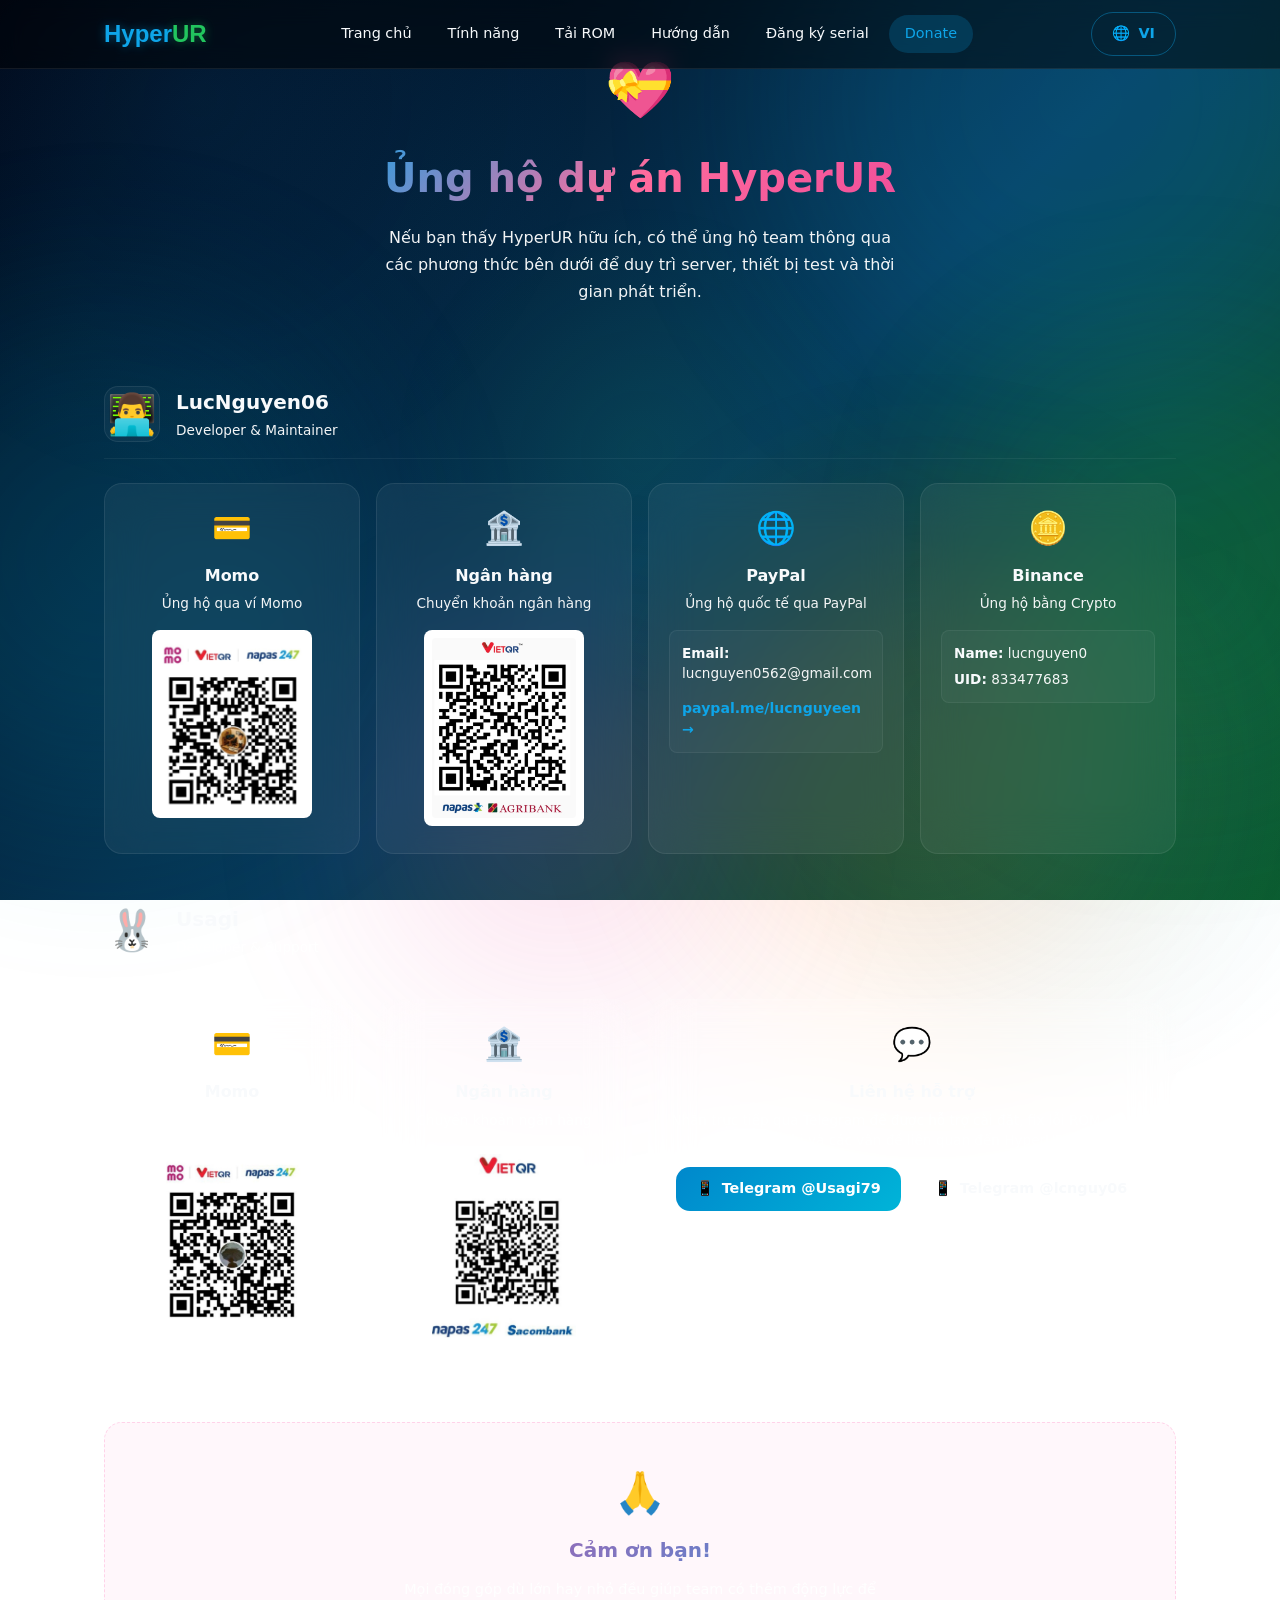
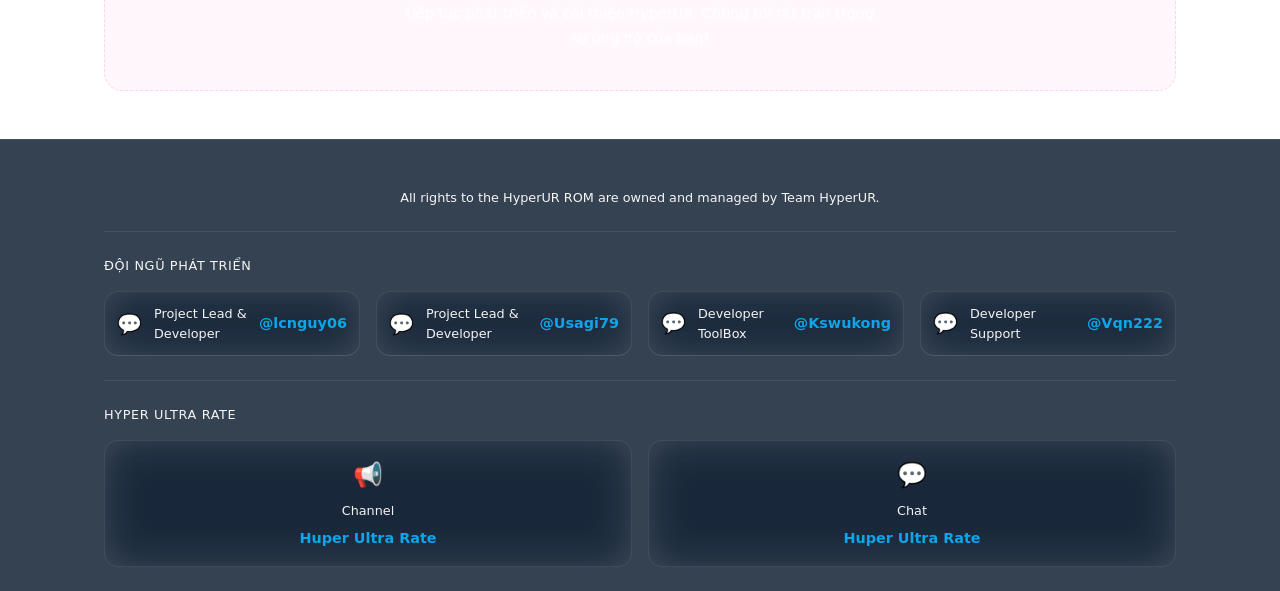
==== commit 36934c61: "rio" ====
--- a/donate.html
+++ b/donate.html
@@ -205,17 +205,6 @@
     <!-- Footer -->
     </main>
     <footer class="footer">
-      <div class="container footer-inner">
-        <p>© <span id="year"></span> <span data-i18n="footer.copyright">HyperUR. Phiên bản demo trang giới thiệu.</span></p>
-        <div class="footer-links">
-          <a href="index.html" data-i18n="nav.home">Trang chủ</a>
-          <a href="features.html" data-i18n="nav.features">Tính năng</a>
-          <a href="downloads.html" data-i18n="nav.download">Tải ROM</a>
-          <a href="guide.html" data-i18n="nav.guide">Hướng dẫn</a>
-          <a href="donate.html" data-i18n="nav.donate">Donate</a>
-          <a href="serial.html" data-i18n="nav.serial">Đăng ký serial</a>
-        </div>
-      </div>
       <div class="container">
         <div class="footer-top">
           <p class="footer-copyright">All rights to the HyperUR ROM are owned and managed by Team HyperUR.</p>
--- a/styles.css
+++ b/styles.css
@@ -4,25 +4,25 @@
 
 /* ---------- Variables ---------- */
 :root {
-  --bg: #0a0a0a;
-  --bg-alt: #111111;
-  --bg-soft: #1a1a1a;
-  --text: #ffffff;
-  --text-soft: #b0b0b0;
-  --primary: #00ff88;
-  --primary-soft: rgba(0, 255, 136, 0.15);
-  --primary-strong: #00ff88;
-  --border: #1a1a1a;
-  --shadow: 0 18px 45px rgba(0, 0, 0, 0.8);
-
-  --accent-blue: #00ff88;
-  --accent-cyan: #00ffcc;
-  --accent-green: #00ff88;
-  --accent-lime: #88ff00;
-  --accent-red: #ff4444;
-  --accent-yellow: #ffdd00;
-  --accent-pink: #ff00ff;
-  --accent-orange: #ff8800;
+  --bg: #020617;
+  --bg-alt: #031327;
+  --bg-soft: rgba(255, 255, 255, 0.05);
+  --text: #f8fafc;
+  --text-soft: rgba(255, 255, 255, 0.95);
+  --primary: #0ea5e9;
+  --primary-soft: rgba(14, 165, 233, 0.15);
+  --primary-strong: #06b6d4;
+  --border: rgba(255, 255, 255, 0.08);
+  --shadow: 0 18px 45px rgba(0, 0, 0, 0.5);
+
+  --accent-blue: #0ea5e9;
+  --accent-cyan: #06b6d4;
+  --accent-green: #22c55e;
+  --accent-lime: #84cc16;
+  --accent-red: #ef4444;
+  --accent-yellow: #eab308;
+  --accent-pink: #ec4899;
+  --accent-orange: #f97316;
 
   --radius-sm: 8px;
   --radius-md: 14px;
@@ -53,7 +53,15 @@
 body {
   min-height: 100vh;
   font-family: system-ui, -apple-system, BlinkMacSystemFont, 'Segoe UI', sans-serif;
-  background: var(--bg);
+  background: linear-gradient(
+    135deg,
+    #020617 0%,
+    #031B34 25%,
+    #063B5B 55%,
+    #0A4D3A 80%,
+    #0D5C2F 100%
+  );
+  background-attachment: fixed;
   color: var(--text);
   line-height: 1.5;
   display: flex;
@@ -134,19 +142,19 @@
   font-family: 'Orbitron', sans-serif;
   font-size: 1.5rem;
   font-weight: 900;
-  color: #00ff88;
-  text-shadow: 0 0 10px rgba(0, 255, 136, 0.45);
+  color: #0ea5e9;
+  text-shadow: 0 0 10px rgba(14, 165, 233, 0.45);
   background: none;
 }
 
 .logo-hyper {
-  color: var(--primary);
-  text-shadow: 0 0 10px rgba(0, 255, 136, 0.45);
+  color: #0ea5e9;
+  text-shadow: 0 0 10px rgba(14, 165, 233, 0.45);
 }
 
 .logo-ur {
-  color: var(--primary-strong);
-  text-shadow: 0 0 10px rgba(0, 255, 136, 0.45);
+  color: #22c55e;
+  text-shadow: 0 0 10px rgba(34, 197, 94, 0.45);
 }
 
 .nav {
@@ -168,7 +176,7 @@
 }
 
 .nav-link.active {
-  background: rgba(0, 255, 136, 0.2);
+  background: rgba(14, 165, 233, 0.2);
   color: var(--primary);
 }
 
@@ -237,7 +245,7 @@
 }
 
 .mobile-nav-link.active {
-  background: rgba(0, 255, 136, 0.15);
+  background: rgba(14, 165, 233, 0.15);
   color: var(--primary);
 }
 
@@ -266,27 +274,37 @@
 }
 
 .btn-primary {
-  background: var(--primary);
-  color: #0a0a0a;
-  box-shadow: 0 4px 15px rgba(0, 255, 136, 0.35);
+  background: linear-gradient(
+    90deg,
+    #0ea5e9,
+    #06b6d4,
+    #22c55e
+  );
+  color: #fff;
+  box-shadow: 0 4px 15px rgba(14, 165, 233, 0.35);
 }
 
 .btn-primary:hover {
-  background: #00dd77;
-  box-shadow: 0 6px 20px rgba(0, 255, 136, 0.5);
+  background: linear-gradient(
+    90deg,
+    #38bdf8,
+    #22d3ee,
+    #4ade80
+  );
+  box-shadow: 0 6px 20px rgba(14, 165, 233, 0.5);
   transform: translateY(-1px);
 }
 
 .btn-outline {
-  border: 1.5px solid rgba(0, 255, 136, 0.4);
+  border: 1.5px solid rgba(14, 165, 233, 0.4);
   color: var(--primary);
   background: transparent;
 }
 
 .btn-outline:hover {
   border-color: var(--primary);
-  color: #0a0a0a;
-  background: rgba(0, 255, 136, 0.15);
+  color: #fff;
+  background: rgba(14, 165, 233, 0.15);
 }
 
 .btn-lg {
@@ -296,24 +314,25 @@
 
 /* ---------- Cards ---------- */
 .card {
-  background: var(--bg-soft);
-  border: 1px solid var(--border);
+  background: rgba(255, 255, 255, 0.05);
+  backdrop-filter: blur(20px);
+  border: 1px solid rgba(255, 255, 255, 0.08);
   border-radius: var(--radius-lg);
   padding: 1.5rem;
   transition: all var(--t-normal);
 }
 
 .card:hover {
-  border-color: var(--primary);
-  box-shadow: 0 0 20px rgba(0, 255, 136, 0.2);
+  border-color: rgba(14, 165, 233, 0.5);
+  box-shadow: 0 0 20px rgba(14, 165, 233, 0.2);
 }
 
 /* ---------- Hero ---------- */
 .hero {
-  min-height: 100vh;
-  display: flex;
-  align-items: center;
-  padding: calc(var(--header-h) + 2rem) 0 4rem;
+  min-height: auto;
+  display: flex;
+  align-items: center;
+  padding: calc(var(--header-h) + 2rem) 0 2rem;
 }
 
 .hero-inner {
@@ -324,58 +343,46 @@
   gap: 1.5rem;
 }
 
+.hero-text {
+  display: flex;
+  flex-direction: column;
+  align-items: center;
+  gap: 1.25rem;
+}
+
 .hero-text h1 {
   font-family: 'Orbitron', sans-serif;
-  font-size: clamp(2.5rem, 8vw, 5rem);
+  font-size: clamp(3rem, 10vw, 5.5rem);
   font-weight: 900;
-  margin-bottom: 1rem;
+  line-height: 1.1;
   position: relative;
+  text-shadow: 0 0 60px rgba(14, 165, 233, 0.3);
 }
 
 .hero-text h1 .hyper {
-  background: linear-gradient(135deg, var(--accent-blue), var(--accent-cyan));
+  background: linear-gradient(135deg, #0ea5e9, #06b6d4);
   -webkit-background-clip: text;
   -webkit-text-fill-color: transparent;
   background-clip: text;
 }
 
 .hero-text h1 .mods {
-  background: linear-gradient(135deg, var(--accent-green), var(--accent-lime));
+  background: linear-gradient(135deg, #22c55e, #84cc16);
   -webkit-background-clip: text;
   -webkit-text-fill-color: transparent;
   background-clip: text;
 }
 
-.badge {
-  display: inline-flex;
-  align-items: center;
-  gap: 0.5rem;
-  padding: 0.4rem 1rem;
-  border-radius: var(--radius-full);
-  font-size: 0.85rem;
-  font-weight: 500;
-  background: linear-gradient(135deg, #00ff88, #00ffcc);
-  color: #0a0a0a;
-}
-
-.badge-dot {
-  width: 6px;
-  height: 6px;
-  border-radius: 50%;
-  background: var(--accent-green);
-  animation: pulse 2s ease-in-out infinite;
-}
-
-@keyframes pulse {
-  0%, 100% { opacity: 1; }
-  50% { opacity: 0.4; }
-}
-
 .hero-subtitle {
-  max-width: 600px;
-  font-size: 1.1rem;
-  color: var(--text-soft);
-  line-height: 1.7;
+  max-width: 550px;
+  font-size: 1.05rem;
+  color: var(--text-soft);
+  line-height: 1.8;
+  background: rgba(255, 255, 255, 0.05);
+  backdrop-filter: blur(20px);
+  border: 1px solid rgba(255, 255, 255, 0.08);
+  border-radius: var(--radius-lg);
+  padding: 1.25rem 1.75rem;
 }
 
 .hero-actions {
@@ -388,7 +395,7 @@
 .hero-list {
   display: flex;
   flex-wrap: wrap;
-  gap: 1rem;
+  gap: 0.75rem;
   justify-content: center;
   margin-top: 0.5rem;
 }
@@ -399,20 +406,21 @@
   gap: 0.5rem;
   font-size: 0.9rem;
   color: var(--text);
-  background: var(--bg-soft);
-  border: 1px solid var(--border);
-  border-radius: var(--radius-md);
+  background: rgba(255, 255, 255, 0.05);
+  backdrop-filter: blur(10px);
+  border: 1px solid rgba(255, 255, 255, 0.08);
+  border-radius: var(--radius-full);
   padding: 0.5rem 1rem;
   transition: all var(--t-fast);
 }
 
 .hero-list li:hover {
-  border-color: var(--primary);
-  box-shadow: 0 0 15px rgba(0, 255, 136, 0.15);
+  border-color: rgba(14, 165, 233, 0.4);
+  background: rgba(14, 165, 233, 0.1);
 }
 
 .hero-list li .icon {
-  font-size: 1.1rem;
+  font-size: 1rem;
 }
 
 /* ---------- Features ---------- */
@@ -424,16 +432,17 @@
 }
 
 .feature-card {
-  background: var(--bg-soft);
-  border: 1px solid var(--border);
+  background: rgba(255, 255, 255, 0.05);
+  backdrop-filter: blur(20px);
+  border: 1px solid rgba(255, 255, 255, 0.08);
   border-radius: var(--radius-lg);
   padding: 1.5rem;
   transition: all var(--t-normal);
 }
 
 .feature-card:hover {
-  border-color: var(--primary);
-  box-shadow: 0 0 20px rgba(0, 255, 136, 0.2);
+  border-color: rgba(14, 165, 233, 0.5);
+  box-shadow: 0 0 20px rgba(14, 165, 233, 0.2);
 }
 
 .feature-icon {
@@ -457,6 +466,349 @@
   font-size: 0.9rem;
   color: var(--text-soft);
   line-height: 1.6;
+}
+
+/* ---------- Features Page ---------- */
+.features-hero {
+  padding: calc(var(--header-h) + 3rem) 0 2rem;
+  text-align: center;
+}
+
+.features-hero-content {
+  display: flex;
+  flex-direction: column;
+  align-items: center;
+  gap: 1.25rem;
+  max-width: 720px;
+  margin: 0 auto;
+}
+
+.features-hero-icon {
+  font-size: 3.5rem;
+  filter: drop-shadow(0 0 18px rgba(14, 165, 233, 0.5));
+  animation: floatIcon 3s ease-in-out infinite;
+}
+
+@keyframes floatIcon {
+  0%, 100% { transform: translateY(0); }
+  50% { transform: translateY(-8px); }
+}
+
+.features-hero h1 {
+  font-family: 'Orbitron', sans-serif;
+  font-size: clamp(2rem, 6vw, 3rem);
+  font-weight: 800;
+  background: linear-gradient(135deg, #0ea5e9, #06b6d4, #22c55e);
+  -webkit-background-clip: text;
+  -webkit-text-fill-color: transparent;
+  background-clip: text;
+  line-height: 1.2;
+}
+
+.features-hero-subtitle {
+  font-size: 1.05rem;
+  color: var(--text-soft);
+  line-height: 1.8;
+  max-width: 600px;
+}
+
+/* ---------- Feature Category ---------- */
+.feature-category {
+  margin-bottom: 3rem;
+}
+
+.feature-category:last-of-type {
+  margin-bottom: 0;
+}
+
+.feature-category-header {
+  display: flex;
+  align-items: center;
+  gap: 1rem;
+  margin-bottom: 1.5rem;
+  padding-bottom: 1rem;
+  border-bottom: 1px solid rgba(255, 255, 255, 0.06);
+}
+
+.feature-category-icon {
+  font-size: 2rem;
+  width: 56px;
+  height: 56px;
+  display: flex;
+  align-items: center;
+  justify-content: center;
+  background: var(--primary-soft);
+  border: 1px solid rgba(14, 165, 233, 0.25);
+  border-radius: var(--radius-md);
+  flex-shrink: 0;
+}
+
+.feature-category-header h2 {
+  font-size: 1.4rem;
+  margin-bottom: 0.25rem;
+}
+
+.feature-category-header p {
+  color: var(--text-soft);
+  font-size: 0.9rem;
+}
+
+/* ---------- Feature Items Grid ---------- */
+.feature-items-grid {
+  display: grid;
+  grid-template-columns: repeat(auto-fill, minmax(280px, 1fr));
+  gap: 0.875rem;
+}
+
+.feature-item {
+  display: flex;
+  align-items: center;
+  gap: 0.75rem;
+  padding: 0.875rem 1rem;
+  background: rgba(255, 255, 255, 0.04);
+  border: 1px solid rgba(255, 255, 255, 0.06);
+  border-radius: var(--radius-md);
+  transition: all var(--t-fast);
+  animation: fadeInUp 0.5s ease both;
+}
+
+.feature-item:hover {
+  background: rgba(14, 165, 233, 0.08);
+  border-color: rgba(14, 165, 233, 0.3);
+  transform: translateX(4px);
+}
+
+.feature-item-check {
+  display: inline-flex;
+  align-items: center;
+  justify-content: center;
+  width: 22px;
+  height: 22px;
+  border-radius: 50%;
+  background: linear-gradient(135deg, #0ea5e9, #22c55e);
+  color: #fff;
+  font-size: 0.75rem;
+  font-weight: 700;
+  flex-shrink: 0;
+}
+
+.feature-item-text {
+  font-size: 0.92rem;
+  color: var(--text);
+  line-height: 1.4;
+}
+
+/* ---------- Modded Apps Grid ---------- */
+.modded-apps-grid {
+  display: grid;
+  grid-template-columns: repeat(auto-fill, minmax(160px, 1fr));
+  gap: 1rem;
+}
+
+.modded-app-item {
+  display: flex;
+  flex-direction: column;
+  align-items: center;
+  gap: 0.5rem;
+  padding: 1.25rem 1rem;
+  background: rgba(255, 255, 255, 0.04);
+  border: 1px solid rgba(255, 255, 255, 0.06);
+  border-radius: var(--radius-md);
+  text-align: center;
+  transition: all var(--t-fast);
+  animation: fadeInUp 0.5s ease both;
+}
+
+.modded-app-item:hover {
+  background: rgba(14, 165, 233, 0.08);
+  border-color: rgba(14, 165, 233, 0.3);
+  transform: translateY(-4px);
+}
+
+.modded-app-icon {
+  font-size: 2rem;
+  filter: drop-shadow(0 0 8px rgba(14, 165, 233, 0.3));
+}
+
+.modded-app-name {
+  font-size: 0.85rem;
+  font-weight: 500;
+  color: var(--text);
+  line-height: 1.3;
+}
+
+/* ---------- Feature Highlights ---------- */
+.features-highlights {
+  display: grid;
+  grid-template-columns: repeat(auto-fit, minmax(240px, 1fr));
+  gap: 1.25rem;
+  margin: 3rem 0;
+}
+
+.highlight-card {
+  display: flex;
+  flex-direction: column;
+  align-items: flex-start;
+  gap: 0.75rem;
+  padding: 1.5rem;
+  background: rgba(255, 255, 255, 0.04);
+  border: 1px solid rgba(255, 255, 255, 0.08);
+  border-radius: var(--radius-lg);
+  transition: all var(--t-normal);
+  position: relative;
+  overflow: hidden;
+}
+
+.highlight-card::before {
+  content: "";
+  position: absolute;
+  inset: 0;
+  background: linear-gradient(135deg, rgba(14, 165, 233, 0.1), transparent 60%);
+  opacity: 0;
+  transition: opacity var(--t-normal);
+}
+
+.highlight-card:hover {
+  border-color: rgba(14, 165, 233, 0.4);
+  transform: translateY(-4px);
+  box-shadow: 0 12px 30px rgba(14, 165, 233, 0.15);
+}
+
+.highlight-card:hover::before {
+  opacity: 1;
+}
+
+.highlight-card > * {
+  position: relative;
+  z-index: 1;
+}
+
+.highlight-icon {
+  width: 52px;
+  height: 52px;
+  display: flex;
+  align-items: center;
+  justify-content: center;
+  font-size: 1.75rem;
+  background: linear-gradient(135deg, rgba(14, 165, 233, 0.2), rgba(34, 197, 94, 0.2));
+  border-radius: var(--radius-md);
+  margin-bottom: 0.25rem;
+}
+
+.highlight-card h3 {
+  font-size: 1.1rem;
+  font-weight: 700;
+}
+
+.highlight-card p {
+  font-size: 0.9rem;
+  color: var(--text-soft);
+  line-height: 1.6;
+}
+
+/* ---------- Features CTA ---------- */
+.features-cta {
+  display: flex;
+  flex-direction: column;
+  align-items: center;
+  gap: 1rem;
+  text-align: center;
+  padding: 3rem 2rem;
+  margin-top: 3rem;
+  background: linear-gradient(
+    135deg,
+    rgba(14, 165, 233, 0.1),
+    rgba(34, 197, 94, 0.08)
+  );
+  border: 1px solid rgba(14, 165, 233, 0.25);
+  border-radius: var(--radius-lg);
+}
+
+.features-cta h3 {
+  font-size: 1.6rem;
+  font-weight: 700;
+}
+
+.features-cta p {
+  color: var(--text-soft);
+  font-size: 1rem;
+  max-width: 480px;
+}
+
+.features-cta .btn {
+  margin-top: 0.5rem;
+}
+
+/* ---------- Features Page Animations ---------- */
+@keyframes fadeInUp {
+  from {
+    opacity: 0;
+    transform: translateY(10px);
+  }
+  to {
+    opacity: 1;
+    transform: translateY(0);
+  }
+}
+
+/* ---------- Features Page Responsive ---------- */
+@media (max-width: 768px) {
+  .features-hero {
+    padding: calc(var(--header-h) + 2rem) 0 1.5rem;
+  }
+
+  .features-hero-icon {
+    font-size: 3rem;
+  }
+
+  .features-hero-subtitle {
+    font-size: 0.95rem;
+  }
+
+  .feature-category-header {
+    gap: 0.75rem;
+  }
+
+  .feature-category-icon {
+    width: 48px;
+    height: 48px;
+    font-size: 1.6rem;
+  }
+
+  .feature-category-header h2 {
+    font-size: 1.2rem;
+  }
+
+  .features-highlights {
+    grid-template-columns: 1fr;
+    margin: 2rem 0;
+  }
+
+  .features-cta {
+    padding: 2rem 1.5rem;
+  }
+
+  .features-cta h3 {
+    font-size: 1.3rem;
+  }
+}
+
+@media (max-width: 480px) {
+  .feature-items-grid {
+    grid-template-columns: 1fr;
+  }
+
+  .modded-apps-grid {
+    grid-template-columns: repeat(2, 1fr);
+  }
+
+  .modded-app-item {
+    padding: 1rem 0.75rem;
+  }
+
+  .modded-app-icon {
+    font-size: 1.6rem;
+  }
 }
 
 /* ---------- Downloads ---------- */
@@ -573,16 +925,17 @@
 .device-card {
   flex: 0 0 300px;
   scroll-snap-align: start;
-  background: var(--bg-soft);
-  border: 1px solid var(--border);
+  background: rgba(255, 255, 255, 0.05);
+  backdrop-filter: blur(20px);
+  border: 1px solid rgba(255, 255, 255, 0.08);
   border-radius: var(--radius-lg);
   padding: 1.5rem;
   transition: all var(--t-normal);
 }
 
 .device-card:hover {
-  border-color: var(--primary);
-  box-shadow: 0 0 20px rgba(0, 255, 136, 0.2);
+  border-color: rgba(14, 165, 233, 0.5);
+  box-shadow: 0 0 20px rgba(14, 165, 233, 0.2);
 }
 
 .device-card h3 {
@@ -612,11 +965,6 @@
   font-weight: 600;
 }
 
-.tag-stable {
-  background: rgba(34, 197, 94, 0.2);
-  color: var(--accent-green);
-}
-
 .tag-beta {
   background: rgba(234, 179, 8, 0.2);
   color: var(--accent-yellow);
@@ -631,10 +979,917 @@
   width: 100%;
 }
 
+/* ---------- Downloads Page ---------- */
+.downloads-hero-content {
+  display: flex;
+  flex-direction: column;
+  align-items: center;
+  gap: 1rem;
+  max-width: 720px;
+  margin: 0 auto;
+  text-align: center;
+}
+
+.downloads-hero h1 {
+  font-family: 'Orbitron', sans-serif;
+  font-size: clamp(2rem, 6vw, 3rem);
+  font-weight: 800;
+  background: linear-gradient(135deg, #0ea5e9, #06b6d4, #22c55e);
+  -webkit-background-clip: text;
+  -webkit-text-fill-color: transparent;
+  background-clip: text;
+  line-height: 1.2;
+  margin-bottom: 0.25rem;
+}
+
+.downloads-hero-subtitle {
+  font-size: 1.05rem;
+  color: var(--text-soft);
+  line-height: 1.8;
+  max-width: 620px;
+  margin: 0 auto;
+}
+
+/* ---------- Search & Filter ---------- */
+.search-input:focus {
+  box-shadow: 0 0 0 3px rgba(14, 165, 233, 0.15);
+}
+
+.filter-info {
+  display: inline-flex;
+  align-items: center;
+  padding: 0.5rem 1rem;
+  background: var(--primary-soft);
+  border: 1px solid rgba(14, 165, 233, 0.25);
+  border-radius: var(--radius-full);
+  color: var(--primary);
+  font-size: 0.85rem;
+  font-weight: 600;
+  white-space: nowrap;
+}
+
+/* ---------- Slider Header ---------- */
+.slider-header {
+  display: flex;
+  align-items: center;
+  justify-content: space-between;
+  flex-wrap: wrap;
+  gap: 1rem;
+  margin-bottom: 2rem;
+}
+
+.slider-header h2 {
+  font-size: 1.5rem;
+  font-weight: 700;
+  margin: 0;
+}
+
+/* ---------- Mobile Category Menu ---------- */
+.mobile-category-menu {
+  position: relative;
+  display: none;
+}
+
+.mobile-category-btn {
+  display: inline-flex;
+  align-items: center;
+  gap: 0.5rem;
+  padding: 0.55rem 1rem;
+  background: var(--bg-soft);
+  border: 1px solid var(--border);
+  border-radius: var(--radius-full);
+  color: var(--text);
+  font-size: 0.9rem;
+  font-weight: 500;
+  transition: all var(--t-fast);
+}
+
+.mobile-category-btn:hover {
+  border-color: var(--primary);
+  background: rgba(14, 165, 233, 0.1);
+}
+
+.mobile-category-icon {
+  font-size: 1rem;
+  line-height: 1;
+}
+
+.mobile-category-label {
+  font-weight: 600;
+}
+
+.mobile-category-arrow {
+  font-size: 0.65rem;
+  opacity: 0.7;
+  transition: transform var(--t-fast);
+}
+
+.mobile-category-dropdown {
+  position: absolute;
+  top: calc(100% + 0.5rem);
+  right: 0;
+  min-width: 180px;
+  background: rgba(3, 19, 39, 0.95);
+  border: 1px solid var(--border);
+  border-radius: var(--radius-md);
+  padding: 0.4rem;
+  display: flex;
+  flex-direction: column;
+  gap: 0.15rem;
+  z-index: 20;
+  box-shadow: 0 12px 30px rgba(0, 0, 0, 0.5);
+  backdrop-filter: blur(20px);
+}
+
+.mobile-category-option {
+  text-align: left;
+  padding: 0.55rem 0.85rem;
+  border-radius: var(--radius-sm);
+  font-size: 0.9rem;
+  color: var(--text-soft);
+  transition: all var(--t-fast);
+  cursor: pointer;
+}
+
+.mobile-category-option:hover {
+  background: rgba(14, 165, 233, 0.1);
+  color: var(--text);
+}
+
+.mobile-category-option.active {
+  background: var(--primary);
+  color: #fff;
+  font-weight: 600;
+}
+
+/* ---------- Slider Wrapper & Arrows ---------- */
+.device-slider-wrapper {
+  position: relative;
+  display: flex;
+  align-items: center;
+  gap: 0.75rem;
+}
+
+.device-slider {
+  flex: 1;
+  min-width: 0;
+}
+
+.slider-arrow {
+  flex-shrink: 0;
+  width: 44px;
+  height: 44px;
+  border-radius: 50%;
+  background: var(--bg-soft);
+  border: 1px solid var(--border);
+  color: var(--primary);
+  font-size: 1.5rem;
+  font-weight: 700;
+  display: flex;
+  align-items: center;
+  justify-content: center;
+  transition: all var(--t-fast);
+  z-index: 5;
+  line-height: 1;
+}
+
+.slider-arrow:hover {
+  background: var(--primary);
+  color: #fff;
+  border-color: var(--primary);
+  box-shadow: 0 0 20px rgba(14, 165, 233, 0.4);
+  transform: scale(1.05);
+}
+
+.slider-arrow:active {
+  transform: scale(0.95);
+}
+
+.slider-arrow span {
+  display: block;
+  line-height: 1;
+  margin-top: -2px;
+}
+
+/* ---------- Device Card (new structure) ---------- */
+.device-card {
+  flex: 0 0 280px;
+  scroll-snap-align: start;
+  background: rgba(255, 255, 255, 0.04);
+  border: 1px solid rgba(255, 255, 255, 0.08);
+  border-radius: var(--radius-lg);
+  overflow: hidden;
+  display: flex;
+  flex-direction: column;
+  transition: all var(--t-normal);
+  animation: deviceCardIn 0.45s ease both;
+}
+
+.device-card:hover {
+  border-color: rgba(14, 165, 233, 0.5);
+  box-shadow: 0 8px 30px rgba(14, 165, 233, 0.2);
+  transform: translateY(-4px);
+}
+
+.device-card-image {
+  position: relative;
+  width: 100%;
+  aspect-ratio: 16 / 10;
+  background: linear-gradient(135deg, rgba(14, 165, 233, 0.08), rgba(34, 197, 94, 0.06));
+  display: flex;
+  align-items: center;
+  justify-content: center;
+  overflow: hidden;
+  border-bottom: 1px solid rgba(255, 255, 255, 0.06);
+}
+
+.device-card-image img {
+  width: 100%;
+  height: 100%;
+  object-fit: contain;
+  display: block;
+  padding: 0.5rem;
+}
+
+.device-fallback-icon {
+  display: flex;
+  align-items: center;
+  justify-content: center;
+  font-size: 3.25rem;
+  filter: drop-shadow(0 0 16px rgba(14, 165, 233, 0.4));
+}
+
+.device-card-status {
+  position: absolute;
+  top: 0.65rem;
+  left: 0.65rem;
+  z-index: 2;
+}
+
+.device-card-info {
+  padding: 1rem 1.25rem 0.5rem;
+  display: flex;
+  flex-direction: column;
+  gap: 0.3rem;
+}
+
+.device-card-title {
+  font-size: 0.98rem;
+  font-weight: 700;
+  color: var(--text);
+  line-height: 1.3;
+  margin: 0;
+  display: -webkit-box;
+  -webkit-line-clamp: 2;
+  line-clamp: 2;
+  -webkit-box-orient: vertical;
+  overflow: hidden;
+  min-height: 2.6em;
+}
+
+.device-card-codename {
+  font-size: 0.72rem;
+  color: #ffffff;
+  font-family: ui-monospace, 'JetBrains Mono', 'Courier New', monospace;
+  letter-spacing: 0.06em;
+  text-transform: uppercase;
+  font-weight: 600;
+}
+
+.device-card-footer {
+  padding: 0.75rem 1.25rem 1.15rem;
+  margin-top: auto;
+}
+
+.btn-download {
+  display: flex;
+  align-items: center;
+  justify-content: center;
+  gap: 0.5rem;
+  width: 100%;
+  padding: 0.7rem 1rem;
+  background: linear-gradient(135deg, #0ea5e9, #06b6d4);
+  color: #fff;
+  border-radius: var(--radius-md);
+  font-size: 0.9rem;
+  font-weight: 600;
+  text-decoration: none;
+  transition: all var(--t-fast);
+  box-shadow: 0 4px 14px rgba(14, 165, 233, 0.35);
+}
+
+.btn-download:hover {
+  background: linear-gradient(135deg, #38bdf8, #22d3ee);
+  box-shadow: 0 6px 20px rgba(14, 165, 233, 0.5);
+  transform: translateY(-1px);
+}
+
+.btn-download span {
+  font-size: 1rem;
+}
+
+.text-muted {
+  display: block;
+  text-align: center;
+  font-size: 0.85rem;
+  color: var(--text-soft);
+  font-style: italic;
+  padding: 0.5rem 0;
+}
+
+/* ---------- No Results ---------- */
+.no-results {
+  text-align: center;
+  padding: 3rem 1rem;
+  color: var(--text-soft);
+  font-size: 1rem;
+}
+
+.no-results p {
+  margin: 0;
+}
+
+/* ---------- Info Cards Row ---------- */
+.info-cards-row {
+  display: grid;
+  grid-template-columns: repeat(auto-fit, minmax(260px, 1fr));
+  gap: 1.25rem;
+  margin-top: 3rem;
+}
+
+.guide-card,
+.info-card,
+.support-card {
+  display: flex;
+  flex-direction: column;
+  gap: 0.5rem;
+}
+
+.guide-card h3,
+.info-card h3,
+.support-card h3 {
+  font-size: 1.05rem;
+  font-weight: 700;
+  margin: 0 0 0.4rem;
+}
+
+.guide-list {
+  list-style: none;
+  padding: 0;
+  margin: 0;
+  counter-reset: step;
+  display: flex;
+  flex-direction: column;
+  gap: 0.6rem;
+}
+
+.guide-list li {
+  position: relative;
+  padding-left: 2rem;
+  font-size: 0.9rem;
+  color: var(--text-soft);
+  line-height: 1.5;
+  counter-increment: step;
+}
+
+.guide-list li::before {
+  content: counter(step);
+  position: absolute;
+  left: 0;
+  top: 1px;
+  width: 22px;
+  height: 22px;
+  border-radius: 50%;
+  background: linear-gradient(135deg, #0ea5e9, #22c55e);
+  color: #fff;
+  font-size: 0.7rem;
+  font-weight: 700;
+  display: flex;
+  align-items: center;
+  justify-content: center;
+}
+
+.guide-warning {
+  margin-top: 0.75rem;
+  padding: 0.75rem 1rem;
+  background: rgba(239, 68, 68, 0.08);
+  border: 1px solid rgba(239, 68, 68, 0.25);
+  border-radius: var(--radius-md);
+  color: var(--accent-red);
+  font-size: 0.85rem;
+  line-height: 1.5;
+  font-weight: 600;
+}
+
+/* ---------- Guide Page Styles ---------- */
+.guide-hero {
+  padding: 4rem 0 3rem;
+  text-align: center;
+  position: relative;
+}
+
+.guide-hero::before {
+  content: '';
+  position: absolute;
+  top: 50%;
+  left: 50%;
+  transform: translate(-50%, -50%);
+  width: 500px;
+  height: 300px;
+  background: radial-gradient(ellipse, rgba(14, 165, 233, 0.15) 0%, transparent 70%);
+  pointer-events: none;
+}
+
+.guide-hero-content {
+  position: relative;
+  z-index: 1;
+}
+
+.guide-hero h1 {
+  font-size: clamp(1.8rem, 5vw, 2.8rem);
+  font-weight: 800;
+  background: linear-gradient(135deg, #fff 0%, #38bdf8 50%, #06b6d4 100%);
+  -webkit-background-clip: text;
+  -webkit-text-fill-color: transparent;
+  background-clip: text;
+  margin-bottom: 1rem;
+  letter-spacing: -0.02em;
+}
+
+.guide-hero p {
+  font-size: 1.05rem;
+  color: var(--text-soft);
+  max-width: 680px;
+  margin: 0 auto;
+  line-height: 1.6;
+}
+
+.guide-toc {
+  margin-bottom: 2rem;
+  padding: 1.5rem;
+  background: linear-gradient(135deg, rgba(14, 165, 233, 0.08) 0%, rgba(6, 182, 212, 0.05) 100%);
+  border: 1px solid rgba(14, 165, 233, 0.2);
+}
+
+.guide-toc h2 {
+  font-size: 1.15rem;
+  font-weight: 700;
+  color: var(--primary);
+  margin-bottom: 1rem;
+  display: flex;
+  align-items: center;
+  gap: 0.5rem;
+}
+
+.toc-list {
+  display: grid;
+  grid-template-columns: repeat(auto-fit, minmax(200px, 1fr));
+  gap: 0.6rem;
+  list-style: none;
+  padding: 0;
+  margin: 0;
+  counter-reset: toc;
+}
+
+.toc-list li {
+  counter-increment: toc;
+  position: relative;
+}
+
+.toc-list a {
+  display: flex;
+  align-items: center;
+  gap: 0.6rem;
+  padding: 0.65rem 1rem;
+  background: rgba(255, 255, 255, 0.03);
+  border: 1px solid rgba(255, 255, 255, 0.06);
+  border-radius: var(--radius-sm);
+  color: var(--text-soft);
+  font-size: 0.88rem;
+  transition: all var(--t-fast);
+}
+
+.toc-list a::before {
+  content: counter(toc);
+  display: flex;
+  align-items: center;
+  justify-content: center;
+  width: 22px;
+  height: 22px;
+  min-width: 22px;
+  border-radius: 50%;
+  background: linear-gradient(135deg, var(--primary) 0%, var(--primary-strong) 100%);
+  color: #fff;
+  font-size: 0.7rem;
+  font-weight: 700;
+}
+
+.toc-list a:hover {
+  background: rgba(14, 165, 233, 0.12);
+  border-color: rgba(14, 165, 233, 0.3);
+  color: #fff;
+  transform: translateX(4px);
+}
+
+.guide-section {
+  margin-bottom: 1.5rem;
+  padding: 1.75rem;
+  background: rgba(255, 255, 255, 0.02);
+  border: 1px solid var(--border);
+  border-radius: var(--radius-lg);
+  transition: all var(--t-normal);
+}
+
+.guide-section:hover {
+  border-color: rgba(14, 165, 233, 0.15);
+  box-shadow: 0 8px 32px rgba(0, 0, 0, 0.3);
+}
+
+.guide-section-header {
+  display: flex;
+  align-items: flex-start;
+  gap: 1rem;
+  margin-bottom: 1.5rem;
+  padding-bottom: 1rem;
+  border-bottom: 1px solid rgba(255, 255, 255, 0.06);
+}
+
+.guide-section-icon {
+  font-size: 1.8rem;
+  line-height: 1;
+  filter: drop-shadow(0 0 12px rgba(14, 165, 233, 0.4));
+}
+
+.guide-section-header h2 {
+  font-size: 1.25rem;
+  font-weight: 700;
+  color: var(--text);
+  margin: 0 0 0.25rem;
+  letter-spacing: -0.01em;
+}
+
+.guide-section-header p {
+  font-size: 0.88rem;
+  color: var(--text-soft);
+  opacity: 0.8;
+  margin: 0;
+}
+
+.guide-section-content h3 {
+  font-size: 1rem;
+  font-weight: 700;
+  color: var(--primary);
+  margin: 1.5rem 0 0.75rem;
+  display: flex;
+  align-items: center;
+  gap: 0.4rem;
+}
+
+.guide-section-content h3::before {
+  content: '';
+  display: block;
+  width: 4px;
+  height: 1em;
+  background: linear-gradient(180deg, var(--primary) 0%, var(--primary-strong) 100%);
+  border-radius: 2px;
+}
+
+.guide-code {
+  margin: 1rem 0;
+  padding: 1rem 1.25rem;
+  background: rgba(0, 0, 0, 0.4);
+  border: 1px solid rgba(14, 165, 233, 0.15);
+  border-left: 3px solid var(--primary);
+  border-radius: var(--radius-sm);
+  overflow-x: auto;
+}
+
+.guide-code code {
+  font-family: ui-monospace, 'JetBrains Mono', 'Courier New', monospace;
+  font-size: 0.88rem;
+  color: #38bdf8;
+  line-height: 1.5;
+  white-space: pre;
+}
+
+.guide-info {
+  margin-top: 1rem;
+  padding: 1rem 1.25rem;
+  background: rgba(34, 197, 94, 0.08);
+  border: 1px solid rgba(34, 197, 94, 0.2);
+  border-radius: var(--radius-md);
+  color: var(--accent-green);
+  font-size: 0.88rem;
+  line-height: 1.6;
+}
+
+.guide-error-item {
+  padding: 1.25rem;
+  background: rgba(239, 68, 68, 0.05);
+  border: 1px solid rgba(239, 68, 68, 0.15);
+  border-radius: var(--radius-md);
+  margin-bottom: 1rem;
+}
+
+.guide-error-item:last-child {
+  margin-bottom: 0;
+}
+
+.guide-error-item h3 {
+  font-size: 0.98rem;
+  font-weight: 700;
+  color: var(--accent-red);
+  margin: 0 0 0.75rem;
+}
+
+.guide-error-item p {
+  font-size: 0.88rem;
+  color: var(--text-soft);
+  margin: 0 0 0.5rem;
+  line-height: 1.5;
+}
+
+.guide-error-item p:last-child {
+  margin-bottom: 0;
+}
+
+.guide-error-item strong {
+  color: var(--text);
+  font-weight: 600;
+}
+
+.guide-faq-item {
+  padding: 1.25rem;
+  background: rgba(255, 255, 255, 0.02);
+  border: 1px solid rgba(255, 255, 255, 0.06);
+  border-radius: var(--radius-md);
+  margin-bottom: 1rem;
+}
+
+.guide-faq-item:last-child {
+  margin-bottom: 0;
+}
+
+.guide-faq-item h3 {
+  font-size: 0.95rem;
+  font-weight: 700;
+  color: var(--primary);
+  margin: 0 0 0.5rem;
+}
+
+.guide-faq-item p {
+  font-size: 0.88rem;
+  color: var(--text-soft);
+  margin: 0;
+  line-height: 1.6;
+}
+
+.guide-cta {
+  margin-top: 3rem;
+  padding: 2.5rem;
+  text-align: center;
+  background: linear-gradient(135deg, rgba(14, 165, 233, 0.12) 0%, rgba(6, 182, 212, 0.08) 100%);
+  border: 1px solid rgba(14, 165, 233, 0.25);
+  border-radius: var(--radius-lg);
+  position: relative;
+  overflow: hidden;
+}
+
+.guide-cta::before {
+  content: '';
+  position: absolute;
+  top: -50%;
+  left: -50%;
+  width: 200%;
+  height: 200%;
+  background: radial-gradient(ellipse at center, rgba(14, 165, 233, 0.1) 0%, transparent 50%);
+  pointer-events: none;
+}
+
+.guide-cta h3 {
+  font-size: 1.5rem;
+  font-weight: 800;
+  color: var(--text);
+  margin: 0 0 0.5rem;
+  position: relative;
+}
+
+.guide-cta p {
+  font-size: 1rem;
+  color: var(--text-soft);
+  margin: 0 0 1.5rem;
+  position: relative;
+}
+
+.guide-cta-buttons {
+  display: flex;
+  flex-wrap: wrap;
+  justify-content: center;
+  gap: 1rem;
+  position: relative;
+}
+
+.guide-cta .btn-lg {
+  padding: 0.9rem 2rem;
+  font-size: 1rem;
+}
+
+/* ---------- Responsive Guide ---------- */
+@media (max-width: 768px) {
+  .guide-hero {
+    padding: 3rem 0 2rem;
+  }
+  
+  .guide-section {
+    padding: 1.25rem;
+  }
+  
+  .guide-section-header {
+    flex-direction: column;
+    align-items: flex-start;
+    gap: 0.75rem;
+  }
+  
+  .guide-section-icon {
+    font-size: 1.5rem;
+  }
+  
+  .toc-list {
+    grid-template-columns: 1fr;
+  }
+  
+  .guide-cta {
+    padding: 2rem 1.25rem;
+  }
+  
+  .guide-cta-buttons {
+    flex-direction: column;
+  }
+  
+  .guide-cta .btn-lg {
+    width: 100%;
+  }
+}
+
+.info-list {
+  list-style: none;
+  padding: 0;
+  margin: 0;
+  display: flex;
+  flex-direction: column;
+  gap: 0.5rem;
+}
+
+.info-list li {
+  font-size: 0.9rem;
+  color: var(--text-soft);
+  padding: 0.55rem 0.85rem;
+  background: rgba(255, 255, 255, 0.03);
+  border-radius: var(--radius-sm);
+  border-left: 2px solid var(--primary);
+}
+
+.info-list strong {
+  color: var(--text);
+  font-weight: 600;
+  margin-right: 0.25rem;
+}
+
+.support-card p {
+  font-size: 0.9rem;
+  color: var(--text-soft);
+  line-height: 1.5;
+  margin: 0;
+}
+
+.support-actions {
+  display: flex;
+  flex-wrap: wrap;
+  gap: 0.5rem;
+  margin-top: 0.75rem;
+}
+
+.btn-contact {
+  display: inline-flex;
+  align-items: center;
+  justify-content: center;
+  padding: 0.55rem 1rem;
+  background: linear-gradient(135deg, #0ea5e9, #06b6d4);
+  color: #fff;
+  border-radius: var(--radius-full);
+  font-size: 0.85rem;
+  font-weight: 600;
+  text-decoration: none;
+  transition: all var(--t-fast);
+  box-shadow: 0 4px 12px rgba(14, 165, 233, 0.3);
+}
+
+.btn-contact:hover {
+  background: linear-gradient(135deg, #38bdf8, #22d3ee);
+  box-shadow: 0 6px 18px rgba(14, 165, 233, 0.45);
+  transform: translateY(-1px);
+}
+
+.btn-contact-secondary {
+  background: rgba(255, 255, 255, 0.05);
+  border: 1px solid rgba(14, 165, 233, 0.3);
+  color: var(--primary);
+  box-shadow: none;
+}
+
+.btn-contact-secondary:hover {
+  background: rgba(14, 165, 233, 0.1);
+  border-color: var(--primary);
+  color: var(--primary);
+  box-shadow: 0 0 16px rgba(14, 165, 233, 0.2);
+  transform: translateY(-1px);
+}
+
+/* ---------- Card Animation ---------- */
+@keyframes deviceCardIn {
+  from {
+    opacity: 0;
+    transform: translateY(10px);
+  }
+  to {
+    opacity: 1;
+    transform: translateY(0);
+  }
+}
+
+/* ---------- Downloads Page Responsive ---------- */
+@media (max-width: 768px) {
+  .downloads-hero {
+    padding: calc(var(--header-h) + 2rem) 0 1.5rem;
+  }
+
+  .downloads-hero h1 {
+    font-size: 2rem;
+  }
+
+  .downloads-hero-subtitle {
+    font-size: 0.95rem;
+  }
+
+  .search-filter-bar {
+    flex-direction: column;
+    align-items: stretch;
+  }
+
+  .filter-info {
+    align-self: flex-start;
+  }
+
+  .slider-header h2 {
+    font-size: 1.2rem;
+  }
+
+  .category-tabs {
+    display: none;
+  }
+
+  .mobile-category-menu {
+    display: block;
+  }
+
+  .slider-arrow {
+    display: none;
+  }
+
+  .device-card {
+    flex: 0 0 260px;
+  }
+
+  .info-cards-row {
+    grid-template-columns: 1fr;
+    margin-top: 2rem;
+  }
+}
+
+@media (max-width: 480px) {
+  .downloads-hero h1 {
+    font-size: 1.65rem;
+  }
+
+  .search-input {
+    font-size: 0.875rem;
+    padding: 0.65rem 1rem 0.65rem 2.5rem;
+  }
+
+  .device-card {
+    flex: 0 0 240px;
+  }
+
+  .device-card-title {
+    font-size: 0.92rem;
+  }
+}
+
 /* ---------- Footer ---------- */
 .footer {
-  background: var(--bg-alt);
-  border-top: 1px solid var(--border);
+  background: rgba(3, 19, 39, 0.8);
+  backdrop-filter: blur(20px);
+  border-top: 1px solid rgba(255, 255, 255, 0.08);
   padding: 3rem 0 1.5rem;
   margin-top: auto;
 }
@@ -662,6 +1917,17 @@
 
 .footer-links a:hover {
   color: var(--primary);
+}
+
+.footer-top {
+  text-align: center;
+  margin-bottom: 1rem;
+}
+
+.footer-copyright {
+  font-size: 0.8rem;
+  color: var(--text-soft);
+  margin: 0;
 }
 
 .footer-divider {
@@ -689,13 +1955,16 @@
   align-items: center;
   gap: 0.75rem;
   padding: 0.75rem;
-  background: var(--bg-soft);
+  background: rgba(255, 255, 255, 0.05);
+  backdrop-filter: blur(20px);
+  border: 1px solid rgba(255, 255, 255, 0.08);
   border-radius: var(--radius-md);
   transition: all var(--t-fast);
 }
 
 .footer-team-card:hover {
-  background: rgba(168, 85, 247, 0.1);
+  background: rgba(14, 165, 233, 0.1);
+  border-color: rgba(14, 165, 233, 0.3);
 }
 
 .footer-team-icon {
@@ -725,11 +1994,16 @@
 
   .hero {
     min-height: auto;
-    padding: calc(var(--header-h) + 3rem) 0 3rem;
+    padding: calc(var(--header-h) + 2rem) 0 2rem;
   }
 
   .hero-text h1 {
-    font-size: 2.5rem;
+    font-size: clamp(2rem, 10vw, 3rem);
+  }
+
+  .hero-subtitle {
+    font-size: 0.95rem;
+    padding: 1rem 1.25rem;
   }
 
   .hero-actions {
@@ -792,11 +2066,17 @@
   max-width: 1200px;
   margin: 2rem auto;
   overflow: hidden;
+  border-radius: var(--radius-lg);
+  border: 1px solid rgba(255, 255, 255, 0.08);
+  background: var(--bg);
+  box-shadow: 0 0 30px rgba(14, 165, 233, 0.1);
 }
 
 .gallery-wrapper {
   overflow: hidden;
   background: var(--bg);
+  border-radius: var(--radius-lg);
+  border: 1px solid rgba(255, 255, 255, 0.08);
 }
 
 .gallery-track {
@@ -812,8 +2092,9 @@
   justify-content: center;
   padding: 0;
   background: var(--bg);
-  border-radius: var(--radius-md);
+  border-radius: var(--radius-lg);
   overflow: hidden;
+  min-height: 180px;
 }
 
 .gallery-item:last-child {
@@ -822,11 +2103,12 @@
 
 .gallery-item img {
   width: 100%;
-  height: auto;
-  border-radius: var(--radius-md);
+  height: 100%;
+  object-fit: cover;
   cursor: pointer;
   transition: transform 0.3s ease;
   display: block;
+  border-radius: 0;
 }
 
 .gallery-item img:hover {
@@ -1024,3 +2306,826 @@
   0%, 100% { transform: translate(0, 0); }
   50% { transform: translate(20px, 30px); }
 }
+
+/* ---------- Serial Page ---------- */
+.serial-page-card {
+  padding: 2rem;
+}
+
+.serial-layout-new {
+  display: grid;
+  grid-template-columns: 1fr 1fr;
+  gap: 2rem;
+  margin-top: 1.5rem;
+}
+
+@media (max-width: 900px) {
+  .serial-layout-new {
+    grid-template-columns: 1fr;
+    gap: 1.5rem;
+  }
+}
+
+/* Serial Notice */
+.serial-notice {
+  background: rgba(255, 255, 255, 0.03);
+  border: 1px solid rgba(255, 255, 255, 0.08);
+  border-radius: var(--radius-lg);
+  overflow: hidden;
+}
+
+.serial-notice-header {
+  display: flex;
+  align-items: center;
+  gap: 0.75rem;
+  padding: 1rem 1.25rem;
+  background: linear-gradient(135deg, rgba(14, 165, 233, 0.12), rgba(6, 182, 212, 0.08));
+  border-bottom: 1px solid rgba(255, 255, 255, 0.06);
+}
+
+.serial-notice-icon {
+  font-size: 1.5rem;
+}
+
+.serial-notice-title {
+  font-size: 1.05rem;
+  font-weight: 700;
+  color: var(--text);
+}
+
+.serial-notice-body {
+  padding: 1.25rem;
+}
+
+.serial-notice-intro {
+  font-size: 0.92rem;
+  color: var(--text-soft);
+  line-height: 1.6;
+  margin-bottom: 1.25rem;
+  padding-bottom: 1rem;
+  border-bottom: 1px solid rgba(255, 255, 255, 0.06);
+}
+
+.serial-notice-section {
+  margin-bottom: 1rem;
+}
+
+.serial-notice-section:last-of-type {
+  margin-bottom: 0;
+}
+
+.serial-notice-section-title {
+  font-size: 0.92rem;
+  font-weight: 700;
+  color: var(--primary);
+  margin-bottom: 0.5rem;
+  display: flex;
+  align-items: center;
+  gap: 0.4rem;
+}
+
+.serial-notice-section-content {
+  font-size: 0.88rem;
+  color: var(--text-soft);
+  line-height: 1.6;
+  padding-left: 0.5rem;
+}
+
+.serial-notice-content-small {
+  font-size: 0.85rem;
+}
+
+.serial-notice-list {
+  list-style: none;
+  padding: 0;
+  margin: 0;
+}
+
+.serial-notice-list li {
+  font-size: 0.88rem;
+  color: var(--text-soft);
+  padding: 0.35rem 0.5rem;
+  border-left: 2px solid var(--primary);
+  margin-bottom: 0.35rem;
+}
+
+.serial-notice-list a {
+  color: var(--primary);
+  transition: color var(--t-fast);
+}
+
+.serial-notice-list a:hover {
+  color: var(--accent-cyan);
+}
+
+.serial-notice-section-highlight {
+  background: rgba(14, 165, 233, 0.08);
+  border: 1px solid rgba(14, 165, 233, 0.2);
+  border-radius: var(--radius-md);
+  padding: 0.75rem 1rem;
+  margin-top: 1rem;
+}
+
+.serial-notice-section-highlight .serial-notice-section-content {
+  padding-left: 0;
+  color: var(--primary);
+  font-weight: 600;
+}
+
+.serial-notice-thanks {
+  font-size: 0.92rem;
+  color: var(--accent-green);
+  font-weight: 600;
+  text-align: center;
+  margin-top: 1.25rem;
+  padding-top: 1rem;
+  border-top: 1px solid rgba(255, 255, 255, 0.06);
+}
+
+/* Serial Form Column */
+.serial-form-col {
+  display: flex;
+  flex-direction: column;
+  gap: 0;
+}
+
+.form-group {
+  margin-bottom: 1.25rem;
+}
+
+.form-group label {
+  display: block;
+  font-size: 0.88rem;
+  font-weight: 600;
+  color: var(--text);
+  margin-bottom: 0.5rem;
+}
+
+.form-input {
+  width: 100%;
+  padding: 0.75rem 1rem;
+  background: rgba(255, 255, 255, 0.05);
+  border: 1px solid rgba(255, 255, 255, 0.1);
+  border-radius: var(--radius-md);
+  color: var(--text);
+  font-size: 0.92rem;
+  transition: all var(--t-fast);
+}
+
+.form-input::placeholder {
+  color: rgba(255, 255, 255, 0.4);
+}
+
+.form-input:focus {
+  outline: none;
+  border-color: var(--primary);
+  box-shadow: 0 0 0 3px rgba(14, 165, 233, 0.15);
+  background: rgba(255, 255, 255, 0.08);
+}
+
+/* Autocomplete Dropdown */
+.autocomplete-dropdown {
+  background: rgba(3, 19, 39, 0.98);
+  border: 1px solid rgba(255, 255, 255, 0.12);
+  border-radius: var(--radius-md);
+  box-shadow: 0 12px 40px rgba(0, 0, 0, 0.5);
+  backdrop-filter: blur(20px);
+  overflow: hidden;
+}
+
+.autocomplete-dropdown .autocomplete-item {
+  display: flex;
+  align-items: center;
+  gap: 0.75rem;
+  padding: 0.75rem 1rem;
+  cursor: pointer;
+  transition: background var(--t-fast);
+  border-bottom: 1px solid rgba(255, 255, 255, 0.05);
+}
+
+.autocomplete-dropdown .autocomplete-item:last-child {
+  border-bottom: none;
+}
+
+.autocomplete-dropdown .autocomplete-item:hover {
+  background: rgba(14, 165, 233, 0.12);
+}
+
+.autocomplete-item-icon {
+  width: 40px;
+  height: 40px;
+  background: rgba(14, 165, 233, 0.1);
+  border-radius: var(--radius-sm);
+  display: flex;
+  align-items: center;
+  justify-content: center;
+  flex-shrink: 0;
+  overflow: hidden;
+}
+
+.autocomplete-item-icon img {
+  width: 100%;
+  height: 100%;
+  object-fit: cover;
+}
+
+.autocomplete-item-info {
+  flex: 1;
+  min-width: 0;
+}
+
+.autocomplete-item-name {
+  font-size: 0.9rem;
+  font-weight: 600;
+  color: var(--text);
+  white-space: nowrap;
+  overflow: hidden;
+  text-overflow: ellipsis;
+}
+
+.autocomplete-item-codename {
+  font-size: 0.78rem;
+  color: var(--text-soft);
+  font-family: ui-monospace, monospace;
+}
+
+/* Support Radio Labels */
+.support-radio-label {
+  display: flex;
+  align-items: center;
+  gap: 0.5rem;
+  cursor: pointer;
+  flex: 1;
+  padding: 0.75rem 1rem;
+  border: 1.5px solid rgba(255, 255, 255, 0.1);
+  border-radius: var(--radius-md);
+  transition: all var(--t-fast);
+  font-size: 0.9rem;
+  font-weight: 500;
+}
+
+.support-radio-label:hover {
+  border-color: rgba(14, 165, 233, 0.4);
+  background: rgba(14, 165, 233, 0.08);
+}
+
+.support-radio-label.selected {
+  border-color: var(--primary);
+  background: var(--primary-soft);
+  color: var(--primary);
+}
+
+.support-radio-label .radio-icon {
+  font-size: 1.1rem;
+}
+
+/* Support Info Box */
+.support-info-box {
+  background: linear-gradient(135deg, rgba(239, 68, 68, 0.08), rgba(249, 115, 22, 0.05));
+  border: 1px solid rgba(239, 68, 68, 0.2);
+  border-radius: var(--radius-md);
+  padding: 1.25rem;
+  display: flex;
+  align-items: center;
+  gap: 1rem;
+}
+
+.support-info-box img {
+  width: 100px;
+  height: 100px;
+  object-fit: cover;
+  border-radius: var(--radius-md);
+  flex-shrink: 0;
+  cursor: pointer;
+  transition: transform var(--t-fast);
+}
+
+.support-info-box img:hover {
+  transform: scale(1.05);
+}
+
+.support-info-content {
+  flex: 1;
+}
+
+.support-info-desc {
+  font-size: 0.88rem;
+  color: rgba(255, 255, 255, 0.6);
+  margin: 0 0 0.75rem;
+  line-height: 1.5;
+}
+
+/* Lookup Result */
+.lookup-result {
+  background: rgba(255, 255, 255, 0.03);
+  border: 1px solid rgba(255, 255, 255, 0.08);
+  border-radius: var(--radius-md);
+  padding: 1.25rem;
+}
+
+.lookup-result-item {
+  display: flex;
+  align-items: flex-start;
+  gap: 0.75rem;
+  margin-bottom: 0.75rem;
+}
+
+.lookup-result-item:last-child {
+  margin-bottom: 0;
+}
+
+.lookup-result-label {
+  font-size: 0.85rem;
+  font-weight: 600;
+  color: var(--text-soft);
+  min-width: 80px;
+}
+
+.lookup-result-value {
+  font-size: 0.88rem;
+  color: var(--text);
+  word-break: break-all;
+}
+
+.lookup-result-value.status-active {
+  color: var(--accent-green);
+  font-weight: 600;
+}
+
+.lookup-result-value.status-pending {
+  color: var(--accent-yellow);
+  font-weight: 600;
+}
+
+.lookup-result-value.status-rejected {
+  color: var(--accent-red);
+  font-weight: 600;
+}
+
+.lookup-not-found {
+  text-align: center;
+  padding: 1rem;
+  color: var(--accent-red);
+  font-size: 0.92rem;
+}
+
+/* Blur Background Elements */
+.blur-bg {
+  position: fixed;
+  border-radius: 50%;
+  filter: blur(100px);
+  opacity: 0.15;
+  pointer-events: none;
+  z-index: -1;
+}
+
+.blur-bg-1 {
+  width: 600px;
+  height: 600px;
+  background: var(--primary);
+  top: -200px;
+  right: -100px;
+}
+
+.blur-bg-2 {
+  width: 500px;
+  height: 500px;
+  background: var(--accent-cyan);
+  bottom: 10%;
+  left: -150px;
+}
+
+.blur-bg-3 {
+  width: 400px;
+  height: 400px;
+  background: var(--accent-green);
+  top: 40%;
+  right: -100px;
+}
+
+.blur-bg-4 {
+  width: 350px;
+  height: 350px;
+  background: var(--accent-pink);
+  bottom: -100px;
+  left: 30%;
+}
+
+.blur-bg-5 {
+  width: 450px;
+  height: 450px;
+  background: var(--accent-orange);
+  top: 60%;
+  right: 10%;
+}
+
+/* Gradient Orbs */
+.gradient-orb {
+  position: fixed;
+  border-radius: 50%;
+  pointer-events: none;
+  z-index: -1;
+  opacity: 0.08;
+}
+
+.gradient-orb-1 {
+  width: 800px;
+  height: 800px;
+  background: radial-gradient(circle, var(--primary) 0%, transparent 70%);
+  top: -300px;
+  left: -200px;
+}
+
+.gradient-orb-2 {
+  width: 600px;
+  height: 600px;
+  background: radial-gradient(circle, var(--accent-cyan) 0%, transparent 70%);
+  bottom: -200px;
+  right: -100px;
+}
+
+.gradient-orb-3 {
+  width: 500px;
+  height: 500px;
+  background: radial-gradient(circle, var(--accent-green) 0%, transparent 70%);
+  top: 50%;
+  left: 50%;
+  transform: translate(-50%, -50%);
+}
+
+/* Responsive Serial Page */
+@media (max-width: 768px) {
+  .serial-page-card {
+    padding: 1.25rem;
+  }
+
+  .serial-notice-header {
+    padding: 0.875rem 1rem;
+  }
+
+  .serial-notice-body {
+    padding: 1rem;
+  }
+
+  .support-info-box {
+    flex-direction: column;
+    text-align: center;
+  }
+
+  .support-info-box img {
+    width: 120px;
+    height: 120px;
+  }
+
+  .support-info-desc {
+    margin-bottom: 0.75rem;
+  }
+}
+
+@media (max-width: 480px) {
+  .serial-page-card h2 {
+    font-size: 1.3rem;
+  }
+
+  .support-radio-label {
+    padding: 0.6rem 0.75rem;
+    font-size: 0.85rem;
+  }
+}
+
+/* ================================
+   Donate Page
+   ================================ */
+.donate-hero {
+  padding: 3rem 0 2rem;
+  text-align: center;
+}
+
+.donate-hero-content {
+  max-width: 640px;
+  margin: 0 auto;
+}
+
+.donate-hero-icon {
+  font-size: 3.5rem;
+  display: block;
+  margin-bottom: 1rem;
+  animation: pulse-glow 2s ease-in-out infinite;
+}
+
+@keyframes pulse-glow {
+  0%, 100% { transform: scale(1); filter: drop-shadow(0 0 8px rgba(255, 105, 180, 0.4)); }
+  50% { transform: scale(1.08); filter: drop-shadow(0 0 20px rgba(255, 105, 180, 0.7)); }
+}
+
+.donate-hero h1 {
+  font-size: clamp(1.75rem, 5vw, 2.5rem);
+  background: linear-gradient(135deg, var(--primary) 0%, #ff6b9d 50%, var(--accent-pink) 100%);
+  -webkit-background-clip: text;
+  -webkit-text-fill-color: transparent;
+  background-clip: text;
+  margin-bottom: 1rem;
+}
+
+.donate-hero-subtitle {
+  font-size: 1rem;
+  color: var(--text-soft);
+  line-height: 1.7;
+  max-width: 520px;
+  margin: 0 auto;
+}
+
+.donate-section-block {
+  margin-bottom: 3rem;
+}
+
+.donate-section-header {
+  display: flex;
+  align-items: center;
+  gap: 1rem;
+  margin-bottom: 1.5rem;
+  padding-bottom: 1rem;
+  border-bottom: 1px solid rgba(255, 255, 255, 0.06);
+}
+
+.donate-avatar {
+  font-size: 2.5rem;
+  width: 56px;
+  height: 56px;
+  display: flex;
+  align-items: center;
+  justify-content: center;
+  background: rgba(255, 255, 255, 0.04);
+  border: 1px solid rgba(255, 255, 255, 0.08);
+  border-radius: var(--radius-md);
+}
+
+.donate-section-title {
+  font-size: 1.25rem;
+  font-weight: 700;
+  margin: 0 0 0.2rem;
+  color: var(--text);
+}
+
+.donate-section-role {
+  font-size: 0.85rem;
+  color: var(--text-soft);
+  margin: 0;
+}
+
+.donate-methods-grid {
+  display: grid;
+  grid-template-columns: repeat(auto-fill, minmax(220px, 1fr));
+  gap: 1rem;
+}
+
+.donate-method-card {
+  padding: 1.25rem;
+  text-align: center;
+  transition: transform 0.25s ease, box-shadow 0.25s ease;
+}
+
+.donate-method-card:hover {
+  transform: translateY(-4px);
+  box-shadow: 0 12px 40px rgba(0, 0, 0, 0.3);
+}
+
+.donate-method-card-wide {
+  grid-column: span 2;
+}
+
+.donate-method-icon {
+  font-size: 2rem;
+  margin-bottom: 0.75rem;
+}
+
+.donate-method-card h3 {
+  font-size: 1rem;
+  margin: 0 0 0.35rem;
+}
+
+.donate-method-card > p {
+  font-size: 0.85rem;
+  color: var(--text-soft);
+  margin: 0 0 1rem;
+}
+
+.qr-wrapper {
+  background: white;
+  padding: 0.5rem;
+  border-radius: var(--radius-sm);
+  display: inline-block;
+  max-width: 160px;
+  margin: 0 auto;
+}
+
+.qr-wrapper img {
+  width: 100%;
+  height: auto;
+  display: block;
+  border-radius: 4px;
+}
+
+.donate-info-box {
+  background: rgba(255, 255, 255, 0.03);
+  border: 1px solid rgba(255, 255, 255, 0.06);
+  border-radius: var(--radius-sm);
+  padding: 0.75rem;
+  text-align: left;
+}
+
+.donate-info-box p {
+  font-size: 0.85rem;
+  margin: 0 0 0.4rem;
+  color: var(--text-soft);
+}
+
+.donate-info-box p:last-child {
+  margin-bottom: 0;
+}
+
+.donate-info-box strong {
+  color: var(--text);
+}
+
+.btn-donate-link {
+  display: inline-flex;
+  align-items: center;
+  gap: 0.35rem;
+  color: var(--primary);
+  font-size: 0.88rem;
+  font-weight: 600;
+  margin-top: 0.5rem;
+  transition: color 0.2s ease;
+}
+
+.btn-donate-link:hover {
+  color: var(--primary-light);
+}
+
+.donate-contact-buttons {
+  display: flex;
+  flex-wrap: wrap;
+  gap: 0.75rem;
+  justify-content: center;
+  margin-top: 1rem;
+}
+
+.btn-contact-large {
+  display: inline-flex;
+  align-items: center;
+  gap: 0.5rem;
+  background: linear-gradient(135deg, #0088cc, #00b4d8);
+  color: white;
+  padding: 0.65rem 1.25rem;
+  border-radius: var(--radius-md);
+  font-size: 0.9rem;
+  font-weight: 600;
+  transition: opacity 0.2s ease, transform 0.2s ease;
+}
+
+.btn-contact-large:hover {
+  opacity: 0.9;
+  transform: translateY(-2px);
+}
+
+.btn-contact-large-secondary {
+  background: rgba(255, 255, 255, 0.08);
+  color: var(--text);
+  border: 1px solid rgba(255, 255, 255, 0.1);
+}
+
+.btn-contact-large-secondary:hover {
+  background: rgba(255, 255, 255, 0.12);
+}
+
+.donate-thanks {
+  text-align: center;
+  padding: 2.5rem 1rem;
+  background: rgba(255, 105, 180, 0.05);
+  border: 1px dashed rgba(255, 105, 180, 0.25);
+  border-radius: var(--radius-lg);
+  margin-top: 1rem;
+}
+
+.donate-thanks-icon {
+  font-size: 2.5rem;
+  display: block;
+  margin-bottom: 0.75rem;
+}
+
+.donate-thanks h3 {
+  font-size: 1.25rem;
+  background: linear-gradient(135deg, var(--accent-pink), var(--primary));
+  -webkit-background-clip: text;
+  -webkit-text-fill-color: transparent;
+  background-clip: text;
+  margin: 0 0 0.75rem;
+}
+
+.donate-thanks p {
+  font-size: 0.9rem;
+  color: var(--text-soft);
+  line-height: 1.7;
+  max-width: 480px;
+  margin: 0 auto;
+}
+
+/* Responsive */
+@media (max-width: 640px) {
+  .donate-methods-grid {
+    grid-template-columns: 1fr 1fr;
+  }
+
+  .donate-method-card-wide {
+    grid-column: span 2;
+  }
+}
+
+@media (max-width: 480px) {
+  .donate-hero {
+    padding: 2rem 0 1.5rem;
+  }
+
+  .donate-methods-grid {
+    grid-template-columns: 1fr;
+  }
+
+  .donate-method-card-wide {
+    grid-column: span 1;
+  }
+
+  .donate-contact-buttons {
+    flex-direction: column;
+  }
+
+  .btn-contact-large {
+    justify-content: center;
+  }
+
+  .donate-section-header {
+    gap: 0.75rem;
+  }
+
+  .donate-avatar {
+    width: 48px;
+    height: 48px;
+    font-size: 2rem;
+  }
+
+  .donate-section-title {
+    font-size: 1.1rem;
+  }
+}
+
+/* ---------- Footer HUR Section ---------- */
+.footer-hur-section {
+  margin-top: 1.5rem;
+}
+
+.footer-hur-heading {
+  font-size: 0.8rem;
+  text-transform: uppercase;
+  letter-spacing: 0.05em;
+  color: var(--text-soft);
+  margin-bottom: 1rem;
+}
+
+.footer-hur-grid {
+  display: grid;
+  grid-template-columns: repeat(auto-fit, minmax(180px, 1fr));
+  gap: 1rem;
+}
+
+.footer-hur-card {
+  display: flex;
+  flex-direction: column;
+  align-items: center;
+  gap: 0.5rem;
+  padding: 1rem;
+  background: rgba(255, 255, 255, 0.05);
+  backdrop-filter: blur(20px);
+  border: 1px solid rgba(255, 255, 255, 0.08);
+  border-radius: var(--radius-md);
+  transition: all var(--t-fast);
+}
+
+.footer-hur-card:hover {
+  background: rgba(14, 165, 233, 0.1);
+  border-color: rgba(14, 165, 233, 0.3);
+}
+
+.footer-hur-icon {
+  font-size: 1.5rem;
+}
+
+.footer-hur-label {
+  font-size: 0.8rem;
+  color: var(--text-soft);
+}
+
+.footer-hur-name {
+  font-size: 0.9rem;
+  font-weight: 600;
+  color: var(--primary);
+}
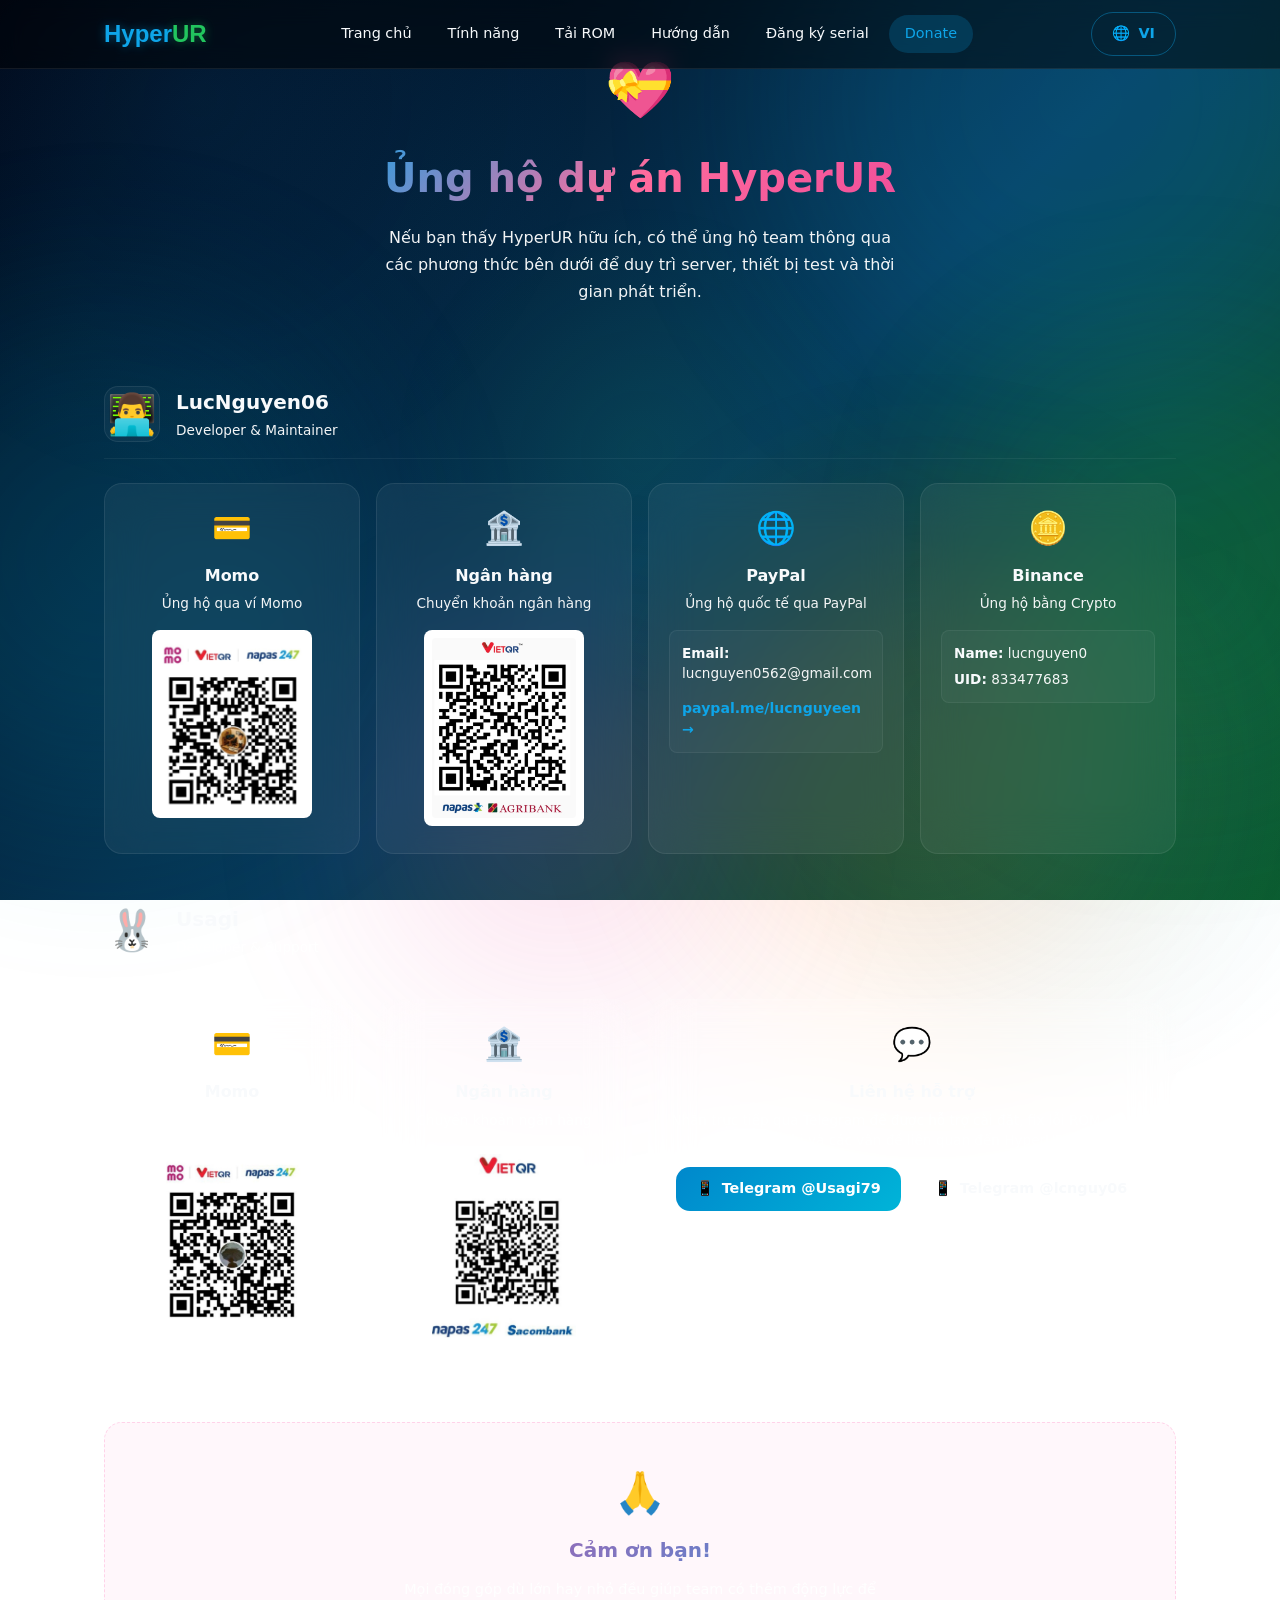
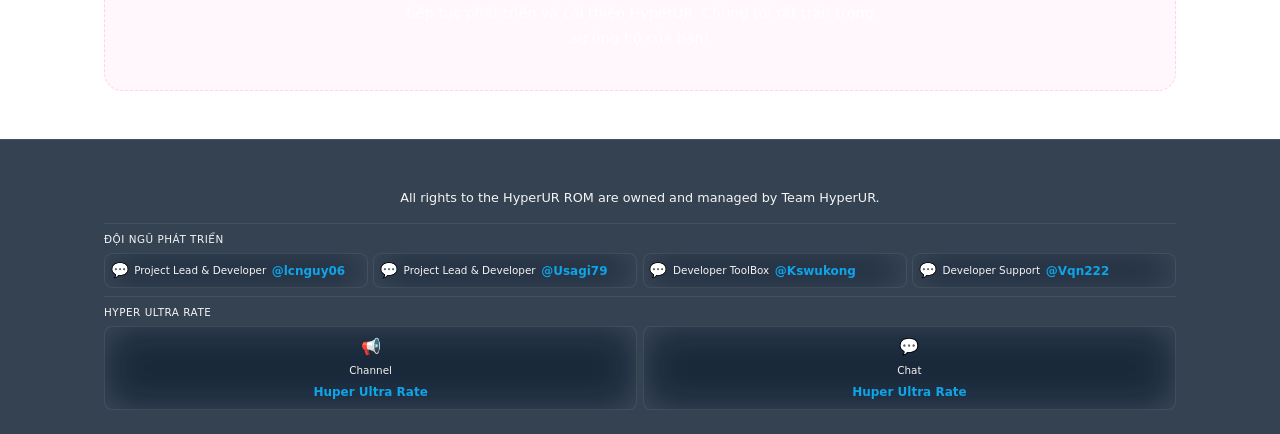
==== commit d82c1b16: "rio" ====
--- a/donate.html
+++ b/donate.html
@@ -62,12 +62,6 @@
           <a href="serial.html" class="mobile-nav-link" data-i18n="nav.serial">Đăng ký serial</a>
           <a href="donate.html" class="mobile-nav-link active" data-i18n="nav.donate">Donate</a>
         </nav>
-        <div class="mobile-nav-actions">
-          <button class="btn btn-outline btn-lang" id="btn-lang-toggle-mobile" title="Switch Language">
-            <span class="lang-icon">🌐</span>
-            <span class="lang-text">VI</span>
-          </button>
-        </div>
       </div>
     </header>
 
--- a/styles.css
+++ b/styles.css
@@ -207,6 +207,18 @@
   transition: all var(--t-fast);
 }
 
+.hamburger-btn.active span:nth-child(1) {
+  transform: translateY(7px) rotate(45deg);
+}
+
+.hamburger-btn.active span:nth-child(2) {
+  opacity: 0;
+}
+
+.hamburger-btn.active span:nth-child(3) {
+  transform: translateY(-7px) rotate(-45deg);
+}
+
 /* ---------- Mobile Menu ---------- */
 .mobile-menu {
   display: none;
@@ -215,38 +227,61 @@
   left: 0;
   right: 0;
   bottom: 0;
-  background: var(--bg-alt);
+  background: var(--bg);
   padding: 1.5rem;
-  z-index: 999;
+  z-index: 1001;
   overflow-y: auto;
+  min-height: calc(100vh - var(--header-h));
 }
 
 .mobile-menu.active {
-  display: block;
+  display: flex;
+  flex-direction: column;
 }
 
 .mobile-nav {
   display: flex;
   flex-direction: column;
-  gap: 0.25rem;
+  gap: 0.5rem;
+  width: 100%;
+  padding-bottom: 1rem;
 }
 
 .mobile-nav-link {
-  display: block;
-  padding: 0.875rem 1rem;
+  display: flex;
+  align-items: center;
+  padding: 1rem 1.25rem;
   border-radius: var(--radius-md);
-  font-size: 1rem;
+  font-size: 1.1rem;
   font-weight: 500;
   transition: all var(--t-fast);
+  background: rgba(255, 255, 255, 0.03);
+  border: 1px solid rgba(255, 255, 255, 0.06);
+  color: #f8fafc;
 }
 
 .mobile-nav-link:hover {
-  background: rgba(255, 255, 255, 0.06);
+  background: rgba(14, 165, 233, 0.15);
+  border-color: rgba(14, 165, 233, 0.3);
 }
 
 .mobile-nav-link.active {
-  background: rgba(14, 165, 233, 0.15);
+  background: rgba(14, 165, 233, 0.2);
+  border-color: var(--primary);
   color: var(--primary);
+}
+
+.mobile-lang-toggle {
+  margin-top: auto;
+  padding-top: 1.5rem;
+  display: flex;
+  justify-content: center;
+}
+
+.mobile-lang-toggle .btn-lang {
+  padding: 0.75rem 2rem;
+  font-size: 1rem;
+  font-weight: 600;
 }
 
 .mobile-nav-actions {
@@ -1933,32 +1968,32 @@
 .footer-divider {
   height: 1px;
   background: rgba(255, 255, 255, 0.08);
-  margin: 1.5rem 0;
+  margin: 0.5rem 0;
 }
 
 .footer-team-heading {
-  font-size: 0.8rem;
+  font-size: 0.65rem;
   text-transform: uppercase;
   letter-spacing: 0.05em;
   color: var(--text-soft);
-  margin-bottom: 1rem;
+  margin-bottom: 0.35rem;
 }
 
 .footer-team-grid {
   display: grid;
-  grid-template-columns: repeat(auto-fit, minmax(200px, 1fr));
-  gap: 1rem;
+  grid-template-columns: repeat(auto-fit, minmax(130px, 1fr));
+  gap: 0.35rem;
 }
 
 .footer-team-card {
   display: flex;
   align-items: center;
-  gap: 0.75rem;
-  padding: 0.75rem;
+  gap: 0.35rem;
+  padding: 0.35rem;
   background: rgba(255, 255, 255, 0.05);
   backdrop-filter: blur(20px);
   border: 1px solid rgba(255, 255, 255, 0.08);
-  border-radius: var(--radius-md);
+  border-radius: var(--radius-sm);
   transition: all var(--t-fast);
 }
 
@@ -1968,16 +2003,16 @@
 }
 
 .footer-team-icon {
-  font-size: 1.25rem;
+  font-size: 0.9rem;
 }
 
 .footer-team-role {
-  font-size: 0.8rem;
+  font-size: 0.65rem;
   color: var(--text-soft);
 }
 
 .footer-team-name {
-  font-size: 0.9rem;
+  font-size: 0.75rem;
   font-weight: 600;
   color: var(--primary);
 }
@@ -1988,8 +2023,33 @@
     display: none;
   }
 
+  .nav-actions {
+    display: none;
+  }
+
   .hamburger-btn {
     display: flex;
+  }
+
+  .mobile-menu {
+    padding: 1rem;
+  }
+
+  .mobile-menu.active .mobile-nav {
+    gap: 0.75rem;
+  }
+
+  .mobile-menu.active .mobile-nav-link {
+    padding: 1rem;
+    font-size: 1.05rem;
+  }
+
+  .mobile-menu {
+    padding: 0.75rem;
+  }
+
+  .mobile-menu.active .mobile-nav {
+    gap: 0.5rem;
   }
 
   .hero {
@@ -2483,6 +2543,11 @@
   background: rgba(255, 255, 255, 0.08);
 }
 
+/* Utility */
+.hidden {
+  display: none !important;
+}
+
 /* Autocomplete Dropdown */
 .autocomplete-dropdown {
   background: rgba(3, 19, 39, 0.98);
@@ -3080,33 +3145,33 @@
 
 /* ---------- Footer HUR Section ---------- */
 .footer-hur-section {
-  margin-top: 1.5rem;
+  margin-top: 0.5rem;
 }
 
 .footer-hur-heading {
-  font-size: 0.8rem;
+  font-size: 0.65rem;
   text-transform: uppercase;
   letter-spacing: 0.05em;
   color: var(--text-soft);
-  margin-bottom: 1rem;
+  margin-bottom: 0.35rem;
 }
 
 .footer-hur-grid {
   display: grid;
-  grid-template-columns: repeat(auto-fit, minmax(180px, 1fr));
-  gap: 1rem;
+  grid-template-columns: repeat(auto-fit, minmax(110px, 1fr));
+  gap: 0.35rem;
 }
 
 .footer-hur-card {
   display: flex;
   flex-direction: column;
   align-items: center;
-  gap: 0.5rem;
-  padding: 1rem;
+  gap: 0.25rem;
+  padding: 0.5rem;
   background: rgba(255, 255, 255, 0.05);
   backdrop-filter: blur(20px);
   border: 1px solid rgba(255, 255, 255, 0.08);
-  border-radius: var(--radius-md);
+  border-radius: var(--radius-sm);
   transition: all var(--t-fast);
 }
 
@@ -3116,16 +3181,16 @@
 }
 
 .footer-hur-icon {
-  font-size: 1.5rem;
+  font-size: 1rem;
 }
 
 .footer-hur-label {
-  font-size: 0.8rem;
+  font-size: 0.65rem;
   color: var(--text-soft);
 }
 
 .footer-hur-name {
-  font-size: 0.9rem;
+  font-size: 0.75rem;
   font-weight: 600;
   color: var(--primary);
-}
+}
